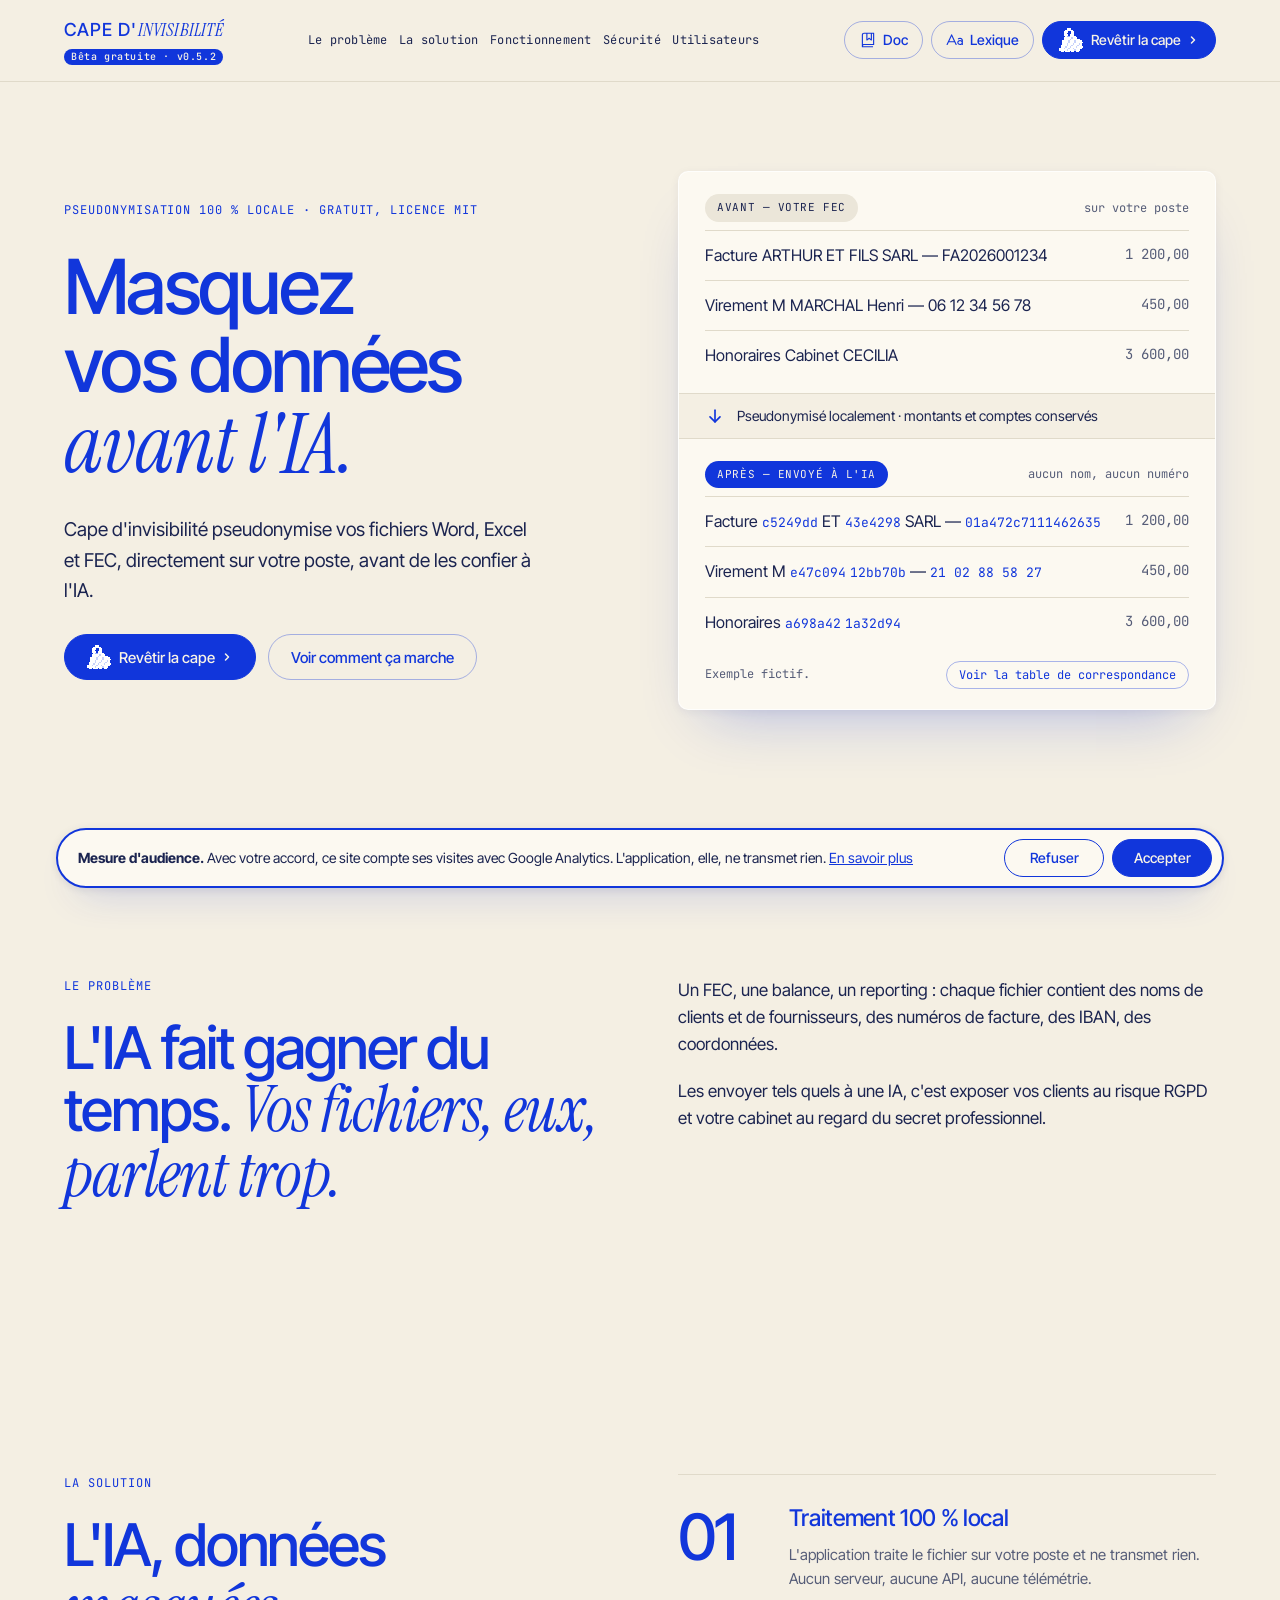
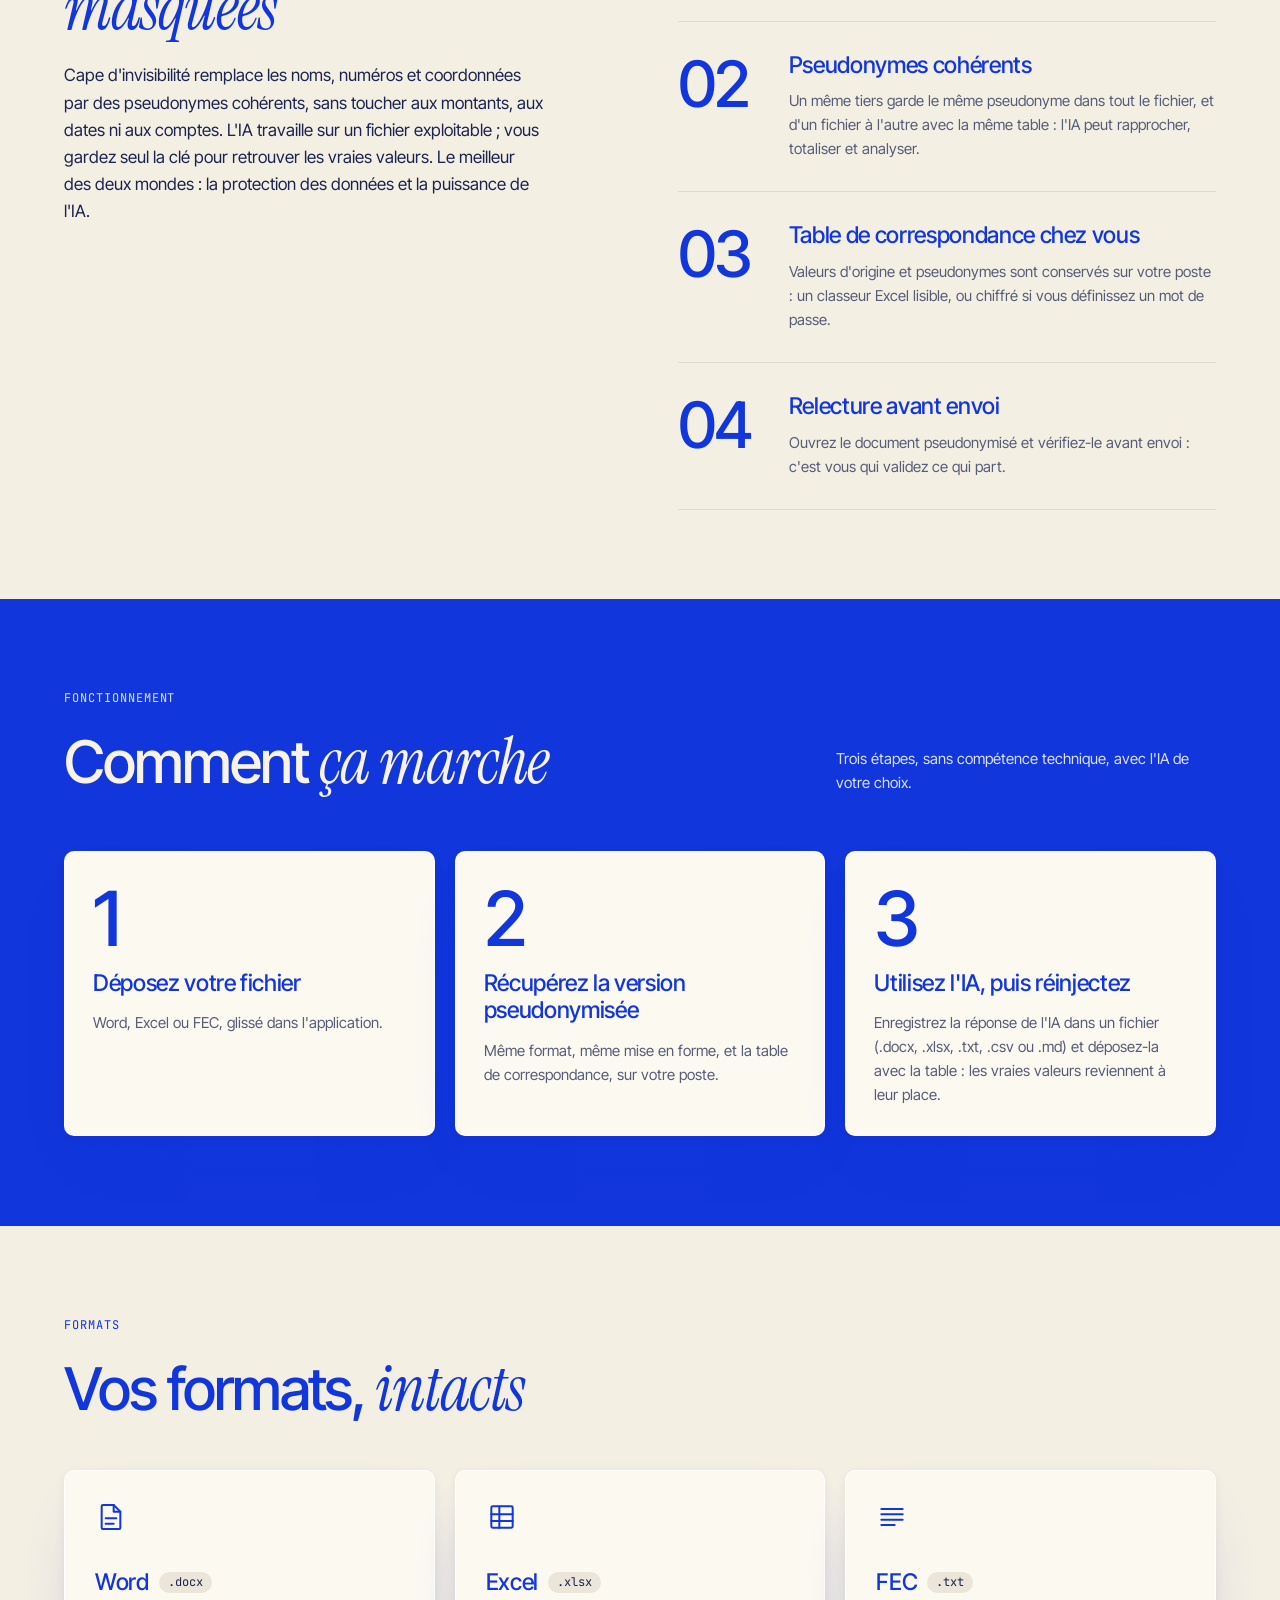
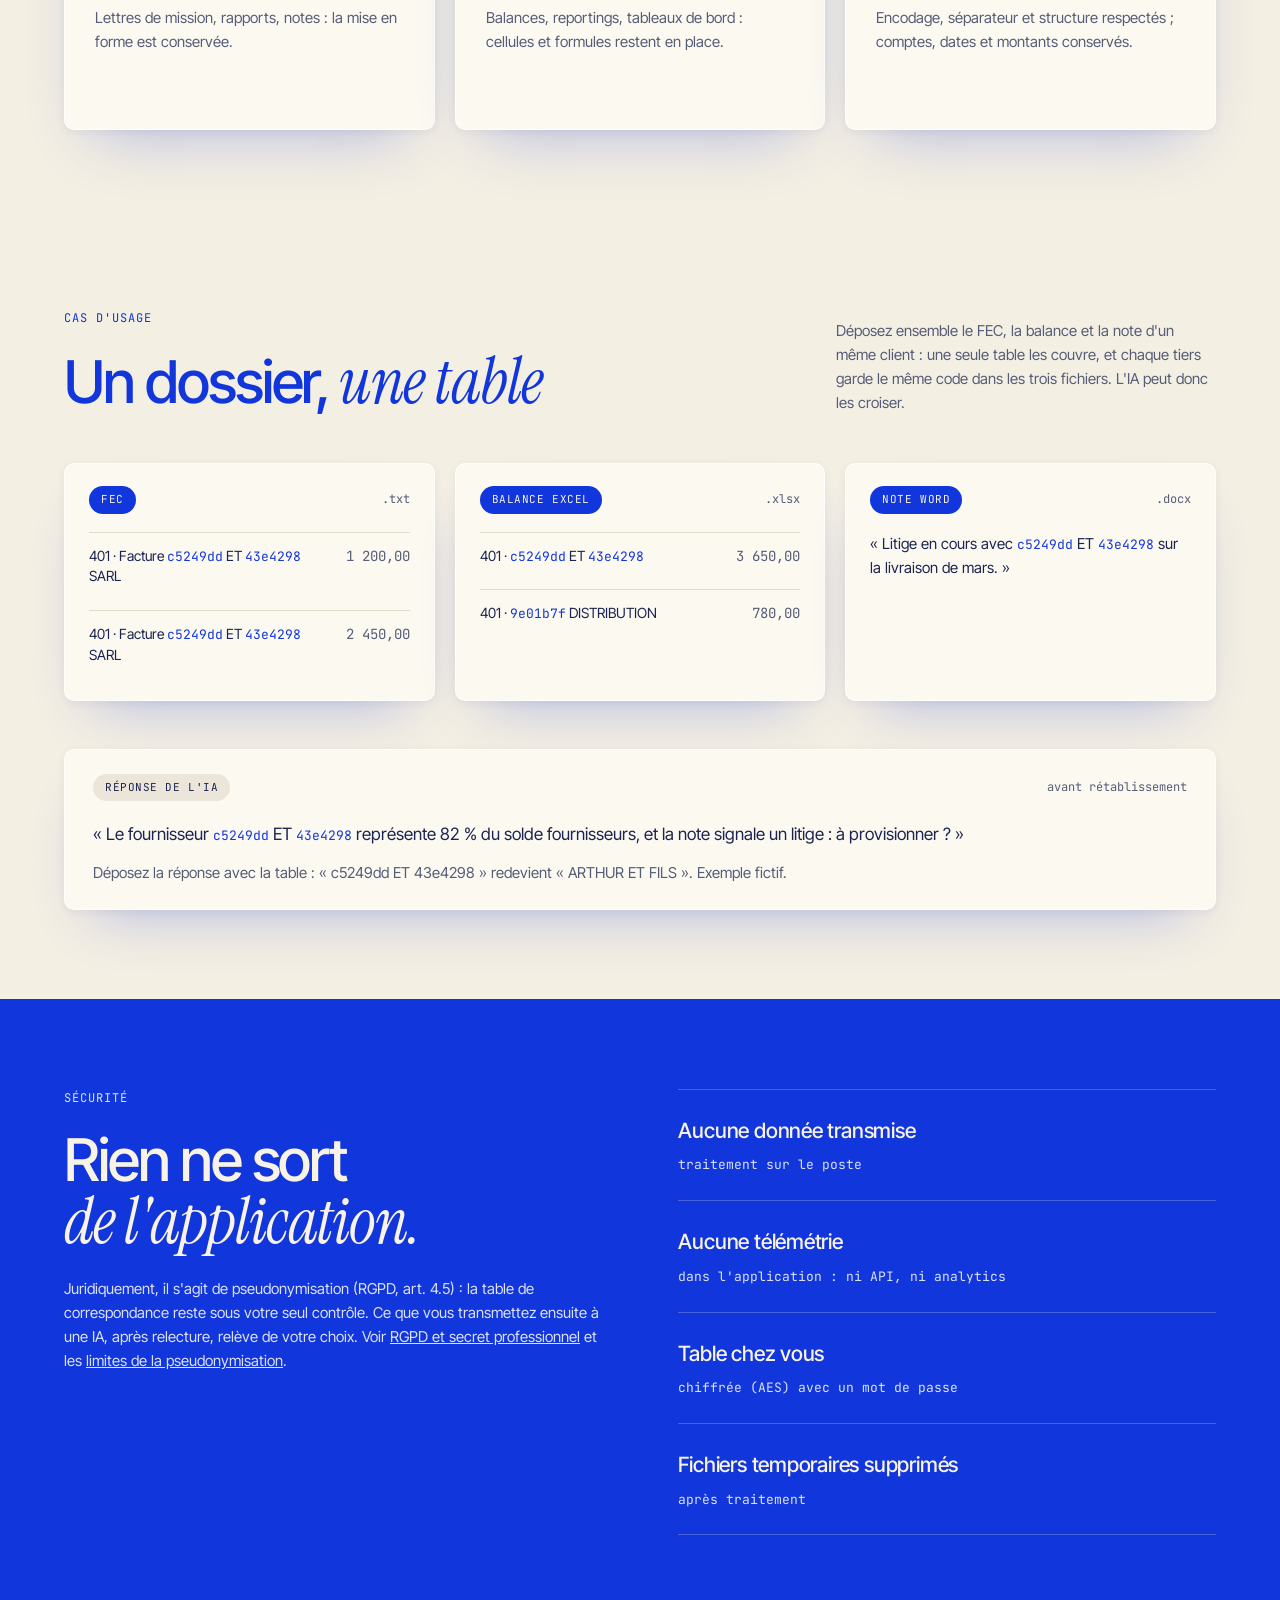
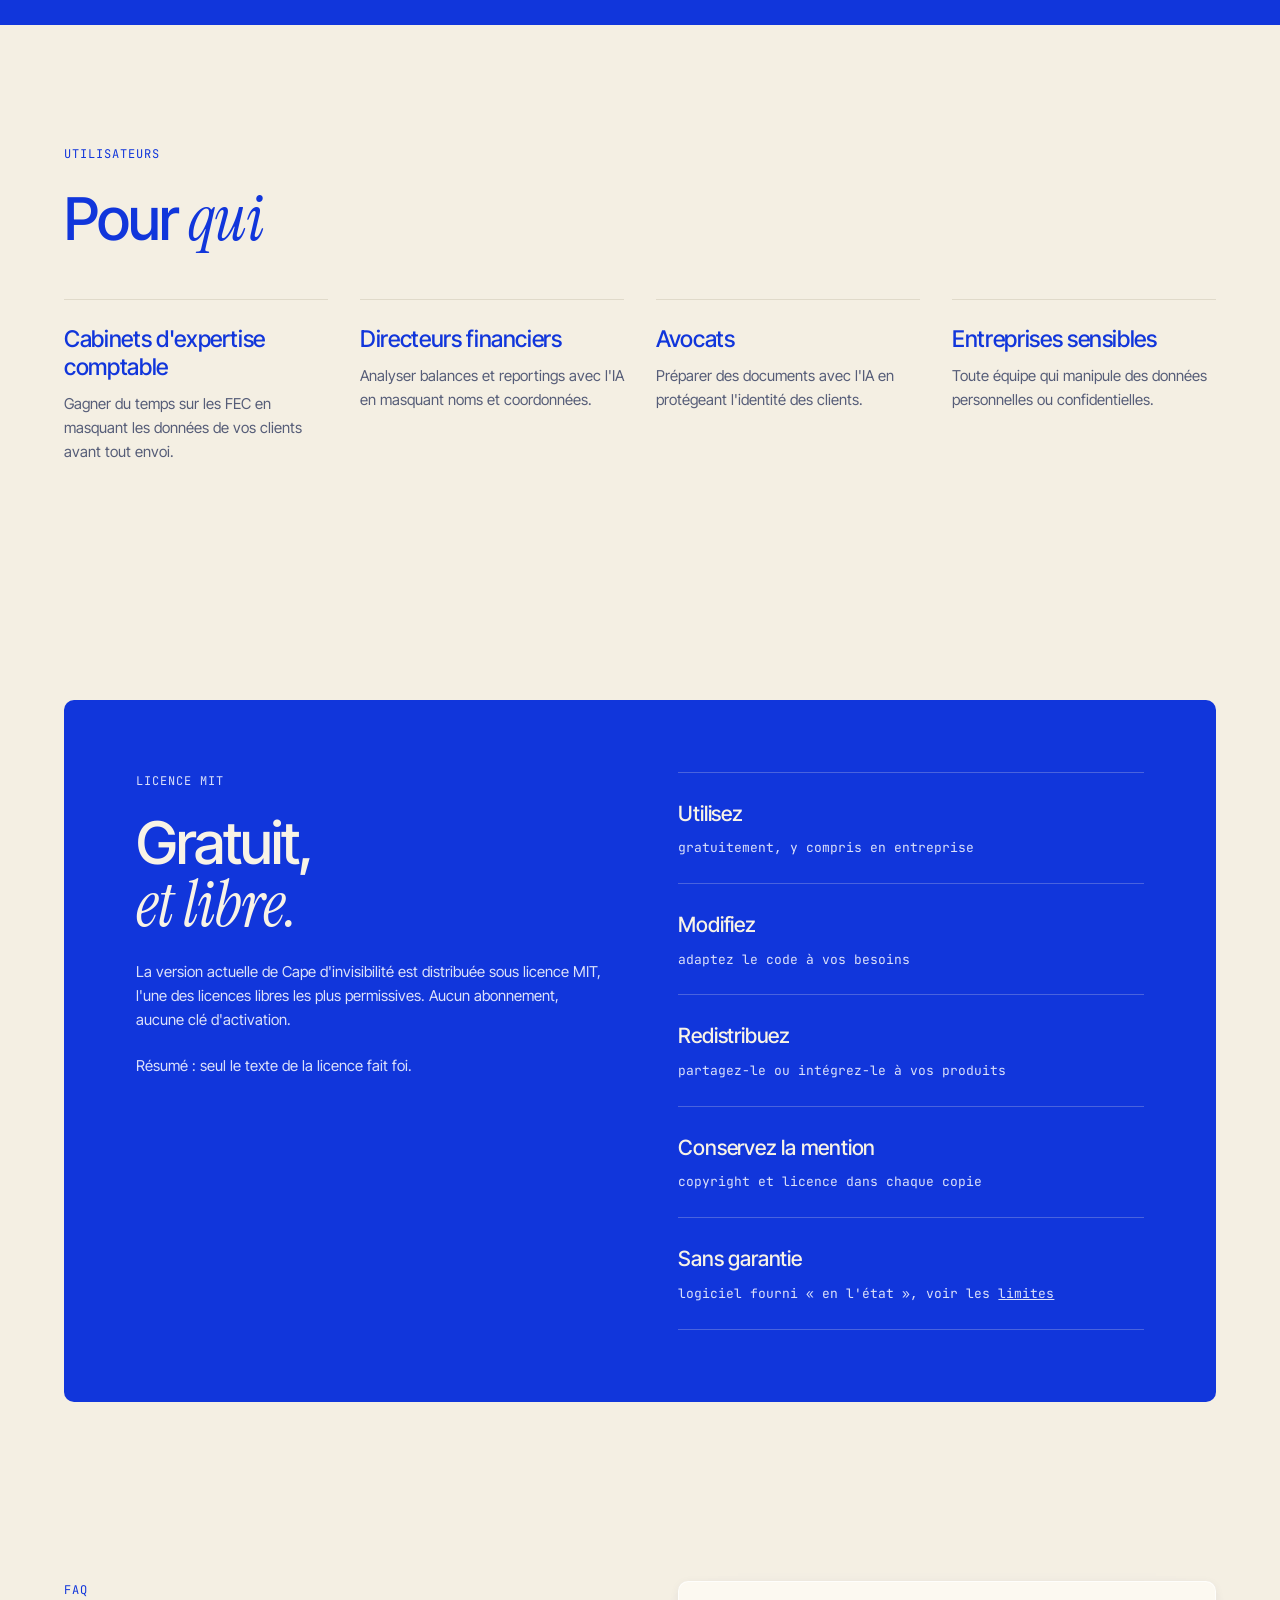
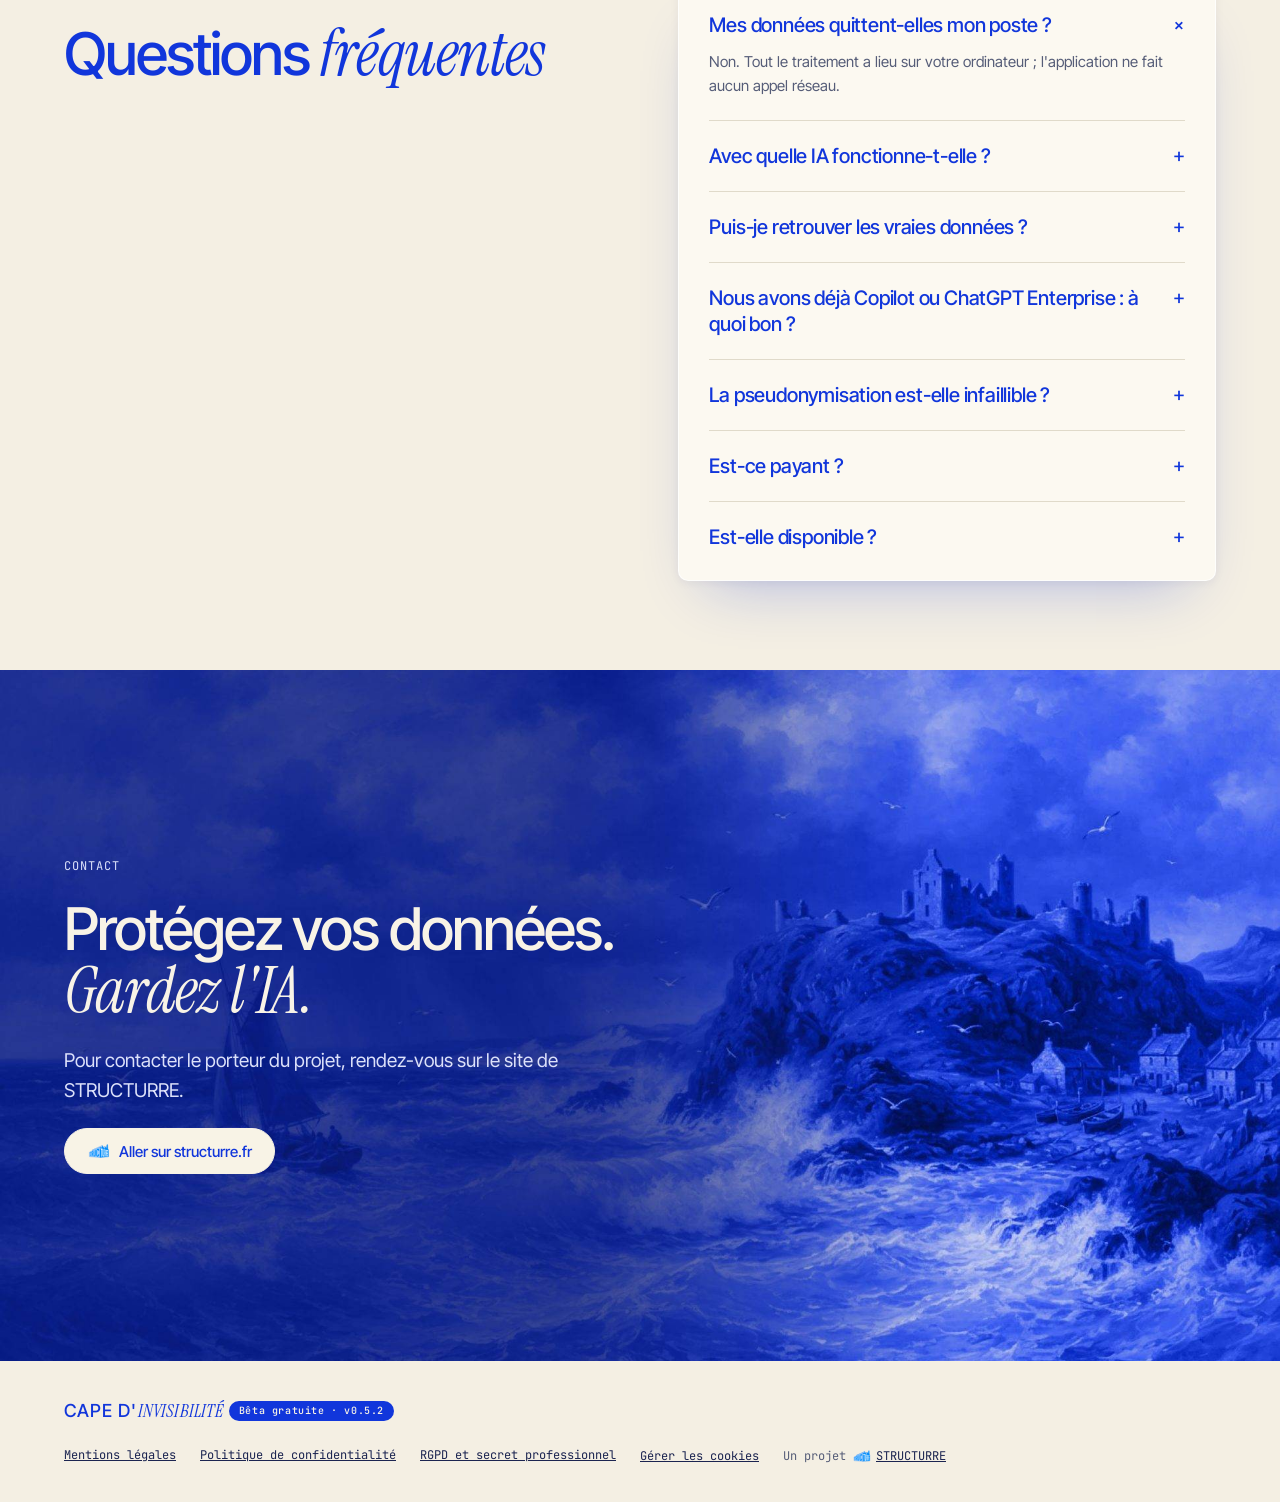
==== index.html @ 43579e01 "En-tête : bouton « Doc » au lieu de « Documentation » Co-Authored-By: Claude Opus 5.5 <noreply@anthr" ====
<!doctype html>
<html lang="fr">
<head>
<meta charset="utf-8">
<meta name="viewport" content="width=device-width, initial-scale=1">
<title>Cape d'invisibilité — Masquez vos données avant de les confier à l'IA</title>
<meta name="description" content="Cape d'invisibilité pseudonymise vos fichiers Word, Excel et FEC, directement sur votre poste, avant de les confier à l'IA.">
<meta property="og:type" content="website">
<meta property="og:site_name" content="Cape d'invisibilité">
<meta property="og:locale" content="fr_FR">
<meta property="og:title" content="Cape d'invisibilité — Masquez vos données avant de les confier à l'IA">
<meta property="og:description" content="Cape d'invisibilité pseudonymise vos fichiers Word, Excel et FEC, directement sur votre poste, avant de les confier à l'IA.">
<meta property="og:url" content="https://www.capedinvisibilite.fr/">
<meta property="og:image" content="https://www.capedinvisibilite.fr/assets/og-image.jpg">
<meta property="og:image:type" content="image/jpeg">
<meta property="og:image:width" content="1200">
<meta property="og:image:height" content="630">
<meta property="og:image:alt" content="Protégez vos données. Gardez l'IA. Cape d'invisibilité, sur une mer agitée devant un château en ruine.">
<meta name="twitter:card" content="summary_large_image">
<meta name="twitter:title" content="Cape d'invisibilité — Masquez vos données avant de les confier à l'IA">
<meta name="twitter:description" content="Cape d'invisibilité pseudonymise vos fichiers Word, Excel et FEC, directement sur votre poste, avant de les confier à l'IA.">
<meta name="twitter:image" content="https://www.capedinvisibilite.fr/assets/og-image.jpg">
<meta name="twitter:image:alt" content="Protégez vos données. Gardez l'IA. Cape d'invisibilité, sur une mer agitée devant un château en ruine.">
<link rel="icon" href="favicon.ico" sizes="any">
<link rel="icon" type="image/png" sizes="32x32" href="assets/favicon-32.png">
<link rel="apple-touch-icon" href="assets/apple-touch-icon.png">
<link rel="preconnect" href="https://fonts.googleapis.com">
<link rel="preconnect" href="https://fonts.gstatic.com" crossorigin>
<link rel="stylesheet" href="https://fonts.googleapis.com/css2?family=Inter+Tight:wght@400;500;600&amp;family=Instrument+Serif:ital@1&amp;family=JetBrains+Mono:wght@400;500&amp;display=swap">
<style>
:root {
  --cream: #F4EFE3;
  --paper: #FCF9F1;
  --blue: #1136DB;
  --ink: #1B2450;
  --muted: #565D78;
  --line: #E0DACA;
  --chip: #EBE6D9;
  --on-blue: #F8F3E6;
  --on-blue-muted: #DCE1FA;
  --line-blue: rgba(248, 243, 230, .24);
  --sans: 'Inter Tight', system-ui, sans-serif;
  --serif: 'Instrument Serif', Georgia, serif;
  --mono: 'JetBrains Mono', ui-monospace, Menlo, Consolas, monospace;
  --section: clamp(72px, 10vw, 128px);
}

* { box-sizing: border-box; }
html { scroll-behavior: smooth; scroll-padding-top: 88px; }
@media (prefers-reduced-motion: reduce) { html { scroll-behavior: auto; } }

body {
  margin: 0;
  background: var(--cream);
  color: var(--ink);
  font-family: var(--sans);
  font-size: 17px;
  line-height: 1.6;
  -webkit-font-smoothing: antialiased;
}

a { color: var(--blue); }
a:focus-visible, button:focus-visible, input:focus-visible, textarea:focus-visible, summary:focus-visible {
  outline: 2px solid currentColor;
  outline-offset: 3px;
}

h1, h2, h3, p, ol, ul, figure { margin: 0; }
ol, ul { list-style: none; padding: 0; }

h1, h2 {
  color: var(--blue);
  font-weight: 500;
  letter-spacing: -.035em;
  line-height: 1.02;
}
h1 { font-size: clamp(46px, 6vw, 76px); }
h2 { font-size: clamp(38px, 4.6vw, 60px); }
h1 em, h2 em {
  font-family: var(--serif);
  font-size: 1.08em;
  font-style: italic;
  font-weight: 400;
  letter-spacing: -.015em;
}
h3 { font-size: 23px; font-weight: 500; letter-spacing: -.015em; line-height: 1.2; }

.wrap { max-width: 1200px; margin: 0 auto; padding: 0 24px; }
.section { display: flex; flex-direction: column; justify-content: center; padding-block: clamp(56px, 7vw, 96px); }
/* Grand écran : environ 1,5 section visible à la fois */
@media (min-width: 768px) { .section { min-height: 65svh; } }
.section > .wrap { width: 100%; }
.split {
  display: grid;
  grid-template-columns: repeat(auto-fit, minmax(min(100%, 420px), 1fr));
  gap: clamp(40px, 6vw, 88px);
}

.eyebrow, .label, .mono {
  font-family: var(--mono);
  font-size: 12px;
  font-weight: 400;
  letter-spacing: .08em;
  text-transform: uppercase;
}
.eyebrow { color: var(--blue); }
.section-title { display: flex; flex-direction: column; gap: 22px; }
.lead { color: var(--ink); }
.small { font-size: 15px; color: var(--muted); }

.btn {
  display: inline-flex;
  align-items: center;
  min-height: 46px;
  padding: 0 22px;
  border: 1px solid var(--blue);
  border-radius: 9999px;
  background: var(--blue);
  color: var(--on-blue);
  font: 500 15px/1 var(--sans);
  text-decoration: none;
  cursor: pointer;
}
.btn:hover { background: #0D2BB5; border-color: #0D2BB5; }
.btn-icon { flex: none; margin-right: 8px; image-rendering: pixelated; }
.chevron { flex: none; margin-left: 6px; }
.btn.ghost { background: transparent; color: var(--blue); border-color: rgba(17, 54, 219, .35); }
.btn.ghost:hover { background: rgba(17, 54, 219, .08); border-color: var(--blue); }

.header-cta { min-height: 38px; padding: 0 16px; font-size: 14px; }

/* En-tête */
.site-header {
  position: sticky;
  top: 0;
  z-index: 100;
  border-bottom: 1px solid var(--line);
  background: var(--cream);
}
.site-header .wrap {
  display: flex;
  flex-wrap: nowrap;
  align-items: center;
  justify-content: space-between;
  gap: 14px 10px;
  padding-block: 16px;
}
.logo {
  color: var(--blue);
  font-size: 18px;
  font-weight: 500;
  letter-spacing: .06em;
  text-decoration: none;
}
.logo span { font-family: var(--serif); font-style: italic; font-weight: 400; letter-spacing: .01em; }
.beta {
  display: inline-block;
  margin-left: 6px;
  padding: 5px 10px 5px;
  border-radius: 9999px;
  background: var(--blue);
  color: var(--on-blue);
  font: 500 10px/1 var(--mono);
  letter-spacing: .06em;
  vertical-align: 3px;
}
/* Bureau : logo, menu et bouton sur une ligne ; si la place manque, le menu défile */
.site-header .logo, .header-cta { flex: none; white-space: nowrap; }
.site-nav { display: flex; flex: 0 1 auto; flex-wrap: nowrap; gap: 6px clamp(10px, .9vw, 16px); min-width: 0; overflow-x: auto; scrollbar-width: none; }
.site-nav::-webkit-scrollbar { display: none; }
.site-nav a { flex: none; white-space: nowrap; }
.site-nav a {
  padding: 6px 0;
  color: var(--ink);
  font-family: var(--mono);
  font-size: 12px;
  letter-spacing: .02em;
  text-decoration: none;
}
.site-nav a:hover { color: var(--blue); }
/* Petit mobile : logo et trois boutons sur une seule ligne */
@media (max-width: 420px) {
  .site-header .header-actions { gap: 4px; }
  .header-actions .header-doc { padding: 0 8px; }
  .header-actions .header-cta { padding: 0 12px; }
  .header-actions .header-cta .btn-icon, .header-actions .header-cta .chevron { display: none; }
}
/* Badge « Bêta gratuite » sous le logo, pour laisser la place au menu */
.site-header .beta { display: table; margin: 4px 0 0; padding: 3px 7px; }
/* Bouton Documentation, à côté de « Revêtir la cape » */
.header-actions { display: flex; flex: none; align-items: center; gap: 8px; }
.header-doc { min-height: 38px; padding: 0 14px; font-size: 14px; white-space: nowrap; }
/* Écran moyen : icône seule, pour que le menu tienne sur la ligne */
@media (max-width: 1240px) {
  .header-doc { padding: 0 10px; }
  .header-doc .btn-icon { margin-right: 0; }
  .header-doc .header-doc-texte { position: absolute; width: 1px; height: 1px; overflow: hidden; clip-path: inset(50%); white-space: nowrap; }
}
.header-doc .btn-icon { margin-right: 6px; image-rendering: auto; }
.header-doc[aria-current="page"] { background: rgba(17, 54, 219, .1); border-color: var(--blue); }

@media (max-width: 760px) {
  html { scroll-padding-top: 104px; }
  .site-header .wrap { flex-wrap: wrap; padding-block: 10px; gap: 4px; }
  .logo { font-size: 15px; }
  .beta { margin-left: 3px; padding: 2px 4px; font-size: 9px; vertical-align: 2px; }
  .site-header .beta { display: table; margin: 3px 0 0; letter-spacing: 0; }
  .site-nav { order: 3; flex-wrap: nowrap; width: 100%; overflow-x: auto; scrollbar-width: none; }
  .header-cta { min-height: 36px; padding: 0 10px; font-size: 13px; }
  .header-cta .btn-icon { width: 16px; height: 16px; margin-right: 4px; }
  .header-doc { min-height: 36px; padding: 0 10px; }
  .header-doc .btn-icon { margin-right: 0; width: 16px; height: 16px; }
  .header-doc .header-doc-texte { position: absolute; width: 1px; height: 1px; overflow: hidden; clip-path: inset(50%); white-space: nowrap; }
  .site-nav::-webkit-scrollbar { display: none; }
  .site-nav a { flex: none; }
}

/* Accroche */
.hero { align-items: center; }
.hero-text { display: flex; flex-direction: column; align-items: flex-start; gap: 28px; }
.hero-text .lead { max-width: 480px; font-size: 19px; }
.actions { display: flex; flex-wrap: wrap; gap: 12px; }

/* Panneaux */
.panel {
  border: 1px solid rgba(255, 255, 255, .8);
  border-radius: 10px;
  background: var(--paper);
  box-shadow: 0 30px 60px -30px rgba(17, 54, 219, .32), 0 2px 10px rgba(27, 36, 80, .06);
}
.compare { min-width: 0; overflow: hidden; }
.compare-block { padding: 22px 26px 12px; }
.compare-head {
  display: flex;
  flex-wrap: wrap;
  align-items: center;
  justify-content: space-between;
  gap: 8px 16px;
  margin-bottom: 8px;
}
.pill {
  display: inline-flex;
  padding: 5px 12px;
  border-radius: 9999px;
  background: var(--chip);
  color: var(--ink);
  font-family: var(--mono);
  font-size: 11px;
  letter-spacing: .05em;
  text-transform: uppercase;
}
.pill.on { background: var(--blue); color: var(--on-blue); }
.note { color: var(--muted); font-family: var(--mono); font-size: 12px; }
.row {
  display: flex;
  justify-content: space-between;
  gap: 16px;
  padding: 13px 0;
  border-top: 1px solid var(--line);
  font-size: 16px;
  line-height: 1.45;
}
.row > span:first-child { min-width: 0; overflow-wrap: anywhere; }
.amount { flex: none; color: var(--muted); font-family: var(--mono); font-size: 14px; }
/* Codes envoyés à l'IA : même format que dans la table de correspondance */
.hl { color: var(--blue); font-family: var(--mono); font-size: 13px; }
.compare-step {
  display: flex;
  align-items: center;
  gap: 12px;
  padding: 12px 26px;
  border-block: 1px solid var(--line);
  background: var(--cream);
  color: var(--ink);
  font-size: 14px;
  line-height: 1.4;
}
.compare-step svg { flex: none; color: var(--blue); }
.compare figcaption { display: flex; flex-wrap: wrap; align-items: center; justify-content: space-between; gap: 8px 16px; padding: 2px 26px 20px; color: var(--muted); font-family: var(--mono); font-size: 12px; }

/* Table de correspondance de l'exemple : au survol, au focus clavier ou au toucher du bouton */
.compare { position: relative; }
.peek-btn {
  padding: 6px 12px;
  border: 1px solid rgba(17, 54, 219, .35);
  border-radius: 9999px;
  background: transparent;
  color: var(--blue);
  font: 400 12px/1.2 var(--mono);
  cursor: pointer;
}
.peek-btn:hover, .peek-btn[aria-expanded="true"] { border-color: var(--blue); background: rgba(17, 54, 219, .08); }
.peek-panel {
  position: absolute;
  inset: 0 0 56px 0;
  z-index: 2;
  overflow: auto;
  padding: 20px 24px 16px;
  border: 2px solid var(--blue);
  border-radius: 10px;
  background: var(--paper);
  opacity: 0;
  visibility: hidden;
  transform: translateY(8px);
  transition: opacity .2s ease, transform .2s ease, visibility .2s;
}
.compare[data-table="ouverte"] .peek-panel {
  opacity: 1;
  visibility: visible;
  transform: none;
}
.peek-table { width: 100%; margin: 4px 0 12px; border-collapse: collapse; font-family: var(--mono); font-size: 13px; }
.peek-table th, .peek-table td { padding: 7px 0; border-top: 1px solid var(--line); text-align: left; }
.peek-table th { padding-top: 4px; border-top: 0; color: var(--muted); font-size: 11px; font-weight: 400; letter-spacing: .05em; text-transform: uppercase; }
.peek-table td { color: var(--ink); }
.peek-table th + th, .peek-table td + td { text-align: right; }
.peek-table td + td { color: var(--blue); }
.peek-panel > .note { line-height: 1.5; }
@media (prefers-reduced-motion: reduce) { .peek-panel { transition: none; transform: none; } }

/* Le problème */
.problem-text { display: flex; flex-direction: column; gap: 20px; }
.problem-title { display: flex; flex-direction: column; gap: 22px; }

/* La solution */
.solution-side { display: flex; flex-direction: column; gap: 36px; }
.solution-intro { display: flex; flex-direction: column; gap: 22px; max-width: 480px; }
.steps li {
  display: grid;
  grid-template-columns: clamp(72px, 8vw, 104px) minmax(0, 1fr);
  gap: 8px;
  padding: 30px 0;
  border-bottom: 1px solid var(--line);
}
.steps li:first-child { border-top: 1px solid var(--line); }
.steps .num { color: var(--blue); font-size: clamp(44px, 5vw, 64px); font-weight: 500; letter-spacing: -.05em; line-height: 1; }
.steps div { display: flex; flex-direction: column; gap: 10px; }
.steps h3 { color: var(--blue); }

/* Sections bleues */
.blue { background: var(--blue); color: var(--on-blue); }
.blue a { color: inherit; }
.blue h2 { color: var(--on-blue); }
.blue .small { color: var(--on-blue-muted); }
.blue .panel .small { color: var(--muted); }
.blue .eyebrow { color: var(--on-blue-muted); }

/* Comment ça marche */
.how { display: flex; flex-direction: column; gap: 56px; }
.how-head { display: flex; flex-wrap: wrap; justify-content: space-between; align-items: flex-end; gap: 24px; }
.how-head p { max-width: 380px; }
.cards { display: grid; grid-template-columns: repeat(auto-fit, minmax(min(100%, 290px), 1fr)); gap: 20px; }
.how-card { display: flex; flex-direction: column; gap: 14px; padding: 28px; color: var(--ink); }
.how-card .big { color: var(--blue); font-size: 76px; font-weight: 500; letter-spacing: -.05em; line-height: 1; }
.how-card h3 { color: var(--blue); }

/* Formats */
.stack { display: flex; flex-direction: column; gap: 48px; }
.format { display: flex; flex-direction: column; gap: 36px; min-height: 260px; padding: 30px; }
.format svg { color: var(--blue); }
.format div { display: flex; flex-direction: column; gap: 10px; }
.format h3 { display: flex; align-items: center; gap: 10px; color: var(--blue); }
.ext { padding: 3px 9px; border-radius: 9999px; background: var(--chip); color: var(--ink); font-family: var(--mono); font-size: 12px; font-weight: 400; letter-spacing: 0; }

/* Sécurité */
.security-intro { display: flex; flex-direction: column; gap: 22px; }
.checks li {
  display: flex;
  flex-direction: column;
  align-items: flex-start;
  gap: 8px;
  padding: 24px 0;
  border-bottom: 1px solid var(--line-blue);
}
.checks li:first-child { border-top: 1px solid var(--line-blue); }
.checks .title { font-size: 21px; font-weight: 500; letter-spacing: -.01em; }
.checks .detail { color: var(--on-blue-muted); font-family: var(--mono); font-size: 13px; }

/* Pour qui */
.audience { display: grid; grid-template-columns: repeat(auto-fit, minmax(min(100%, 250px), 1fr)); column-gap: 32px; }
.audience div { display: flex; flex-direction: column; gap: 10px; padding: 26px 0; border-top: 1px solid var(--line); }
.audience h3 { color: var(--blue); }

/* Licence */
.license { padding: clamp(28px, 6vw, 72px); border-radius: 10px; }

/* FAQ */
.faq-list { padding: 8px 30px; }
.faq-list details { padding: 22px 0; border-bottom: 1px solid var(--line); }
.faq-list details:last-child { border-bottom: 0; }
summary {
  display: flex;
  justify-content: space-between;
  gap: 16px;
  color: var(--blue);
  font-size: 20px;
  font-weight: 500;
  letter-spacing: -.01em;
  line-height: 1.3;
  list-style: none;
  cursor: pointer;
}
summary::-webkit-details-marker { display: none; }
summary span { flex: none; font-family: var(--mono); font-weight: 400; transition: transform .15s; }
details[open] summary span { transform: rotate(45deg); }
.faq-list p { margin-top: 12px; }

/* Contact */
.contact-text { display: flex; flex-direction: column; align-items: flex-start; gap: 22px; }
.contact-text p:not(.eyebrow) { max-width: 520px; color: var(--on-blue-muted); font-size: 19px; }
.btn.light { background: var(--on-blue); border-color: var(--on-blue); color: var(--blue); }
.btn.light:hover { background: #FFFFFF; border-color: #FFFFFF; }

#contact {
  display: flex;
  align-items: center;
  min-height: clamp(560px, 54vw, 860px);
  background: var(--blue) url("assets/fond-contact.jpg") center / cover no-repeat;
}
#contact .wrap { width: 100%; }
#contact h2 { max-width: 620px; }
@media (max-width: 760px) {
  #contact {
    background-image: linear-gradient(rgba(10, 26, 120, .45), rgba(10, 26, 120, .45)), url("assets/fond-contact.jpg");
    background-position: 30% center;
  }
}

/* Un dossier, une table */
.use-card { display: flex; flex-direction: column; gap: 10px; padding: 22px 24px; color: var(--ink); }
.use-card .row { font-size: 14px; }
.use-text { color: var(--ink); }
.use-answer { display: flex; flex-direction: column; gap: 12px; padding: 24px 28px; color: var(--ink); }

/* Pied de page */
.site-footer .wrap { display: flex; flex-wrap: wrap; justify-content: space-between; align-items: center; gap: 20px 24px; padding-block: 36px; }
.legal { display: flex; flex-wrap: wrap; gap: 8px 24px; font-family: var(--mono); font-size: 12px; color: var(--muted); }
.legal a { color: var(--ink); }
.legal .projet { display: inline-flex; align-items: center; gap: 6px; }
.legal .projet a { display: inline-flex; align-items: center; gap: 4px; }
</style>
<link rel="stylesheet" href="assets/consentement.css">
<script src="assets/consentement.js" defer></script>
</head>
<body>

<!-- En-tête -->
<header class="site-header">
<div class="wrap">
<a class="logo" href="#accueil">CAPE D'<span>INVISIBILITÉ</span><sup class="beta">Bêta gratuite · v0.5.2</sup></a>
<nav class="site-nav" aria-label="Navigation principale">
<a href="#probleme">Le problème</a>
<a href="#solution">La solution</a>
<a href="#fonctionnement">Fonctionnement</a>
<a href="#securite">Sécurité</a>
<a href="#utilisateurs">Utilisateurs</a>
</nav>
<div class="header-actions">
<a class="btn ghost header-doc" href="documentation.html" title="Documentation"><svg class="btn-icon" width="18" height="18" viewBox="0 0 32 32" fill="currentColor" aria-hidden="true"><path d="M26 3H9C7.93913 3 6.92172 3.42143 6.17157 4.17157C5.42143 4.92172 5 5.93913 5 7V28C5 28.2652 5.10536 28.5196 5.29289 28.7071C5.48043 28.8946 5.73478 29 6 29H24C24.2652 29 24.5196 28.8946 24.7071 28.7071C24.8946 28.5196 25 28.2652 25 28C25 27.7348 24.8946 27.4804 24.7071 27.2929C24.5196 27.1054 24.2652 27 24 27H7C7 26.4696 7.21071 25.9609 7.58579 25.5858C7.96086 25.2107 8.46957 25 9 25H26C26.2652 25 26.5196 24.8946 26.7071 24.7071C26.8946 24.5196 27 24.2652 27 24V4C27 3.73478 26.8946 3.48043 26.7071 3.29289C26.5196 3.10536 26.2652 3 26 3ZM15 5H21V14L18.5987 12.2C18.4257 12.0702 18.2151 12 17.9988 12C17.7824 12 17.5718 12.0702 17.3988 12.2L15 14V5ZM25 23H9C8.29768 22.999 7.60763 23.1841 7 23.5362V7C7 6.46957 7.21071 5.96086 7.58579 5.58579C7.96086 5.21071 8.46957 5 9 5H13V16C13 16.1857 13.0517 16.3678 13.1493 16.5257C13.247 16.6837 13.3867 16.8114 13.5528 16.8944C13.7189 16.9775 13.9048 17.0126 14.0898 16.996C14.2748 16.9793 14.4514 16.9114 14.6 16.8L18 14.25L21.4013 16.8C21.574 16.9296 21.7841 16.9997 22 17C22.2652 17 22.5196 16.8946 22.7071 16.7071C22.8946 16.5196 23 16.2652 23 16V5H25V23Z"></path></svg><span class="header-doc-texte">Doc</span></a>
<a class="btn ghost header-doc" href="lexique.html" title="Lexique"><svg class="btn-icon" width="18" height="18" viewBox="0 0 32 32" fill="currentColor" aria-hidden="true"><path d="M10.9051 6.57373C10.8243 6.40194 10.6963 6.25668 10.5361 6.15493C10.3758 6.05318 10.1899 5.99915 10.0001 5.99915C9.81026 5.99915 9.62435 6.05318 9.46409 6.15493C9.30383 6.25668 9.17585 6.40194 9.09509 6.57373L1.09509 23.5737C1.0392 23.6926 1.00726 23.8213 1.0011 23.9525C0.994942 24.0837 1.01468 24.2148 1.0592 24.3383C1.1491 24.5879 1.33444 24.7915 1.57447 24.9044C1.81449 25.0172 2.08952 25.0302 2.33906 24.9403C2.5886 24.8504 2.79221 24.665 2.90509 24.425L4.98759 20H15.0126L17.0951 24.425C17.151 24.5438 17.2297 24.6505 17.3269 24.7389C17.424 24.8273 17.5376 24.8957 17.6611 24.9403C17.7847 24.9848 17.9158 25.0045 18.047 24.9983C18.1782 24.9922 18.3069 24.9603 18.4257 24.9044C18.5446 24.8485 18.6512 24.7697 18.7396 24.6726C18.8281 24.5755 18.8965 24.4619 18.941 24.3383C18.9855 24.2148 19.0052 24.0837 18.9991 23.9525C18.9929 23.8213 18.961 23.6926 18.9051 23.5737L10.9051 6.57373ZM5.92884 18L10.0001 9.34873L14.0713 18H5.92884ZM25.0001 12C23.4051 12 22.1588 12.4337 21.2963 13.29C21.1158 13.4782 21.0159 13.7296 21.018 13.9904C21.0202 14.2513 21.1241 14.5009 21.3078 14.6862C21.4914 14.8715 21.7402 14.9776 22.001 14.9821C22.2618 14.9865 22.514 14.8889 22.7038 14.71C23.1788 14.2387 23.9538 14 25.0001 14C26.6538 14 28.0001 15.125 28.0001 16.5V16.9025C27.1127 16.3088 26.0678 15.9944 25.0001 16C22.2426 16 20.0001 18.0187 20.0001 20.5C20.0001 22.9812 22.2426 25 25.0001 25C26.0682 25.0047 27.1132 24.689 28.0001 24.0937C28.0125 24.359 28.1298 24.6084 28.3261 24.7871C28.5225 24.9659 28.7817 25.0593 29.047 25.0469C29.3122 25.0344 29.5616 24.9171 29.7403 24.7208C29.9191 24.5245 30.0125 24.2652 30.0001 24V16.5C30.0001 14.0187 27.7576 12 25.0001 12ZM25.0001 23C23.3463 23 22.0001 21.875 22.0001 20.5C22.0001 19.125 23.3463 18 25.0001 18C26.6538 18 28.0001 19.125 28.0001 20.5C28.0001 21.875 26.6538 23 25.0001 23Z"></path></svg><span class="header-doc-texte">Lexique</span></a>
<a class="btn header-cta" href="installation.html"><img class="btn-icon" src="assets/cape.png" alt="" width="24" height="24">Revêtir la cape<svg class="chevron" width="12" height="12" viewBox="0 0 24 24" fill="none" stroke="currentColor" stroke-width="3" stroke-linecap="round" stroke-linejoin="round" aria-hidden="true"><path d="M9 6l6 6-6 6"></path></svg></a>
</div>
</div>
</header>

<!-- Accroche -->
<section id="accueil" class="section">
<div class="wrap split hero">
<div class="hero-text">
<p class="eyebrow">Pseudonymisation 100 % locale · Gratuit, licence MIT</p>
<h1>Masquez<br>vos données<br><em>avant l'IA.</em></h1>
<p class="lead">Cape d'invisibilité pseudonymise vos fichiers Word, Excel et FEC, directement sur votre poste, avant de les confier à l'IA.</p>
<div class="actions">
<a class="btn" href="installation.html"><img class="btn-icon" src="assets/cape.png" alt="" width="24" height="24">Revêtir la cape<svg class="chevron" width="12" height="12" viewBox="0 0 24 24" fill="none" stroke="currentColor" stroke-width="3" stroke-linecap="round" stroke-linejoin="round" aria-hidden="true"><path d="M9 6l6 6-6 6"></path></svg></a>
<a class="btn ghost" href="#fonctionnement">Voir comment ça marche</a>
</div>
</div>
<figure class="panel compare">
<div class="compare-block">
<div class="compare-head">
<span class="pill">Avant — votre FEC</span>
<span class="note">sur votre poste</span>
</div>
<div class="row"><span>Facture ARTHUR ET FILS SARL — FA2026001234</span><span class="amount">1 200,00</span></div>
<div class="row"><span>Virement M MARCHAL Henri — 06 12 34 56 78</span><span class="amount">450,00</span></div>
<div class="row"><span>Honoraires Cabinet CECILIA</span><span class="amount">3 600,00</span></div>
</div>
<div class="compare-step">
<svg width="20" height="20" viewBox="0 0 24 24" fill="none" stroke="currentColor" stroke-width="2" stroke-linecap="round" stroke-linejoin="round" aria-hidden="true"><path d="M12 5v14"></path><path d="M6 13l6 6 6-6"></path></svg>
<span>Pseudonymisé localement · montants et comptes conservés</span>
</div>
<div class="compare-block">
<div class="compare-head">
<span class="pill on">Après — envoyé à l'IA</span>
<span class="note">aucun nom, aucun numéro</span>
</div>
<div class="row"><span>Facture <span class="hl">c5249dd</span> ET <span class="hl">43e4298</span> SARL — <span class="hl">01a472c7111462635</span></span><span class="amount">1 200,00</span></div>
<div class="row"><span>Virement M <span class="hl">e47c094</span> <span class="hl">12bb70b</span> — <span class="hl">21 02 88 58 27</span></span><span class="amount">450,00</span></div>
<div class="row"><span>Honoraires <span class="hl">a698a42</span> <span class="hl">1a32d94</span></span><span class="amount">3 600,00</span></div>
</div>
<div class="peek-panel" id="table-exemple" role="region" aria-label="Table de correspondance de l'exemple">
<div class="compare-head">
<span class="pill on">Table de correspondance</span>
<span class="note">reste sur votre poste</span>
</div>
<table class="peek-table">
<thead><tr><th scope="col">Valeur d'origine</th><th scope="col">Code envoyé à l'IA</th></tr></thead>
<tbody>
<tr><td>ARTHUR</td><td>c5249dd</td></tr>
<tr><td>FILS</td><td>43e4298</td></tr>
<tr><td>FA</td><td>01a472c</td></tr>
<tr><td>2026001234</td><td>7111462635</td></tr>
<tr><td>MARCHAL</td><td>e47c094</td></tr>
<tr><td>Henri</td><td>12bb70b</td></tr>
<tr><td>06 12 34 56 78</td><td>21 02 88 58 27</td></tr>
<tr><td>Cabinet</td><td>a698a42</td></tr>
<tr><td>CECILIA</td><td>1a32d94</td></tr>
</tbody>
</table>
<p class="note">Les noms deviennent des codes, les numéros des chiffres fictifs de même forme. Les mots courants (Facture, ET, SARL, M) restent.</p>
</div>
<figcaption><span>Exemple fictif.</span><button class="peek-btn" type="button" aria-expanded="false" aria-controls="table-exemple">Voir la table de correspondance</button></figcaption>
</figure>
</div>
</section>

<!-- Le problème -->
<section id="probleme" class="section">
<div class="wrap split">
<div class="problem-title">
<p class="eyebrow">Le problème</p>
<h2>L'IA fait gagner du temps. <em>Vos fichiers, eux, parlent trop.</em></h2>
</div>
<div class="problem-text">
<p>Un FEC, une balance, un reporting : chaque fichier contient des noms de clients et de fournisseurs, des numéros de facture, des IBAN, des coordonnées.</p>
<p>Les envoyer tels quels à une IA, c'est exposer vos clients au risque RGPD et votre cabinet au regard du secret professionnel.</p>
</div>
</div>
</section>

<!-- La solution -->
<section id="solution" class="section">
<div class="wrap split">
<div class="solution-side">
<div class="solution-intro">
<p class="eyebrow">La solution</p>
<h2>L'IA, données<br><em>masquées</em></h2>
<p>Cape d'invisibilité remplace les noms, numéros et coordonnées par des pseudonymes cohérents, sans toucher aux montants, aux dates ni aux comptes. L'IA travaille sur un fichier exploitable ; vous gardez seul la clé pour retrouver les vraies valeurs. Le meilleur des deux mondes : la protection des données et la puissance de l'IA.</p>
</div>
</div>
<ol class="steps">
<li><span class="num">01</span><div><h3>Traitement 100 % local</h3><p class="small">L'application traite le fichier sur votre poste et ne transmet rien. Aucun serveur, aucune API, aucune télémétrie.</p></div></li>
<li><span class="num">02</span><div><h3>Pseudonymes cohérents</h3><p class="small">Un même tiers garde le même pseudonyme dans tout le fichier, et d'un fichier à l'autre avec la même table : l'IA peut rapprocher, totaliser et analyser.</p></div></li>
<li><span class="num">03</span><div><h3>Table de correspondance chez vous</h3><p class="small">Valeurs d'origine et pseudonymes sont conservés sur votre poste : un classeur Excel lisible, ou chiffré si vous définissez un mot de passe.</p></div></li>
<li><span class="num">04</span><div><h3>Relecture avant envoi</h3><p class="small">Ouvrez le document pseudonymisé et vérifiez-le avant envoi : c'est vous qui validez ce qui part.</p></div></li>
</ol>
</div>
</section>

<!-- Comment ça marche -->
<section id="fonctionnement" class="section blue">
<div class="wrap how">
<div class="how-head">
<div class="section-title">
<p class="eyebrow">Fonctionnement</p>
<h2>Comment <em>ça marche</em></h2>
</div>
<p class="small">Trois étapes, sans compétence technique, avec l'IA de votre choix.</p>
</div>
<div class="cards">
<div class="panel how-card">
<span class="big">1</span>
<h3>Déposez votre fichier</h3>
<p class="small">Word, Excel ou FEC, glissé dans l'application.</p>
</div>
<div class="panel how-card">
<span class="big">2</span>
<h3>Récupérez la version pseudonymisée</h3>
<p class="small">Même format, même mise en forme, et la table de correspondance, sur votre poste.</p>
</div>
<div class="panel how-card">
<span class="big">3</span>
<h3>Utilisez l'IA, puis réinjectez</h3>
<p class="small">Enregistrez la réponse de l'IA dans un fichier (.docx, .xlsx, .txt, .csv ou .md) et déposez-la avec la table : les vraies valeurs reviennent à leur place.</p>
</div>
</div>
</div>
</section>

<!-- Formats -->
<section class="section">
<div class="wrap stack">
<div class="section-title">
<p class="eyebrow">Formats</p>
<h2>Vos formats, <em>intacts</em></h2>
</div>
<div class="cards">
<div class="panel format">
<svg width="32" height="32" viewBox="0 0 24 24" fill="none" stroke="currentColor" stroke-width="1.5" stroke-linecap="round" stroke-linejoin="round" aria-hidden="true"><path d="M14 3H6a1 1 0 0 0-1 1v16a1 1 0 0 0 1 1h12a1 1 0 0 0 1-1V8z"></path><path d="M14 3v5h5"></path><path d="M8 13h8"></path><path d="M8 17h6"></path></svg>
<div><h3>Word <span class="ext">.docx</span></h3><p class="small">Lettres de mission, rapports, notes : la mise en forme est conservée.</p></div>
</div>
<div class="panel format">
<svg width="32" height="32" viewBox="0 0 24 24" fill="none" stroke="currentColor" stroke-width="1.5" stroke-linecap="round" stroke-linejoin="round" aria-hidden="true"><rect x="4" y="4" width="16" height="16" rx="1"></rect><path d="M4 10h16"></path><path d="M4 15h16"></path><path d="M10 4v16"></path></svg>
<div><h3>Excel <span class="ext">.xlsx</span></h3><p class="small">Balances, reportings, tableaux de bord : cellules et formules restent en place.</p></div>
</div>
<div class="panel format">
<svg width="32" height="32" viewBox="0 0 24 24" fill="none" stroke="currentColor" stroke-width="1.5" stroke-linecap="round" stroke-linejoin="round" aria-hidden="true"><path d="M4 6h16"></path><path d="M4 10h16"></path><path d="M4 14h16"></path><path d="M4 18h10"></path></svg>
<div><h3>FEC <span class="ext">.txt</span></h3><p class="small">Encodage, séparateur et structure respectés ; comptes, dates et montants conservés.</p></div>
</div>
</div>
</div>
</section>

<!-- Un dossier, une table -->
<section id="dossier" class="section">
<div class="wrap stack">
<div class="how-head">
<div class="section-title">
<p class="eyebrow">Cas d'usage</p>
<h2>Un dossier, <em>une table</em></h2>
</div>
<p class="small">Déposez ensemble le FEC, la balance et la note d'un même client : une seule table les couvre, et chaque tiers garde le même code dans les trois fichiers. L'IA peut donc les croiser.</p>
</div>
<div class="cards">
<div class="panel use-card">
<div class="compare-head"><span class="pill on">FEC</span><span class="note">.txt</span></div>
<div class="row"><span>401 · Facture <span class="hl">c5249dd</span> ET <span class="hl">43e4298</span> SARL</span><span class="amount">1 200,00</span></div>
<div class="row"><span>401 · Facture <span class="hl">c5249dd</span> ET <span class="hl">43e4298</span> SARL</span><span class="amount">2 450,00</span></div>
</div>
<div class="panel use-card">
<div class="compare-head"><span class="pill on">Balance Excel</span><span class="note">.xlsx</span></div>
<div class="row"><span>401 · <span class="hl">c5249dd</span> ET <span class="hl">43e4298</span></span><span class="amount">3 650,00</span></div>
<div class="row"><span>401 · <span class="hl">9e01b7f</span> DISTRIBUTION</span><span class="amount">780,00</span></div>
</div>
<div class="panel use-card">
<div class="compare-head"><span class="pill on">Note Word</span><span class="note">.docx</span></div>
<p class="small use-text">« Litige en cours avec <span class="hl">c5249dd</span> ET <span class="hl">43e4298</span> sur la livraison de mars. »</p>
</div>
</div>
<div class="panel use-answer">
<div class="compare-head"><span class="pill">Réponse de l'IA</span><span class="note">avant rétablissement</span></div>
<p>« Le fournisseur <span class="hl">c5249dd</span> ET <span class="hl">43e4298</span> représente 82 % du solde fournisseurs, et la note signale un litige : à provisionner ? »</p>
<p class="small">Déposez la réponse avec la table : « c5249dd ET 43e4298 » redevient « ARTHUR ET FILS ». Exemple fictif.</p>
</div>
</div>
</section>

<!-- Sécurité -->
<section id="securite" class="section blue">
<div class="wrap split">
<div class="security-intro">
<p class="eyebrow">Sécurité</p>
<h2>Rien ne sort<br><em>de l'application.</em></h2>
<p class="small">Juridiquement, il s'agit de pseudonymisation (RGPD, art. 4.5) : la table de correspondance reste sous votre seul contrôle. Ce que vous transmettez ensuite à une IA, après relecture, relève de votre choix. Voir <a href="rgpd-secret-professionnel.html">RGPD et secret professionnel</a> et les <a href="mentions-legales.html#limites">limites de la pseudonymisation</a>.</p>
</div>
<ul class="checks">
<li><span class="title">Aucune donnée transmise</span><span class="detail">traitement sur le poste</span></li>
<li><span class="title">Aucune télémétrie</span><span class="detail">dans l'application : ni API, ni analytics</span></li>
<li><span class="title">Table chez vous</span><span class="detail">chiffrée (AES) avec un mot de passe</span></li>
<li><span class="title">Fichiers temporaires supprimés</span><span class="detail">après traitement</span></li>
</ul>
</div>
</section>

<!-- Pour qui -->
<section id="utilisateurs" class="section">
<div class="wrap stack">
<div class="section-title">
<p class="eyebrow">Utilisateurs</p>
<h2>Pour <em>qui</em></h2>
</div>
<div class="audience">
<div><h3>Cabinets d'expertise comptable</h3><p class="small">Gagner du temps sur les FEC en masquant les données de vos clients avant tout envoi.</p></div>
<div><h3>Directeurs financiers</h3><p class="small">Analyser balances et reportings avec l'IA en masquant noms et coordonnées.</p></div>
<div><h3>Avocats</h3><p class="small">Préparer des documents avec l'IA en protégeant l'identité des clients.</p></div>
<div><h3>Entreprises sensibles</h3><p class="small">Toute équipe qui manipule des données personnelles ou confidentielles.</p></div>
</div>
</div>
</section>

<!-- Licence -->
<section id="licence" class="section">
<div class="wrap">
<div class="license blue split">
<div class="security-intro">
<p class="eyebrow">Licence MIT</p>
<h2>Gratuit,<br><em>et libre.</em></h2>
<p class="small">La version actuelle de Cape d'invisibilité est distribuée sous licence MIT, l'une des licences libres les plus permissives. Aucun abonnement, aucune clé d'activation.</p>
<p class="small">Résumé : seul le texte de la licence fait foi.</p>
</div>
<ul class="checks">
<li><span class="title">Utilisez</span><span class="detail">gratuitement, y compris en entreprise</span></li>
<li><span class="title">Modifiez</span><span class="detail">adaptez le code à vos besoins</span></li>
<li><span class="title">Redistribuez</span><span class="detail">partagez-le ou intégrez-le à vos produits</span></li>
<li><span class="title">Conservez la mention</span><span class="detail">copyright et licence dans chaque copie</span></li>
<li><span class="title">Sans garantie</span><span class="detail">logiciel fourni « en l'état », voir les <a href="mentions-legales.html#limites">limites</a></span></li>
</ul>
</div>
</div>
</section>

<!-- FAQ -->
<section id="faq" class="section">
<div class="wrap split">
<div class="section-title">
<p class="eyebrow">FAQ</p>
<h2>Questions <em>fréquentes</em></h2>
</div>
<div class="panel faq-list">
<details open>
<summary>Mes données quittent-elles mon poste ?<span aria-hidden="true">+</span></summary>
<p class="small">Non. Tout le traitement a lieu sur votre ordinateur ; l'application ne fait aucun appel réseau.</p>
</details>
<details>
<summary>Avec quelle IA fonctionne-t-elle ?<span aria-hidden="true">+</span></summary>
<p class="small">Toutes : le fichier pseudonymisé s'utilise avec l'assistant de votre choix.</p>
</details>
<details>
<summary>Puis-je retrouver les vraies données ?<span aria-hidden="true">+</span></summary>
<p class="small">Oui, grâce à la table de correspondance, qui reste sur votre poste et rétablit les valeurs d'origine dans la réponse de l'IA, une fois celle-ci enregistrée dans un fichier.</p>
</details>
<details>
<summary>Nous avons déjà Copilot ou ChatGPT Enterprise : à quoi bon ?<span aria-hidden="true">+</span></summary>
<p class="small">Le contrat de votre IA encadre ce que le prestataire fait de vos données ; il ne réduit pas ce que vous lui confiez. La pseudonymisation complète ce contrat : les noms et les coordonnées détectés sont remplacés par des codes avant l'envoi (minimisation des données), et vous révélez moins d'informations couvertes par le secret professionnel. Elle ne remplace ni le contrat ni votre relecture. <a href="rgpd-secret-professionnel.html#copilot">En savoir plus</a>.</p>
</details>
<details>
<summary>La pseudonymisation est-elle infaillible ?<span aria-hidden="true">+</span></summary>
<p class="small">Non. Elle repère les noms, numéros et coordonnées de façon automatique : un élément inhabituel peut lui échapper. Relisez toujours le fichier pseudonymisé avant de l'envoyer ; vous restez responsable des données que vous transmettez. Voir les <a href="mentions-legales.html#limites">limites de la pseudonymisation</a>.</p>
</details>
<details>
<summary>Est-ce payant ?<span aria-hidden="true">+</span></summary>
<p class="small">Non : la version actuelle est gratuite, sous licence MIT.</p>
</details>
<details>
<summary>Est-elle disponible ?<span aria-hidden="true">+</span></summary>
<p class="small">Oui : la version bêta gratuite 0.5.2 est téléchargeable dès maintenant pour PC et Mac. <a href="installation.html">Suivez le guide d'installation</a>.</p>
</details>
</div>
</div>
</section>

<!-- Contact -->
<section id="contact" class="section blue">
<div class="wrap contact-text">
<p class="eyebrow">Contact</p>
<h2>Protégez vos données. <em>Gardez l'IA.</em></h2>
<p>Pour contacter le porteur du projet, rendez-vous sur le site de STRUCTURRE.</p>
<a class="btn light" href="https://structurre.fr" target="_blank" rel="noopener"><img class="btn-icon" src="assets/structurre.svg" alt="" width="24" height="24">Aller sur structurre.fr</a>
</div>
</section>

<!-- Pied de page -->
<footer class="site-footer">
<div class="wrap">
<span class="logo">CAPE D'<span>INVISIBILITÉ</span><sup class="beta">Bêta gratuite · v0.5.2</sup></span>
<nav class="legal" aria-label="Liens légaux">
<a href="mentions-legales.html">Mentions légales</a>
<a href="mentions-legales.html#donnees">Politique de confidentialité</a>
<a href="rgpd-secret-professionnel.html">RGPD et secret professionnel</a>
<button type="button" class="lien-cookies" data-gerer-cookies>Gérer les cookies</button>
<span class="projet">Un projet <a href="https://structurre.fr" target="_blank" rel="noopener"><img src="assets/structurre.svg" alt="" width="20" height="20">STRUCTURRE</a></span>
</nav>
</div>
</footer>

<script>
// Table de correspondance de l'exemple : visible au survol du bouton (ou de la table), au focus
// clavier, ou après un toucher / clic qui la fixe ; Échap ou un clic ailleurs la ferme.
(() => {
  const exemple = document.querySelector(".compare");
  const bouton = exemple && exemple.querySelector(".peek-btn");
  const table = exemple && exemple.querySelector(".peek-panel");
  if (!bouton || !table) return;
  let fixee = false, survol = false, focus = false;
  const majour = () => {
    const ouverte = fixee || survol || focus;
    exemple.toggleAttribute("data-table", ouverte);
    if (ouverte) exemple.setAttribute("data-table", "ouverte");
    bouton.setAttribute("aria-expanded", String(ouverte));
  };
  for (const el of [bouton, table]) {
    el.addEventListener("mouseenter", () => { survol = true; majour(); });
    el.addEventListener("mouseleave", () => { survol = false; majour(); });
  }
  bouton.addEventListener("focus", () => { focus = bouton.matches(":focus-visible"); majour(); });
  bouton.addEventListener("blur", () => { focus = false; majour(); });
  bouton.addEventListener("click", () => { fixee = !fixee; majour(); });
  document.addEventListener("keydown", (e) => { if (e.key === "Escape") { fixee = survol = focus = false; majour(); } });
  document.addEventListener("click", (e) => { if (!exemple.contains(e.target)) { fixee = survol = false; majour(); } });
})();
</script>
</body>
</html>
---- assets/consentement.css ----
/* Bandeau de consentement à la mesure d'audience (voir consentement.js).
   Petit écran : bande en haut de page, dans le flux, qui pousse le contenu au lieu de le recouvrir.
   Classe « flottant », posée par consentement.js seulement s'il ne recouvre aucun contenu visible :
   bandeau compact d'une ligne, en bas de l'écran. */
.consentement {
  display: flex;
  flex-wrap: wrap;
  align-items: center;
  justify-content: space-between;
  gap: 10px 20px;
  padding: 12px 16px;
  border-bottom: 2px solid #1136DB;
  background: #FCF9F1;
  color: #1B2450;
  font: 400 14px/1.45 'Inter Tight', system-ui, sans-serif;
}
.consentement[hidden] { display: none; }
.consentement p { flex: 1 1 320px; margin: 0; }
.consentement a { color: #1136DB; }
.consentement-choix { display: flex; flex: none; gap: 8px; }
.consentement-choix button {
  min-width: 100px;
  min-height: 38px;
  padding: 0 18px;
  border: 1px solid #1136DB;
  border-radius: 9999px;
  background: transparent;
  color: #1136DB;
  font: 500 14px/1 'Inter Tight', system-ui, sans-serif;
  cursor: pointer;
}
.consentement-choix button[data-choix="accord"] { background: #1136DB; color: #F8F3E6; }
.consentement-choix button:hover { border-color: #0D2BB5; }
.consentement-choix button[data-choix="accord"]:hover { background: #0D2BB5; }
@media (max-width: 560px) {
  .consentement-choix { width: 100%; }
  .consentement-choix button { flex: 1; }
}
.consentement.flottant {
  position: fixed;
  z-index: 100;
  right: 16px;
  bottom: 12px;
  left: 16px;
  flex-wrap: nowrap;
  max-width: 1168px;
  margin: 0 auto;
  padding: 9px 10px 9px 20px;
  border: 2px solid #1136DB;
  border-radius: 9999px;
  box-shadow: 0 20px 40px -24px rgba(17, 54, 219, .45), 0 2px 10px rgba(27, 36, 80, .1);
}
.consentement.flottant p { flex: 1 1 auto; }
.lien-cookies {
  padding: 0;
  border: 0;
  background: none;
  color: inherit;
  font: inherit;
  text-decoration: underline;
  cursor: pointer;
}
.legal .lien-cookies { color: #1B2450; }
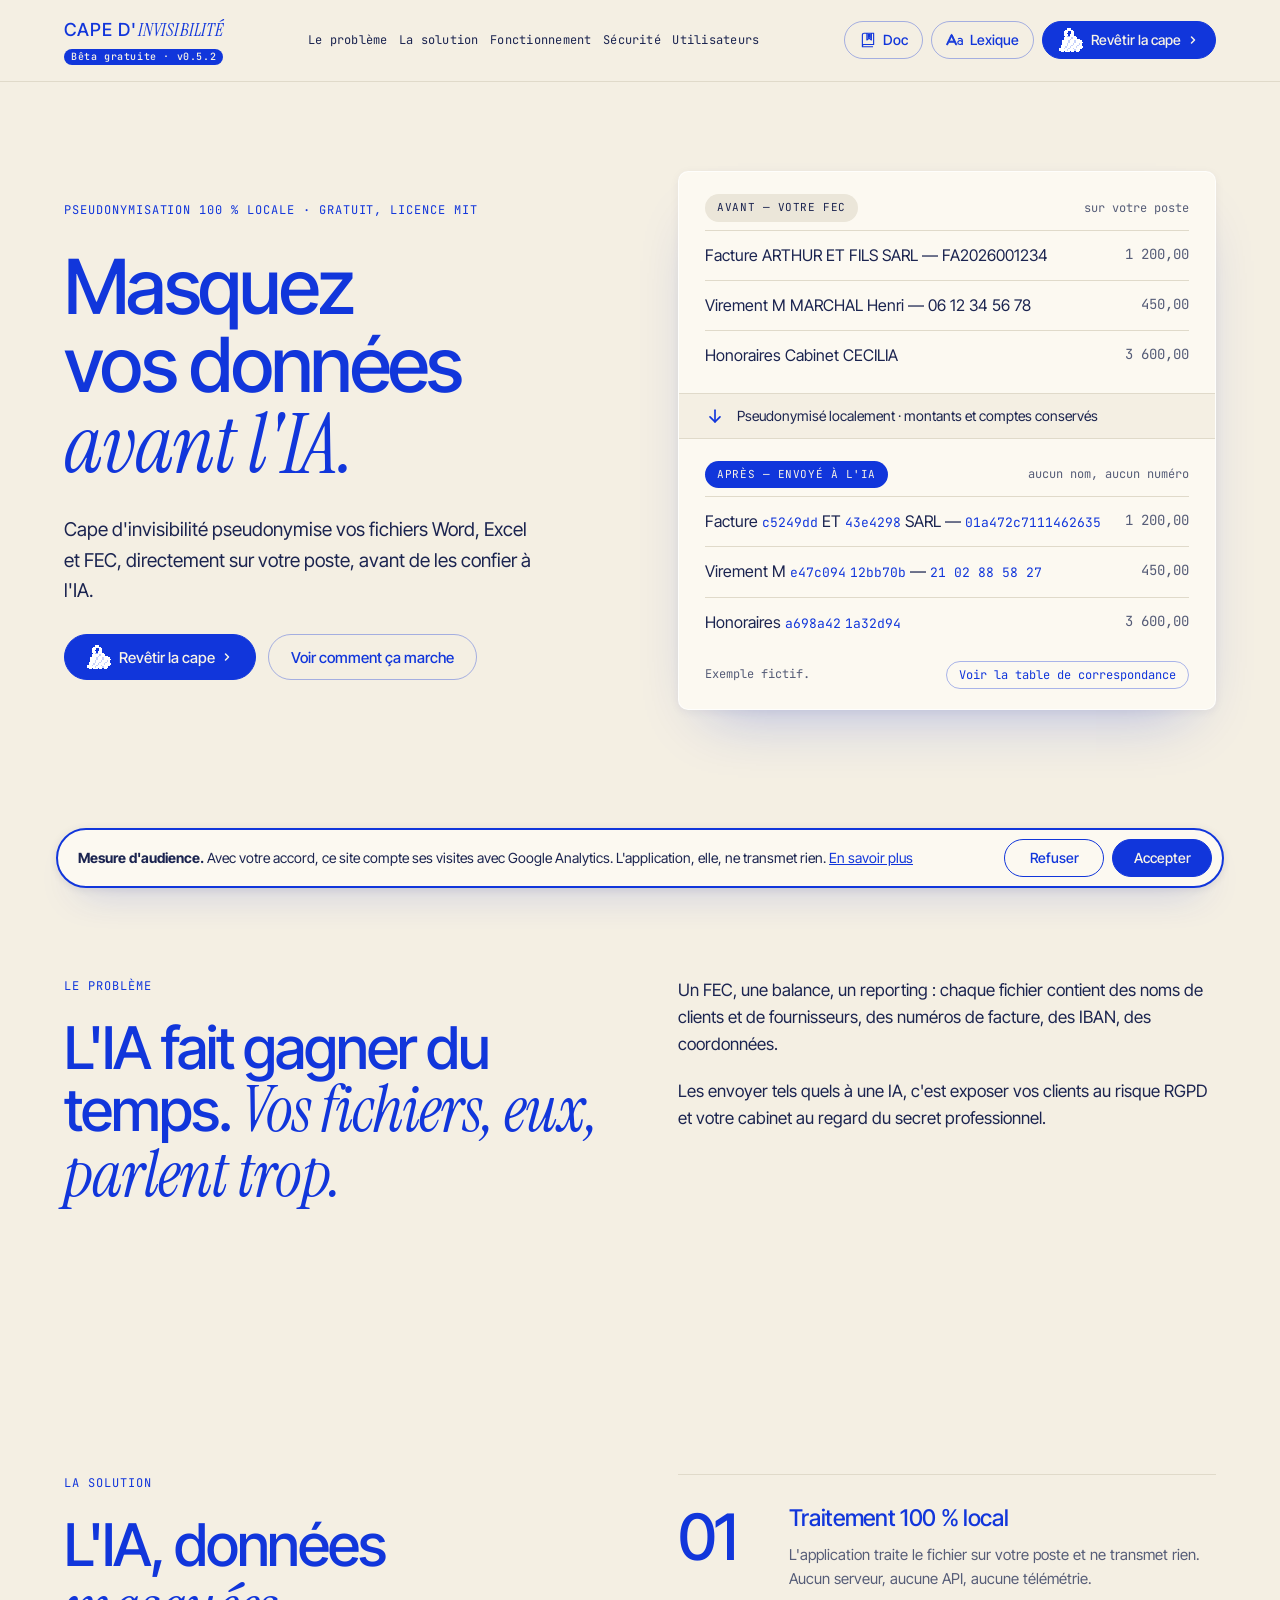
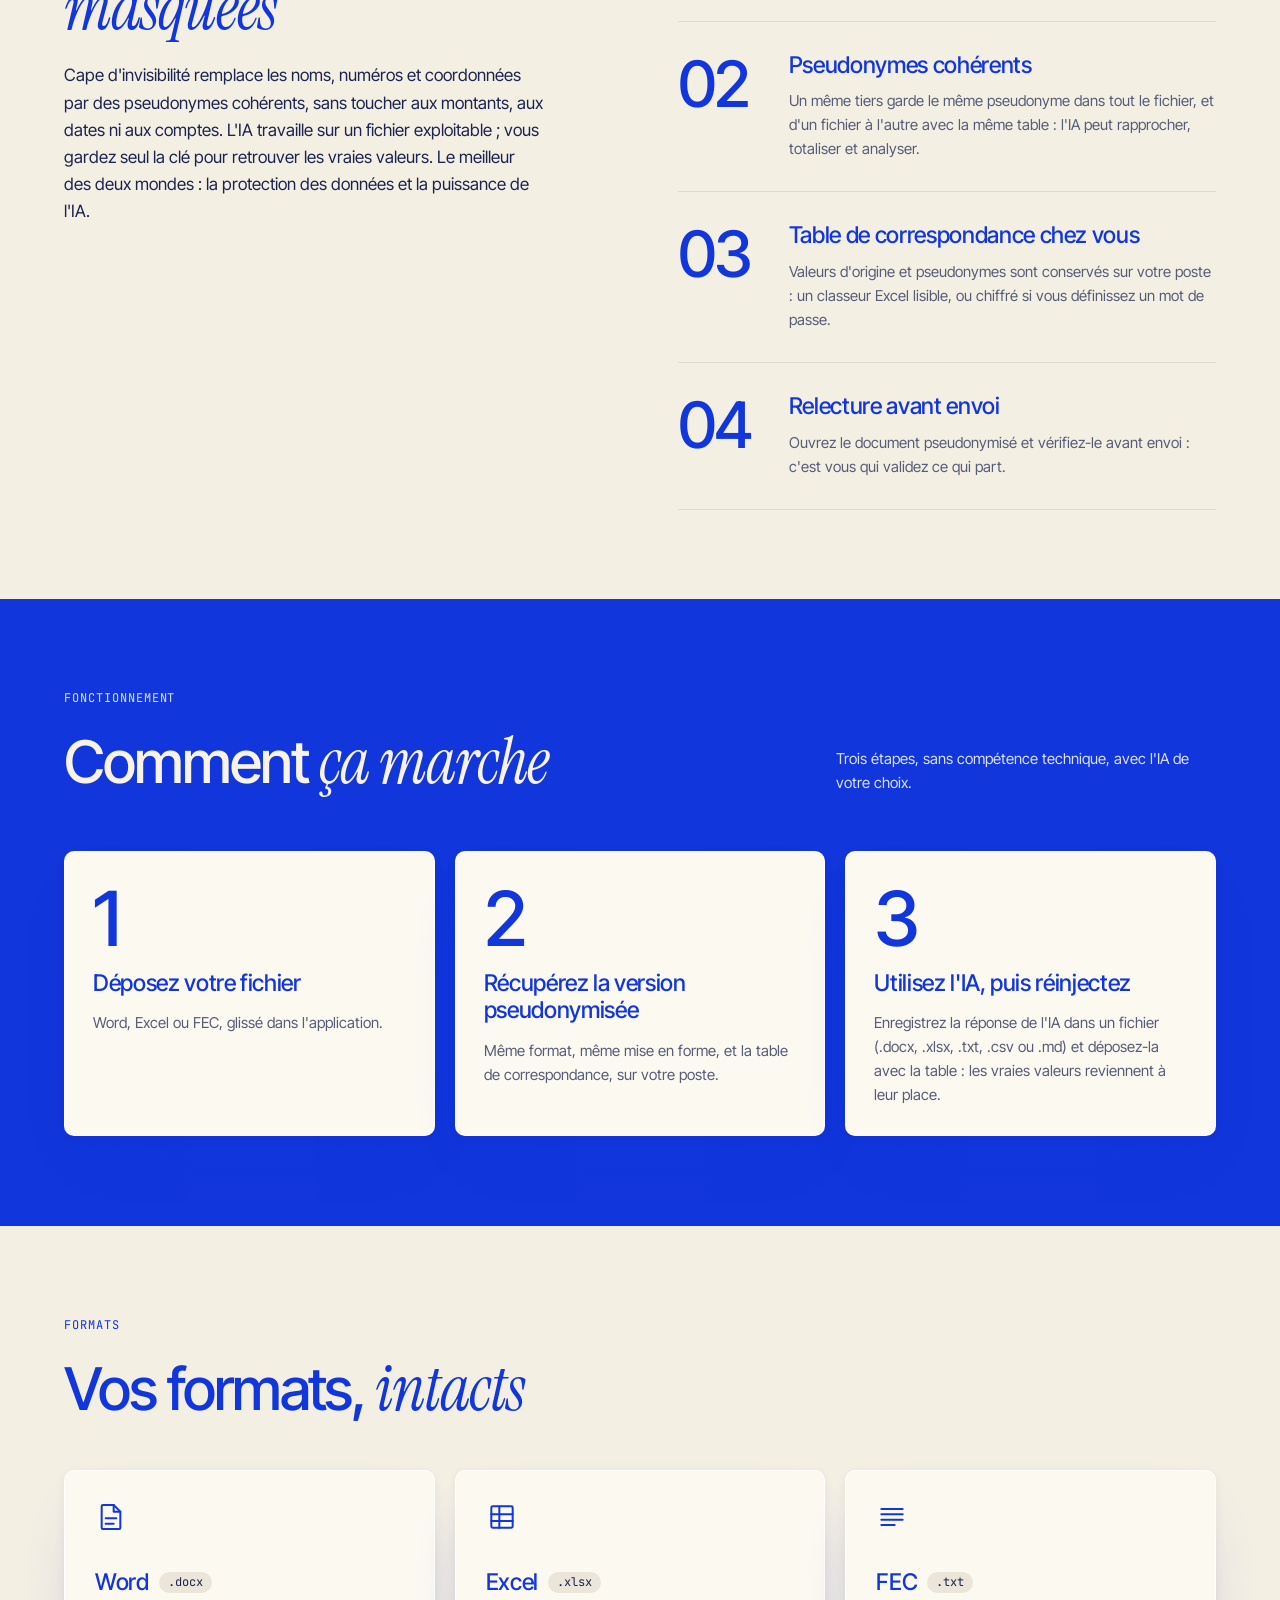
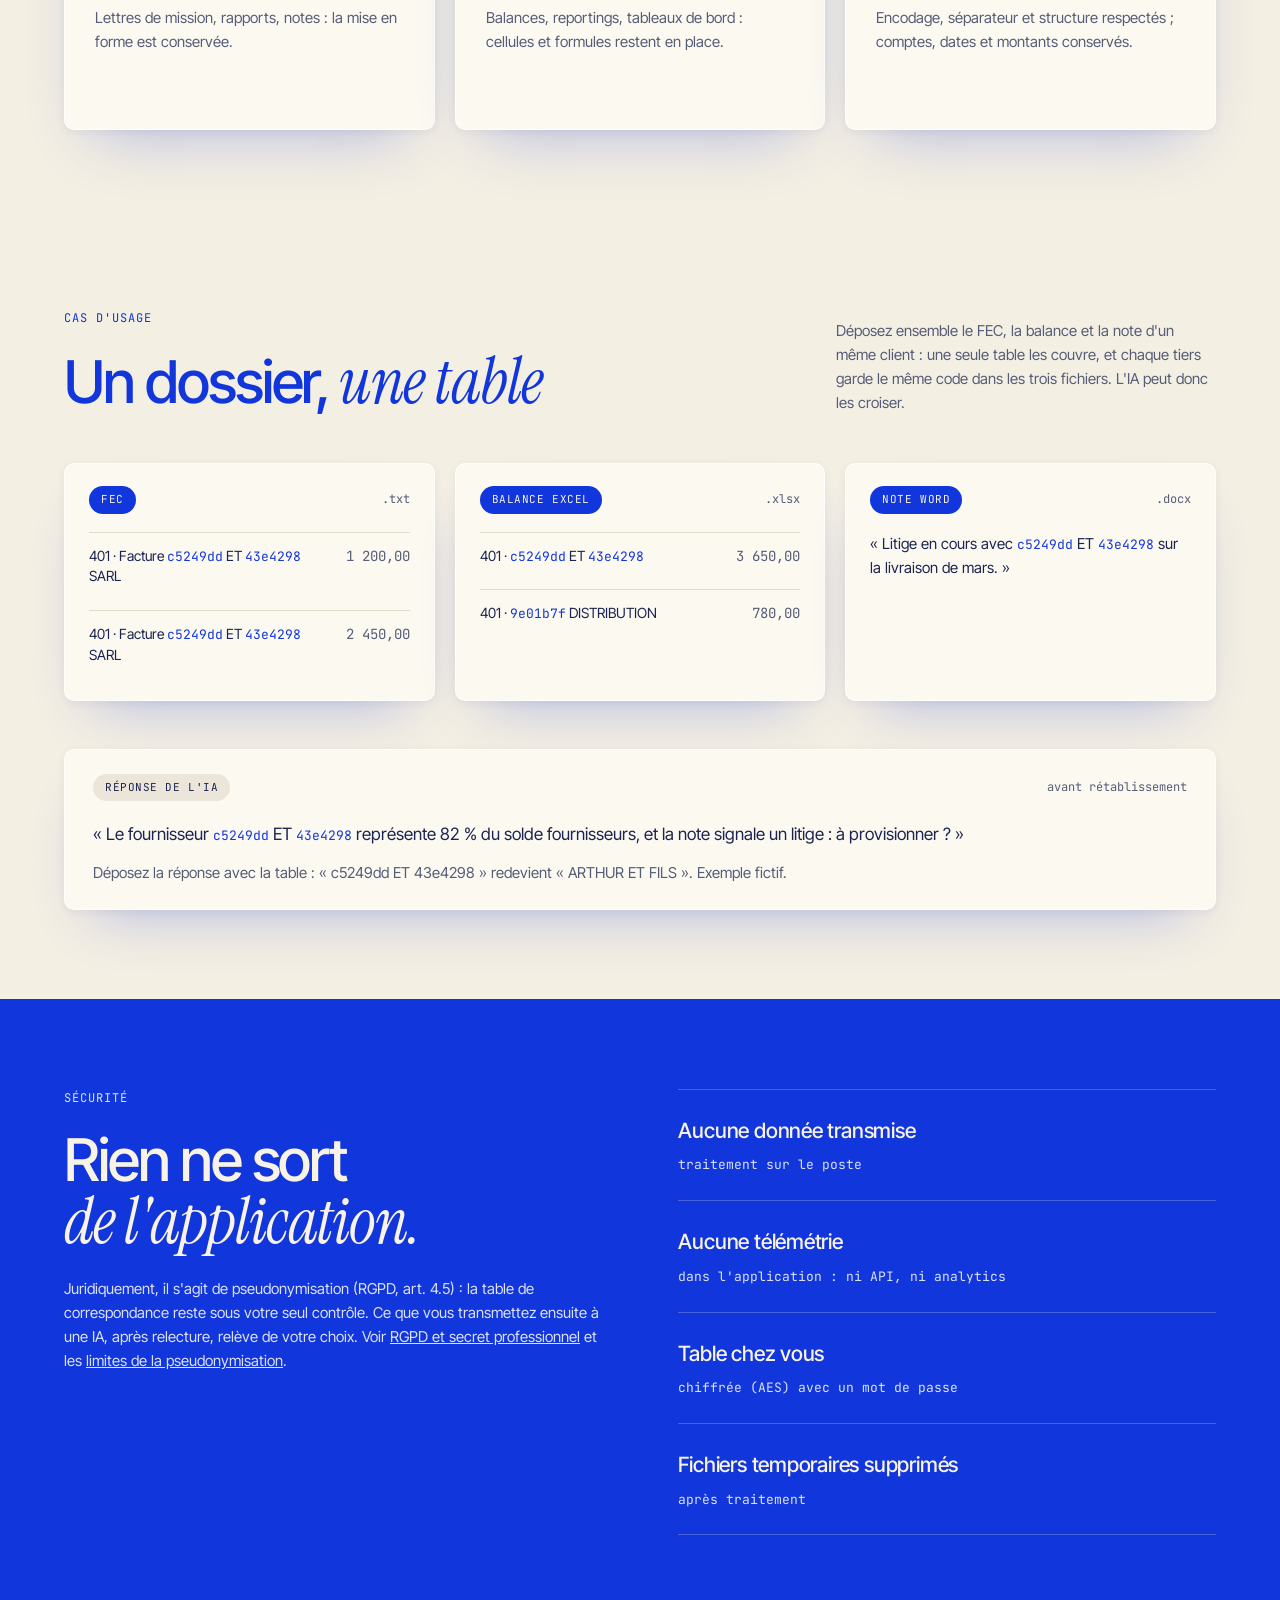
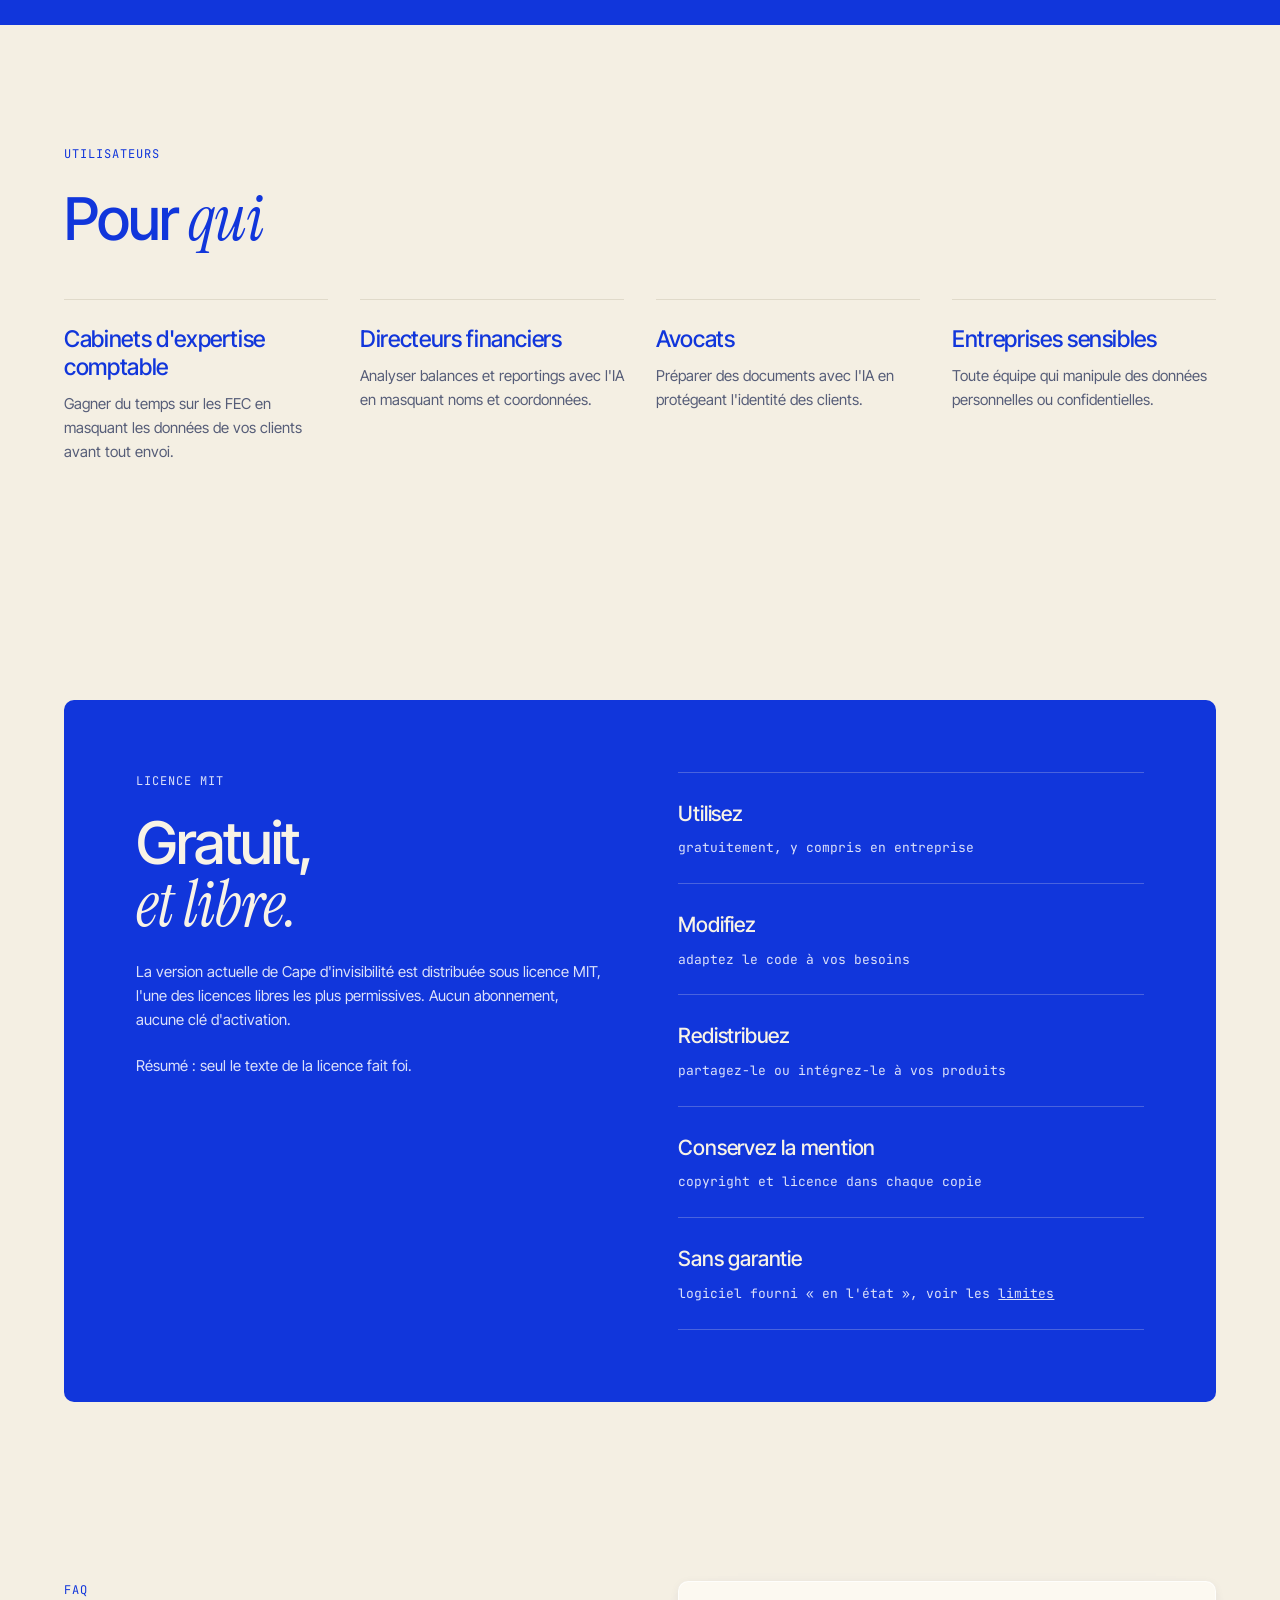
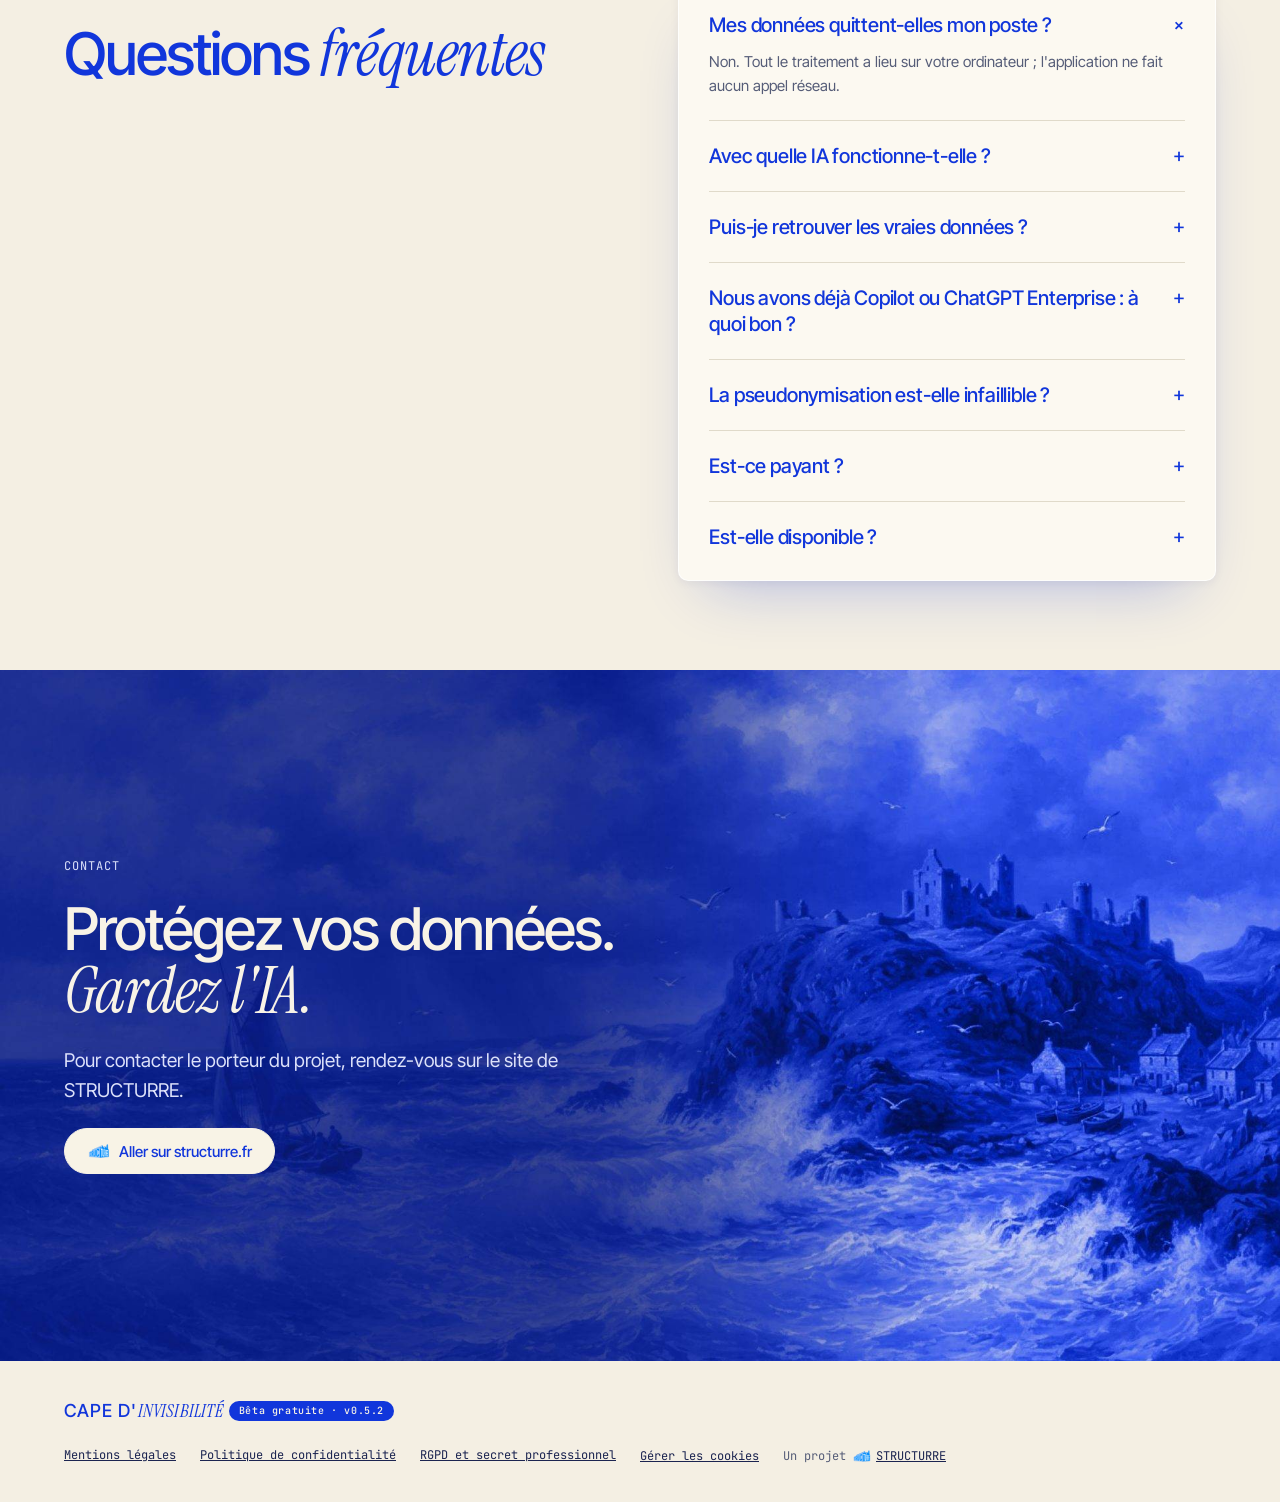
==== commit 718ef12f: "En-tête : marque-page plein pour Doc, grand A en gras pour Lexique Co-Authored-By: Claude Opus 5.5 <" ====
--- a/index.html
+++ b/index.html
@@ -456,8 +456,8 @@
 <a href="#utilisateurs">Utilisateurs</a>
 </nav>
 <div class="header-actions">
-<a class="btn ghost header-doc" href="documentation.html" title="Documentation"><svg class="btn-icon" width="18" height="18" viewBox="0 0 32 32" fill="currentColor" aria-hidden="true"><path d="M26 3H9C7.93913 3 6.92172 3.42143 6.17157 4.17157C5.42143 4.92172 5 5.93913 5 7V28C5 28.2652 5.10536 28.5196 5.29289 28.7071C5.48043 28.8946 5.73478 29 6 29H24C24.2652 29 24.5196 28.8946 24.7071 28.7071C24.8946 28.5196 25 28.2652 25 28C25 27.7348 24.8946 27.4804 24.7071 27.2929C24.5196 27.1054 24.2652 27 24 27H7C7 26.4696 7.21071 25.9609 7.58579 25.5858C7.96086 25.2107 8.46957 25 9 25H26C26.2652 25 26.5196 24.8946 26.7071 24.7071C26.8946 24.5196 27 24.2652 27 24V4C27 3.73478 26.8946 3.48043 26.7071 3.29289C26.5196 3.10536 26.2652 3 26 3ZM15 5H21V14L18.5987 12.2C18.4257 12.0702 18.2151 12 17.9988 12C17.7824 12 17.5718 12.0702 17.3988 12.2L15 14V5ZM25 23H9C8.29768 22.999 7.60763 23.1841 7 23.5362V7C7 6.46957 7.21071 5.96086 7.58579 5.58579C7.96086 5.21071 8.46957 5 9 5H13V16C13 16.1857 13.0517 16.3678 13.1493 16.5257C13.247 16.6837 13.3867 16.8114 13.5528 16.8944C13.7189 16.9775 13.9048 17.0126 14.0898 16.996C14.2748 16.9793 14.4514 16.9114 14.6 16.8L18 14.25L21.4013 16.8C21.574 16.9296 21.7841 16.9997 22 17C22.2652 17 22.5196 16.8946 22.7071 16.7071C22.8946 16.5196 23 16.2652 23 16V5H25V23Z"></path></svg><span class="header-doc-texte">Doc</span></a>
-<a class="btn ghost header-doc" href="lexique.html" title="Lexique"><svg class="btn-icon" width="18" height="18" viewBox="0 0 32 32" fill="currentColor" aria-hidden="true"><path d="M10.9051 6.57373C10.8243 6.40194 10.6963 6.25668 10.5361 6.15493C10.3758 6.05318 10.1899 5.99915 10.0001 5.99915C9.81026 5.99915 9.62435 6.05318 9.46409 6.15493C9.30383 6.25668 9.17585 6.40194 9.09509 6.57373L1.09509 23.5737C1.0392 23.6926 1.00726 23.8213 1.0011 23.9525C0.994942 24.0837 1.01468 24.2148 1.0592 24.3383C1.1491 24.5879 1.33444 24.7915 1.57447 24.9044C1.81449 25.0172 2.08952 25.0302 2.33906 24.9403C2.5886 24.8504 2.79221 24.665 2.90509 24.425L4.98759 20H15.0126L17.0951 24.425C17.151 24.5438 17.2297 24.6505 17.3269 24.7389C17.424 24.8273 17.5376 24.8957 17.6611 24.9403C17.7847 24.9848 17.9158 25.0045 18.047 24.9983C18.1782 24.9922 18.3069 24.9603 18.4257 24.9044C18.5446 24.8485 18.6512 24.7697 18.7396 24.6726C18.8281 24.5755 18.8965 24.4619 18.941 24.3383C18.9855 24.2148 19.0052 24.0837 18.9991 23.9525C18.9929 23.8213 18.961 23.6926 18.9051 23.5737L10.9051 6.57373ZM5.92884 18L10.0001 9.34873L14.0713 18H5.92884ZM25.0001 12C23.4051 12 22.1588 12.4337 21.2963 13.29C21.1158 13.4782 21.0159 13.7296 21.018 13.9904C21.0202 14.2513 21.1241 14.5009 21.3078 14.6862C21.4914 14.8715 21.7402 14.9776 22.001 14.9821C22.2618 14.9865 22.514 14.8889 22.7038 14.71C23.1788 14.2387 23.9538 14 25.0001 14C26.6538 14 28.0001 15.125 28.0001 16.5V16.9025C27.1127 16.3088 26.0678 15.9944 25.0001 16C22.2426 16 20.0001 18.0187 20.0001 20.5C20.0001 22.9812 22.2426 25 25.0001 25C26.0682 25.0047 27.1132 24.689 28.0001 24.0937C28.0125 24.359 28.1298 24.6084 28.3261 24.7871C28.5225 24.9659 28.7817 25.0593 29.047 25.0469C29.3122 25.0344 29.5616 24.9171 29.7403 24.7208C29.9191 24.5245 30.0125 24.2652 30.0001 24V16.5C30.0001 14.0187 27.7576 12 25.0001 12ZM25.0001 23C23.3463 23 22.0001 21.875 22.0001 20.5C22.0001 19.125 23.3463 18 25.0001 18C26.6538 18 28.0001 19.125 28.0001 20.5C28.0001 21.875 26.6538 23 25.0001 23Z"></path></svg><span class="header-doc-texte">Lexique</span></a>
+<a class="btn ghost header-doc" href="documentation.html" title="Documentation"><svg class="btn-icon" width="18" height="18" viewBox="0 0 32 32" fill="currentColor" aria-hidden="true"><path d="M26 3H9C7.93913 3 6.92172 3.42143 6.17157 4.17157C5.42143 4.92172 5 5.93913 5 7V28C5 28.2652 5.10536 28.5196 5.29289 28.7071C5.48043 28.8946 5.73478 29 6 29H24C24.2652 29 24.5196 28.8946 24.7071 28.7071C24.8946 28.5196 25 28.2652 25 28C25 27.7348 24.8946 27.4804 24.7071 27.2929C24.5196 27.1054 24.2652 27 24 27H7C7 26.4696 7.21071 25.9609 7.58579 25.5858C7.96086 25.2107 8.46957 25 9 25H26C26.2652 25 26.5196 24.8946 26.7071 24.7071C26.8946 24.5196 27 24.2652 27 24V4C27 3.73478 26.8946 3.48043 26.7071 3.29289C26.5196 3.10536 26.2652 3 26 3ZM15 5H21V14L18.5987 12.2C18.4257 12.0702 18.2151 12 17.9988 12C17.7824 12 17.5718 12.0702 17.3988 12.2L15 14V5ZM25 23H9C8.29768 22.999 7.60763 23.1841 7 23.5362V7C7 6.46957 7.21071 5.96086 7.58579 5.58579C7.96086 5.21071 8.46957 5 9 5H13V16C13 16.1857 13.0517 16.3678 13.1493 16.5257C13.247 16.6837 13.3867 16.8114 13.5528 16.8944C13.7189 16.9775 13.9048 17.0126 14.0898 16.996C14.2748 16.9793 14.4514 16.9114 14.6 16.8L18 14.25L21.4013 16.8C21.574 16.9296 21.7841 16.9997 22 17C22.2652 17 22.5196 16.8946 22.7071 16.7071C22.8946 16.5196 23 16.2652 23 16V5H25V23Z"></path><path d="M15 5H21V14L18 11.75L15 14Z"></path></svg><span class="header-doc-texte">Doc</span></a>
+<a class="btn ghost header-doc" href="lexique.html" title="Lexique"><svg class="btn-icon" width="18" height="18" viewBox="0 0 32 32" fill="currentColor" aria-hidden="true"><path d="M10.9051 6.57373C10.8243 6.40194 10.6963 6.25668 10.5361 6.15493C10.3758 6.05318 10.1899 5.99915 10.0001 5.99915C9.81026 5.99915 9.62435 6.05318 9.46409 6.15493C9.30383 6.25668 9.17585 6.40194 9.09509 6.57373L1.09509 23.5737C1.0392 23.6926 1.00726 23.8213 1.0011 23.9525C0.994942 24.0837 1.01468 24.2148 1.0592 24.3383C1.1491 24.5879 1.33444 24.7915 1.57447 24.9044C1.81449 25.0172 2.08952 25.0302 2.33906 24.9403C2.5886 24.8504 2.79221 24.665 2.90509 24.425L4.98759 20H15.0126L17.0951 24.425C17.151 24.5438 17.2297 24.6505 17.3269 24.7389C17.424 24.8273 17.5376 24.8957 17.6611 24.9403C17.7847 24.9848 17.9158 25.0045 18.047 24.9983C18.1782 24.9922 18.3069 24.9603 18.4257 24.9044C18.5446 24.8485 18.6512 24.7697 18.7396 24.6726C18.8281 24.5755 18.8965 24.4619 18.941 24.3383C18.9855 24.2148 19.0052 24.0837 18.9991 23.9525C18.9929 23.8213 18.961 23.6926 18.9051 23.5737L10.9051 6.57373ZM5.92884 18L10.0001 9.34873L14.0713 18H5.92884Z" stroke="currentColor" stroke-width="1.6" stroke-linejoin="round"></path><path d="M25.0001 12C23.4051 12 22.1588 12.4337 21.2963 13.29C21.1158 13.4782 21.0159 13.7296 21.018 13.9904C21.0202 14.2513 21.1241 14.5009 21.3078 14.6862C21.4914 14.8715 21.7402 14.9776 22.001 14.9821C22.2618 14.9865 22.514 14.8889 22.7038 14.71C23.1788 14.2387 23.9538 14 25.0001 14C26.6538 14 28.0001 15.125 28.0001 16.5V16.9025C27.1127 16.3088 26.0678 15.9944 25.0001 16C22.2426 16 20.0001 18.0187 20.0001 20.5C20.0001 22.9812 22.2426 25 25.0001 25C26.0682 25.0047 27.1132 24.689 28.0001 24.0937C28.0125 24.359 28.1298 24.6084 28.3261 24.7871C28.5225 24.9659 28.7817 25.0593 29.047 25.0469C29.3122 25.0344 29.5616 24.9171 29.7403 24.7208C29.9191 24.5245 30.0125 24.2652 30.0001 24V16.5C30.0001 14.0187 27.7576 12 25.0001 12ZM25.0001 23C23.3463 23 22.0001 21.875 22.0001 20.5C22.0001 19.125 23.3463 18 25.0001 18C26.6538 18 28.0001 19.125 28.0001 20.5C28.0001 21.875 26.6538 23 25.0001 23Z"></path></svg><span class="header-doc-texte">Lexique</span></a>
 <a class="btn header-cta" href="installation.html"><img class="btn-icon" src="assets/cape.png" alt="" width="24" height="24">Revêtir la cape<svg class="chevron" width="12" height="12" viewBox="0 0 24 24" fill="none" stroke="currentColor" stroke-width="3" stroke-linecap="round" stroke-linejoin="round" aria-hidden="true"><path d="M9 6l6 6-6 6"></path></svg></a>
 </div>
 </div>
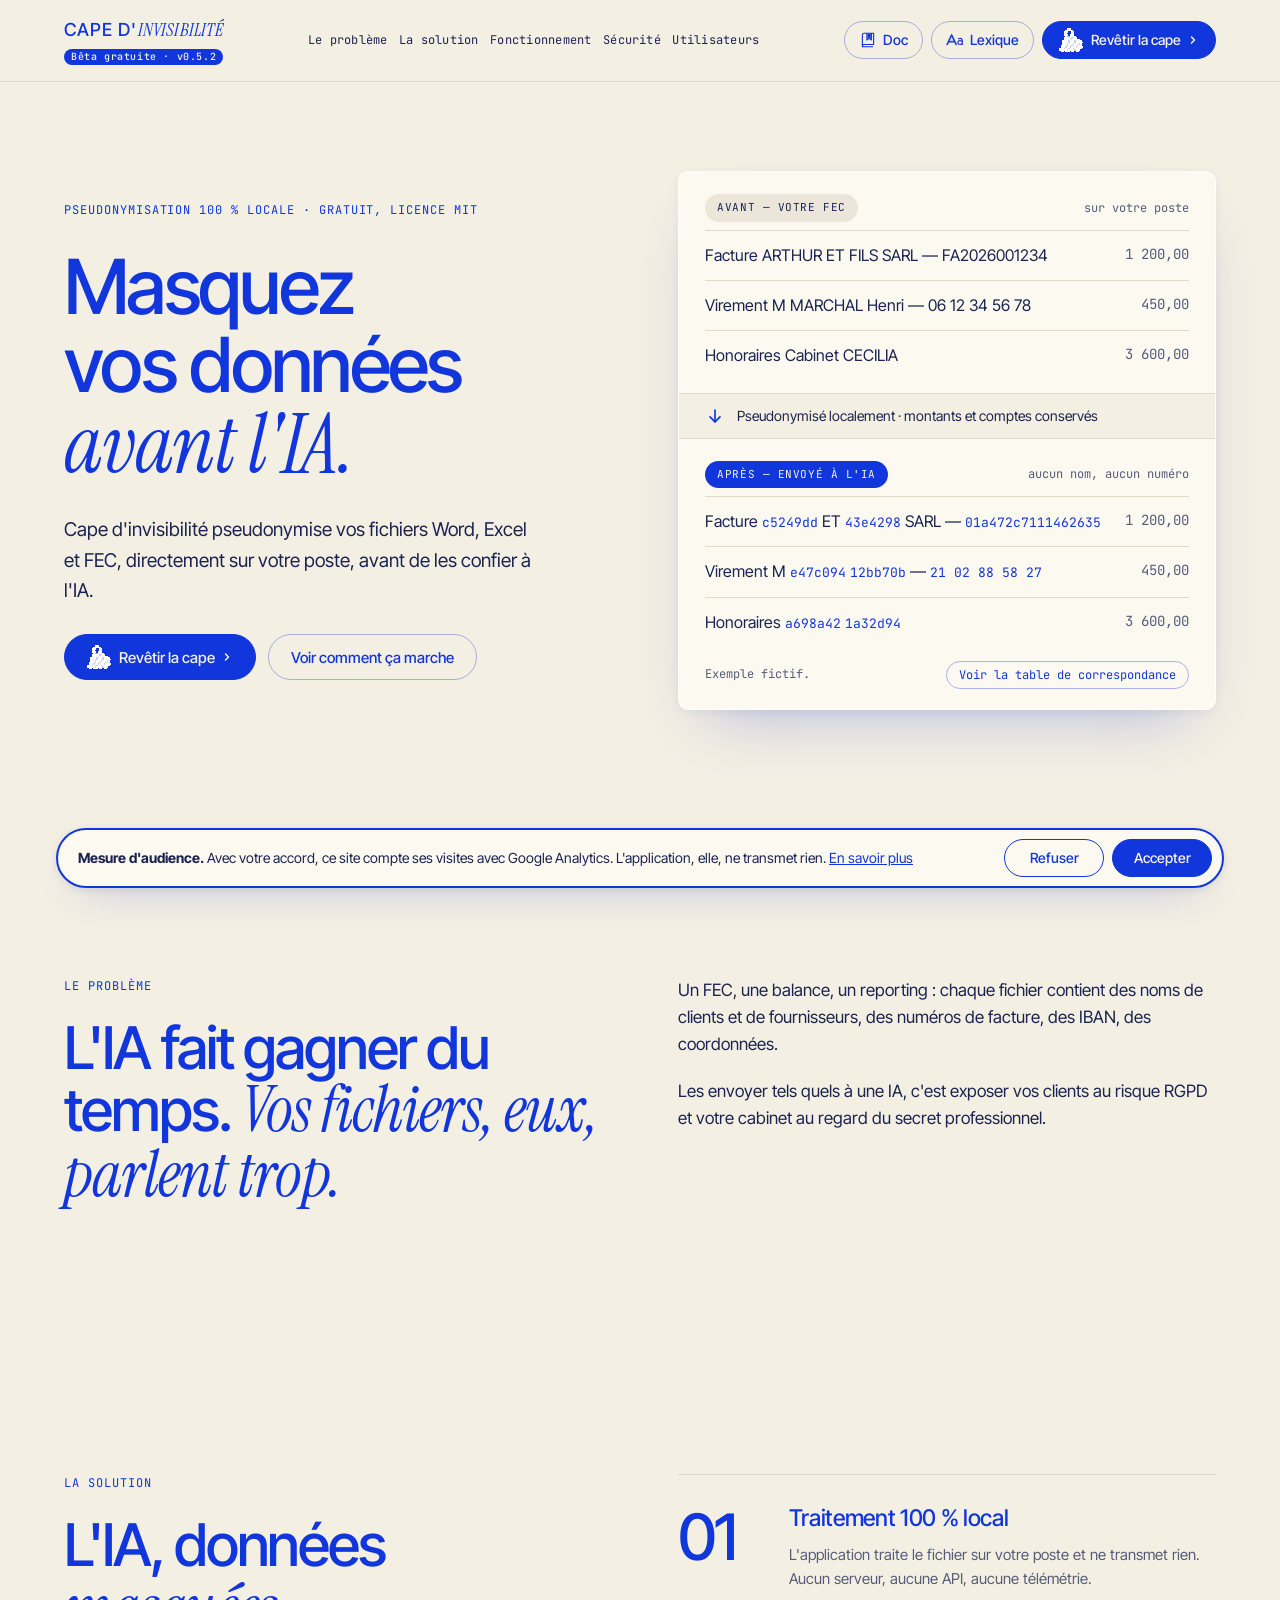
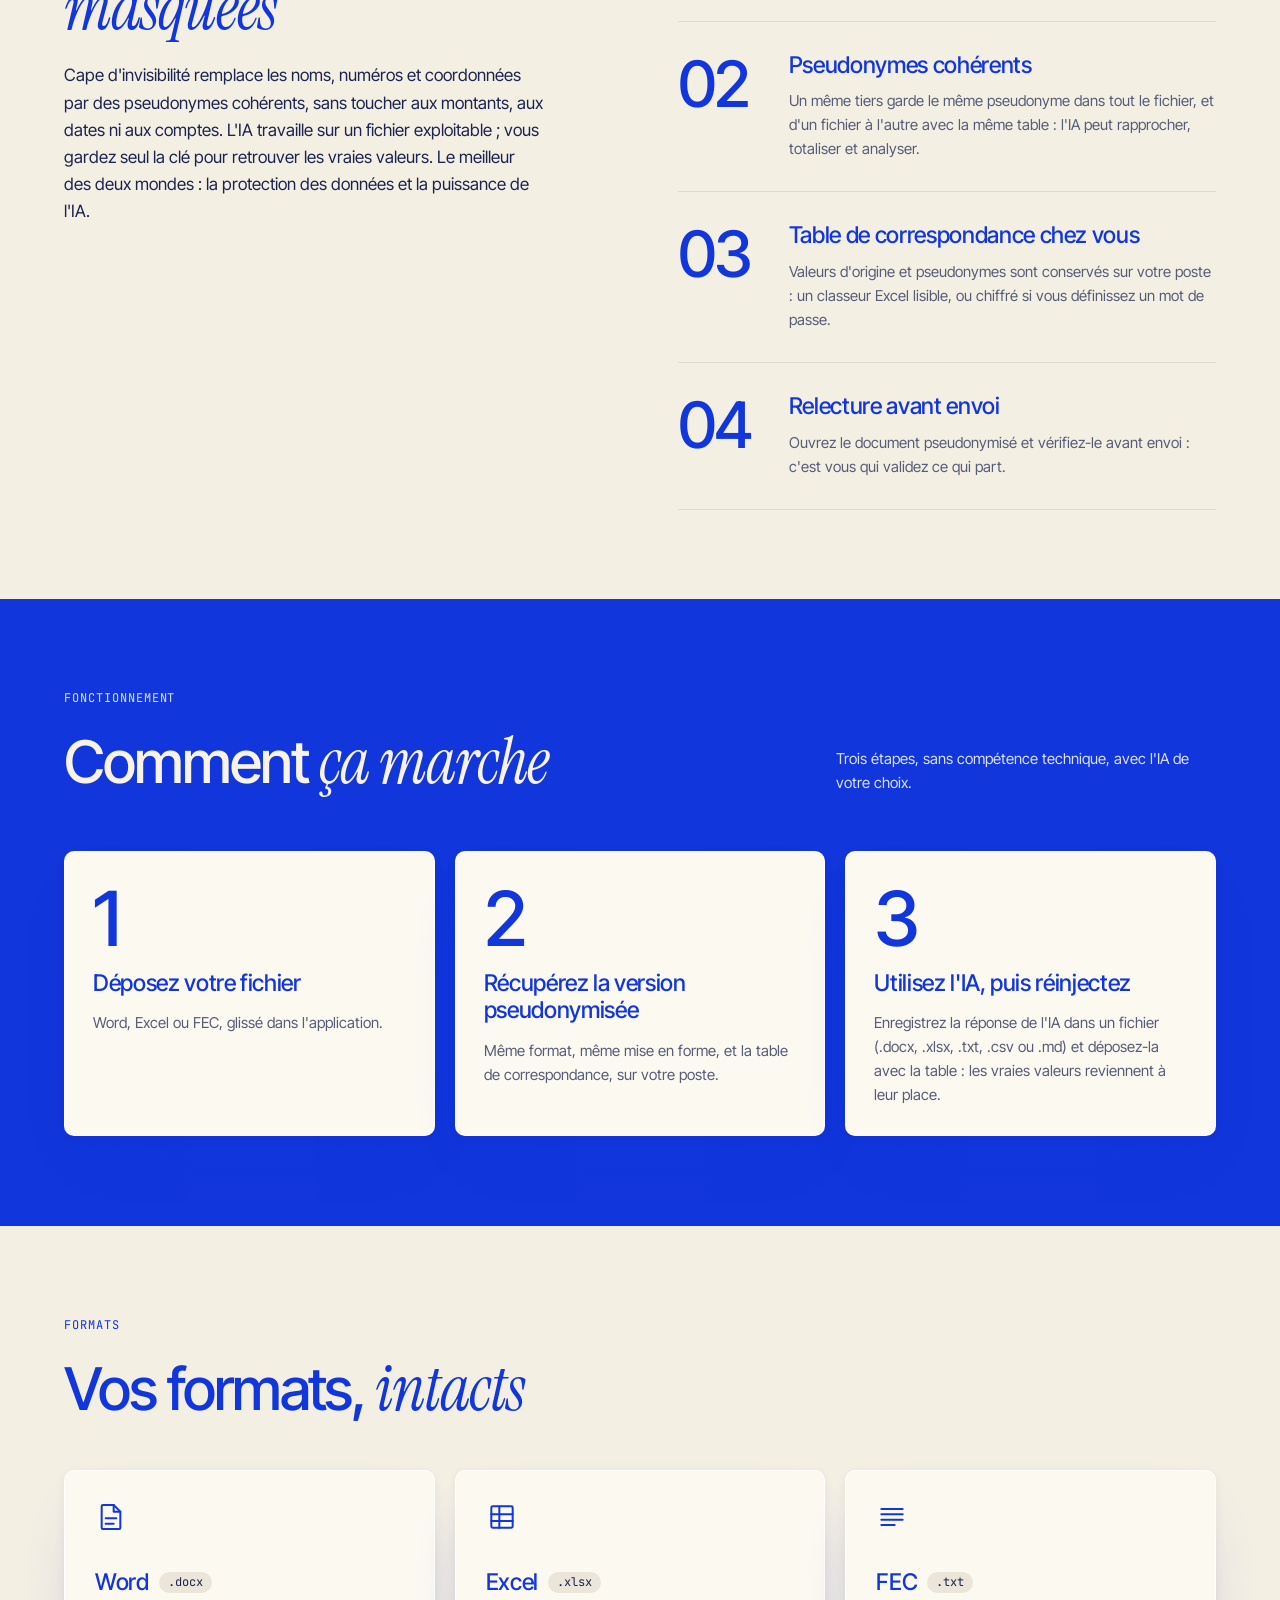
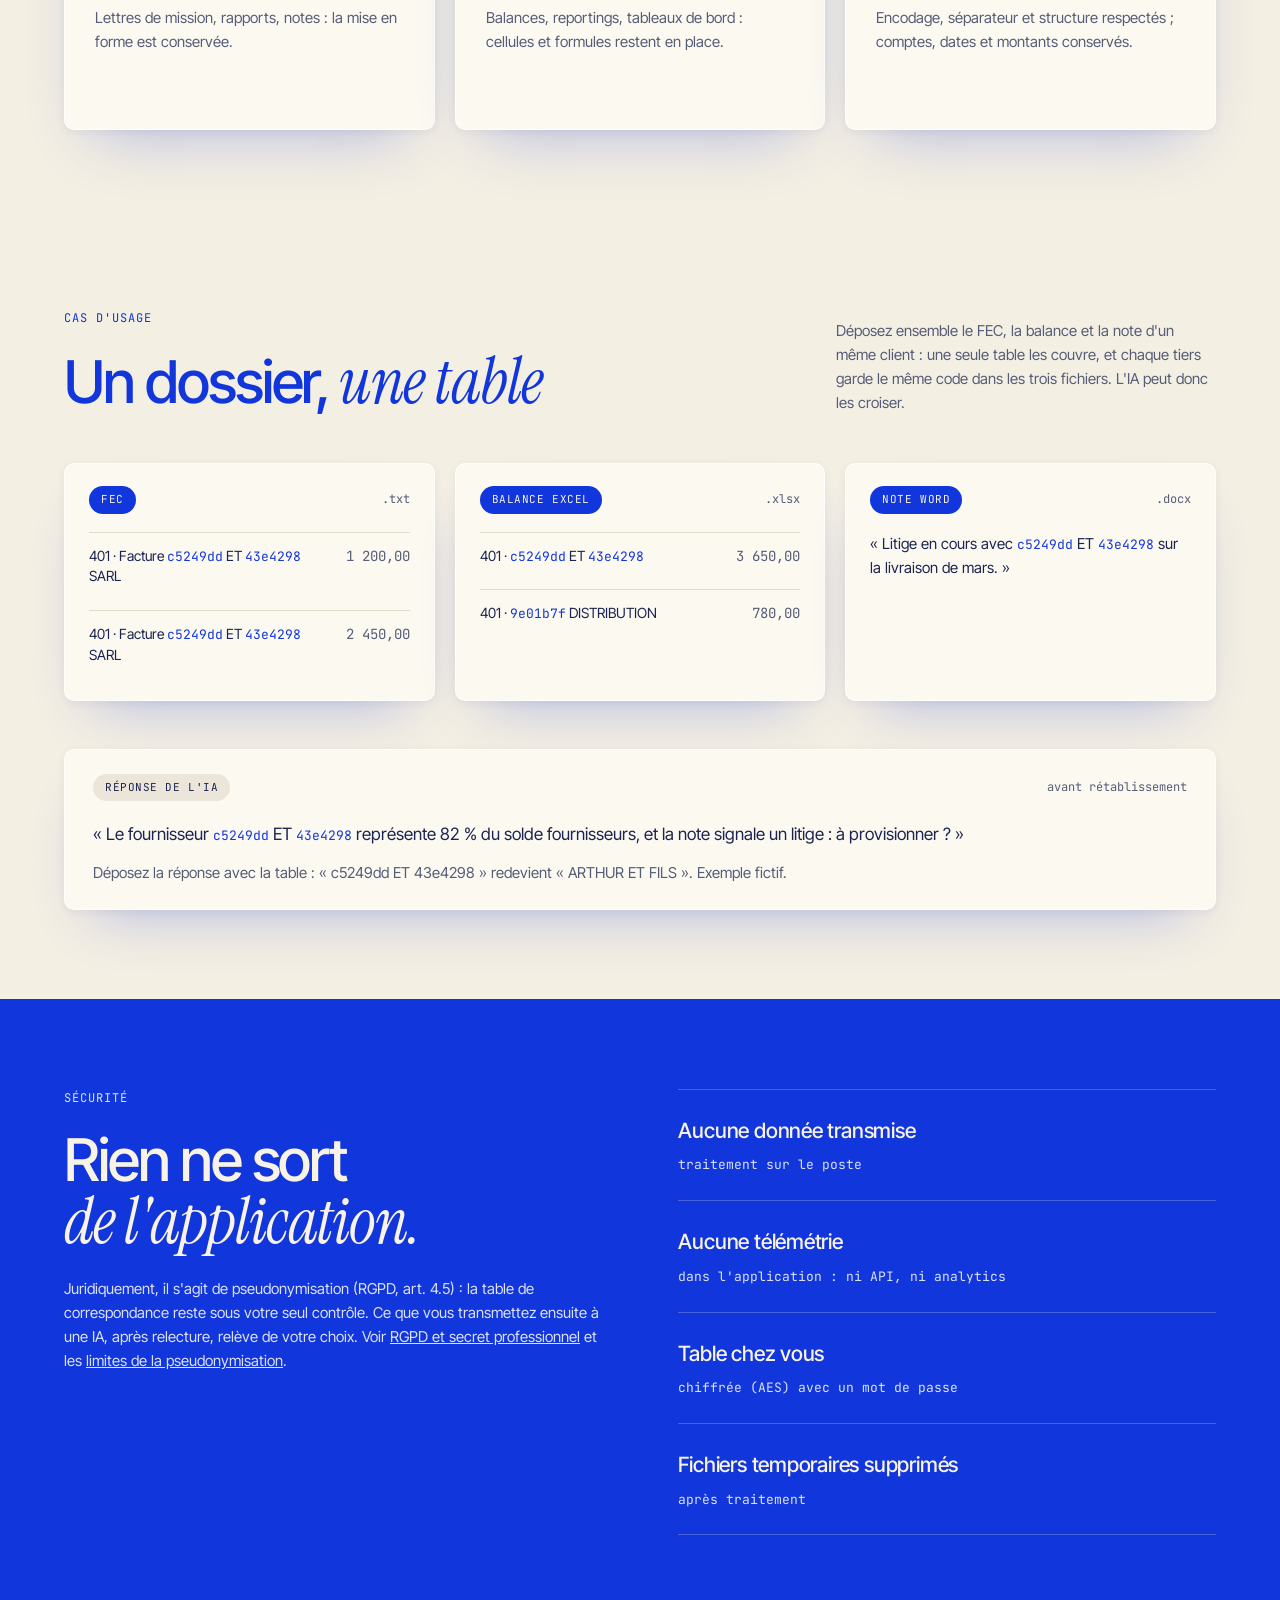
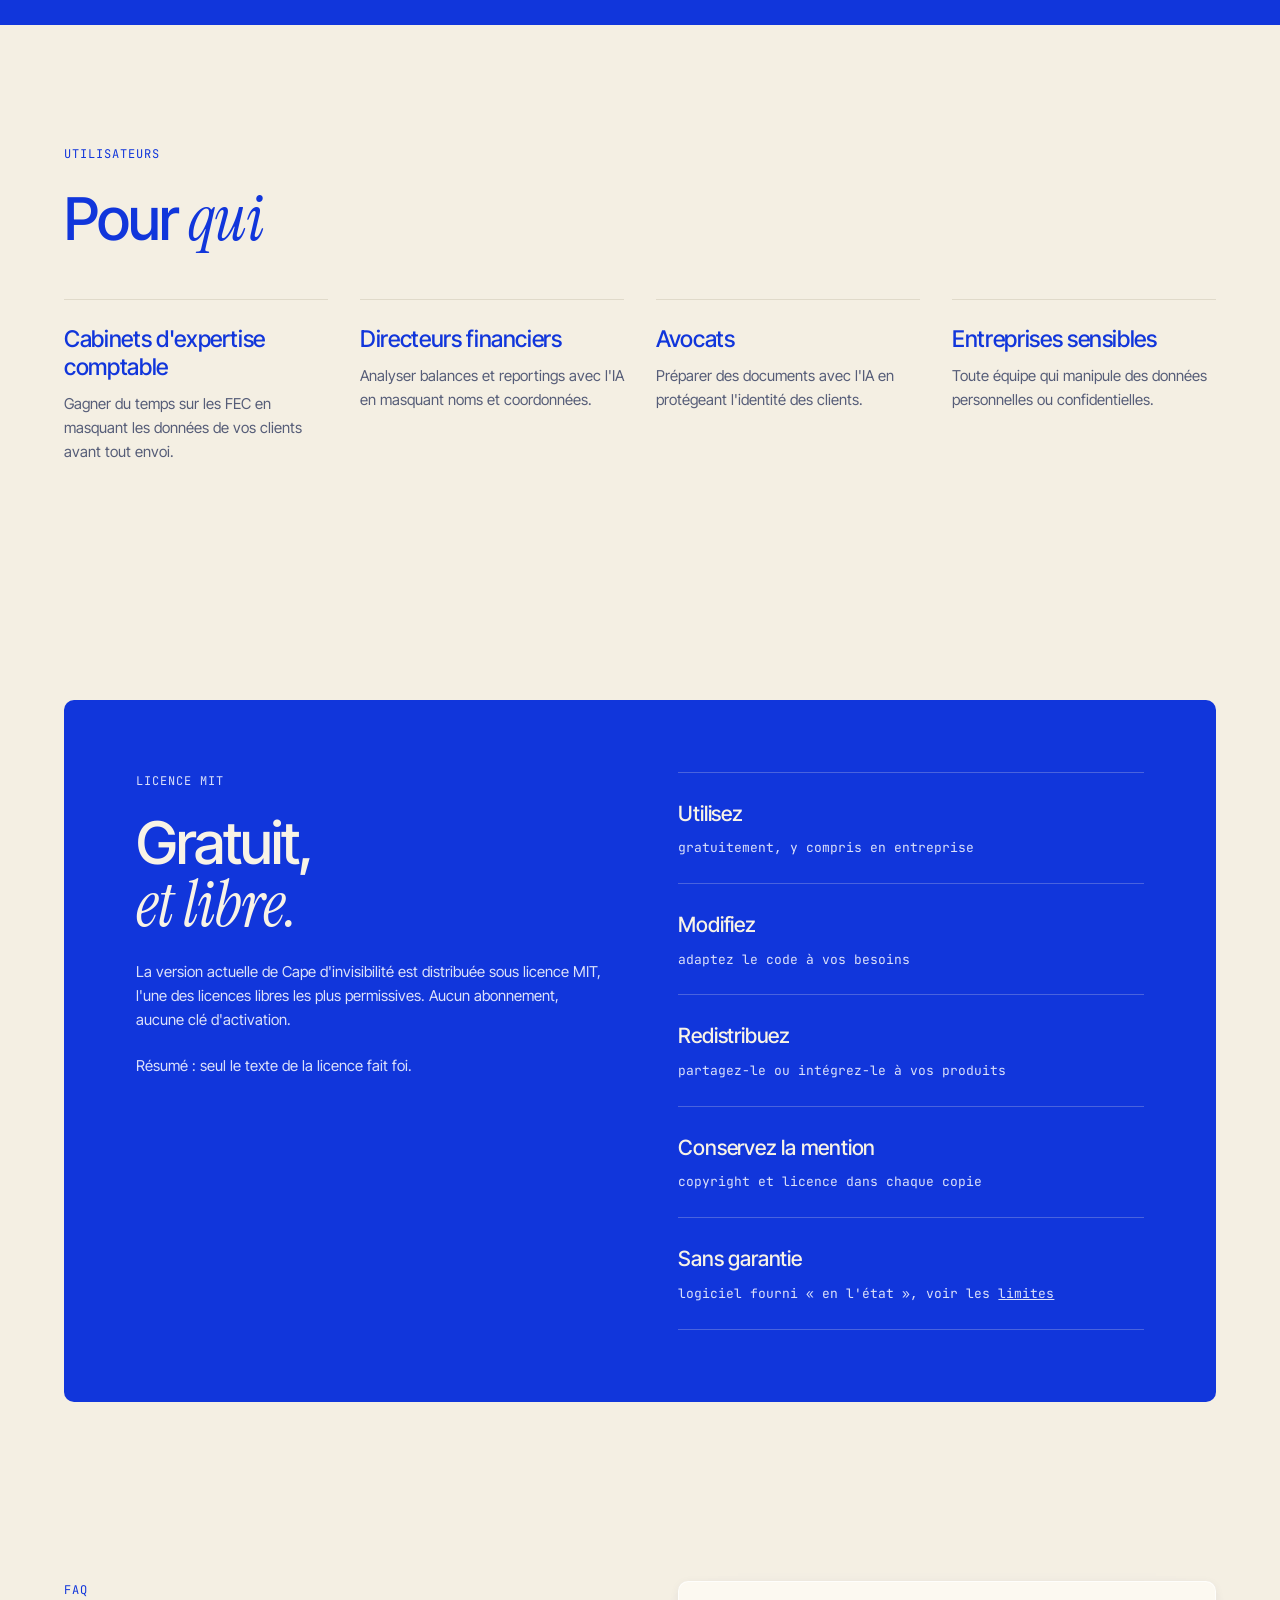
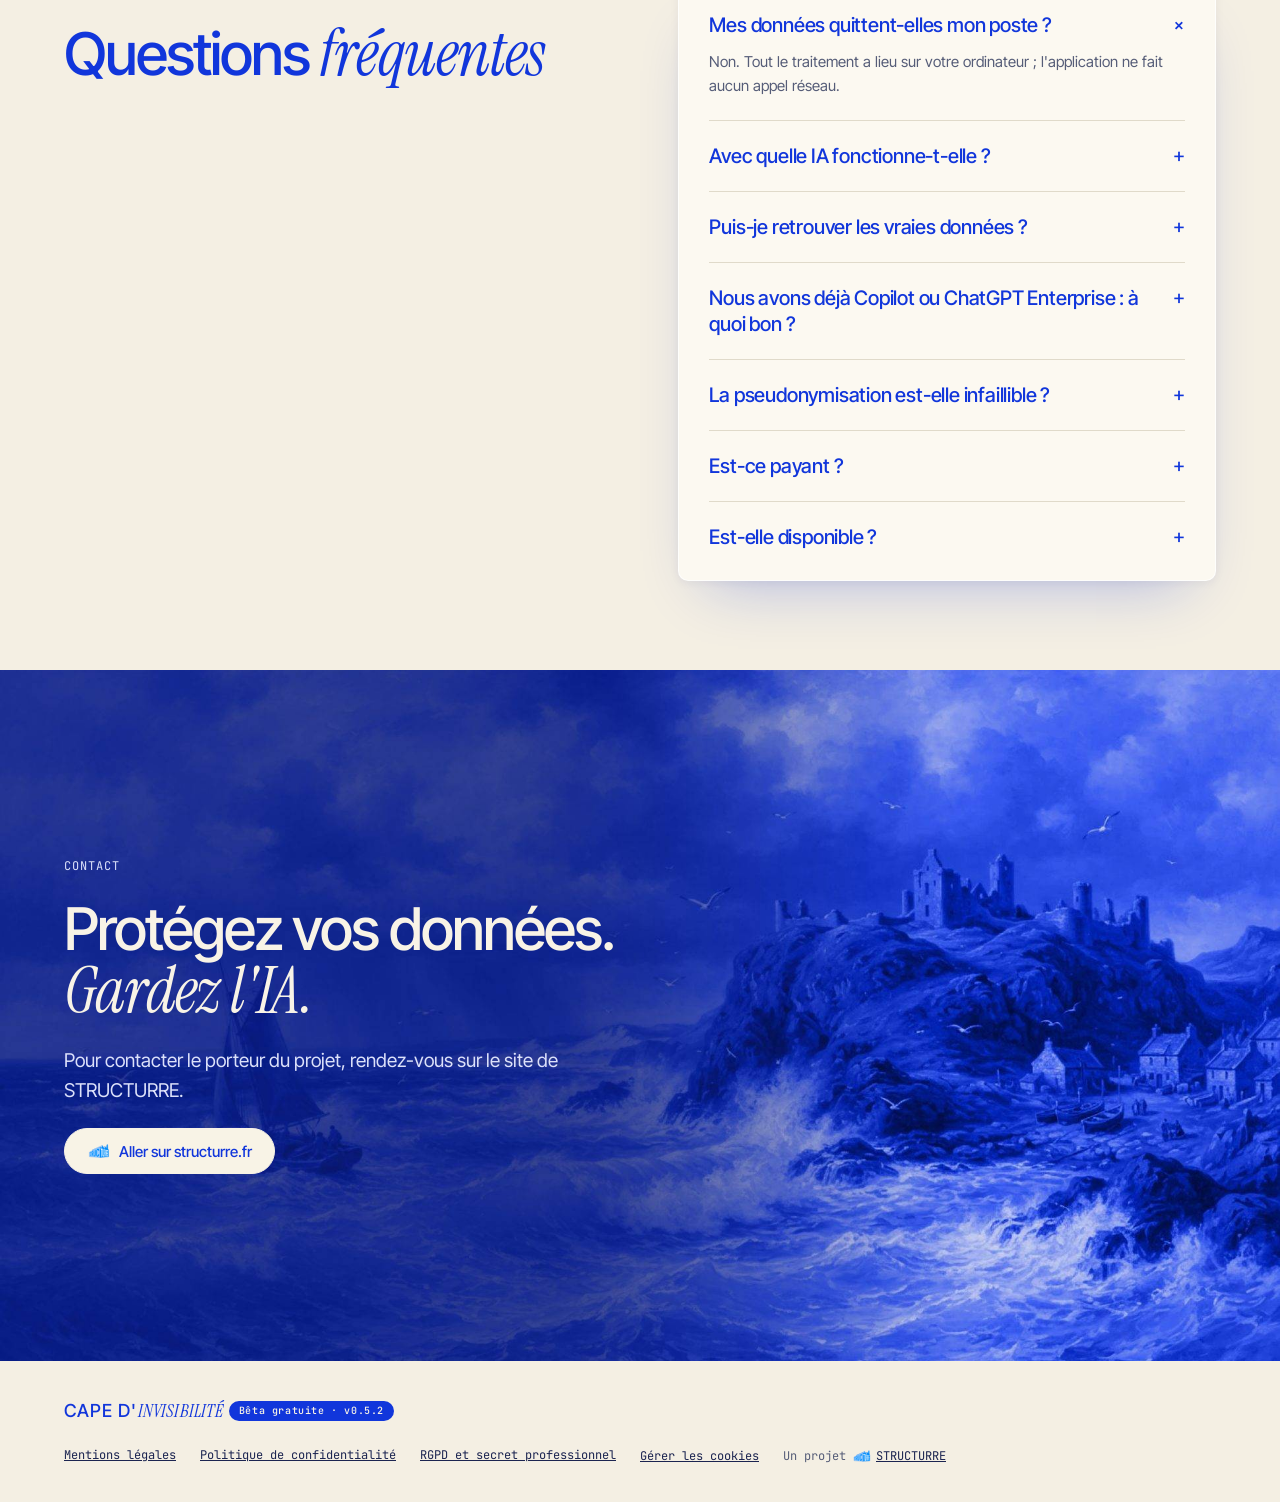
==== commit 6d355f2c: "En-tête : grand A du logo Lexique un peu moins gras Co-Authored-By: Claude Opus 5.5 <noreply@anthrop" ====
--- a/index.html
+++ b/index.html
@@ -457,7 +457,7 @@
 </nav>
 <div class="header-actions">
 <a class="btn ghost header-doc" href="documentation.html" title="Documentation"><svg class="btn-icon" width="18" height="18" viewBox="0 0 32 32" fill="currentColor" aria-hidden="true"><path d="M26 3H9C7.93913 3 6.92172 3.42143 6.17157 4.17157C5.42143 4.92172 5 5.93913 5 7V28C5 28.2652 5.10536 28.5196 5.29289 28.7071C5.48043 28.8946 5.73478 29 6 29H24C24.2652 29 24.5196 28.8946 24.7071 28.7071C24.8946 28.5196 25 28.2652 25 28C25 27.7348 24.8946 27.4804 24.7071 27.2929C24.5196 27.1054 24.2652 27 24 27H7C7 26.4696 7.21071 25.9609 7.58579 25.5858C7.96086 25.2107 8.46957 25 9 25H26C26.2652 25 26.5196 24.8946 26.7071 24.7071C26.8946 24.5196 27 24.2652 27 24V4C27 3.73478 26.8946 3.48043 26.7071 3.29289C26.5196 3.10536 26.2652 3 26 3ZM15 5H21V14L18.5987 12.2C18.4257 12.0702 18.2151 12 17.9988 12C17.7824 12 17.5718 12.0702 17.3988 12.2L15 14V5ZM25 23H9C8.29768 22.999 7.60763 23.1841 7 23.5362V7C7 6.46957 7.21071 5.96086 7.58579 5.58579C7.96086 5.21071 8.46957 5 9 5H13V16C13 16.1857 13.0517 16.3678 13.1493 16.5257C13.247 16.6837 13.3867 16.8114 13.5528 16.8944C13.7189 16.9775 13.9048 17.0126 14.0898 16.996C14.2748 16.9793 14.4514 16.9114 14.6 16.8L18 14.25L21.4013 16.8C21.574 16.9296 21.7841 16.9997 22 17C22.2652 17 22.5196 16.8946 22.7071 16.7071C22.8946 16.5196 23 16.2652 23 16V5H25V23Z"></path><path d="M15 5H21V14L18 11.75L15 14Z"></path></svg><span class="header-doc-texte">Doc</span></a>
-<a class="btn ghost header-doc" href="lexique.html" title="Lexique"><svg class="btn-icon" width="18" height="18" viewBox="0 0 32 32" fill="currentColor" aria-hidden="true"><path d="M10.9051 6.57373C10.8243 6.40194 10.6963 6.25668 10.5361 6.15493C10.3758 6.05318 10.1899 5.99915 10.0001 5.99915C9.81026 5.99915 9.62435 6.05318 9.46409 6.15493C9.30383 6.25668 9.17585 6.40194 9.09509 6.57373L1.09509 23.5737C1.0392 23.6926 1.00726 23.8213 1.0011 23.9525C0.994942 24.0837 1.01468 24.2148 1.0592 24.3383C1.1491 24.5879 1.33444 24.7915 1.57447 24.9044C1.81449 25.0172 2.08952 25.0302 2.33906 24.9403C2.5886 24.8504 2.79221 24.665 2.90509 24.425L4.98759 20H15.0126L17.0951 24.425C17.151 24.5438 17.2297 24.6505 17.3269 24.7389C17.424 24.8273 17.5376 24.8957 17.6611 24.9403C17.7847 24.9848 17.9158 25.0045 18.047 24.9983C18.1782 24.9922 18.3069 24.9603 18.4257 24.9044C18.5446 24.8485 18.6512 24.7697 18.7396 24.6726C18.8281 24.5755 18.8965 24.4619 18.941 24.3383C18.9855 24.2148 19.0052 24.0837 18.9991 23.9525C18.9929 23.8213 18.961 23.6926 18.9051 23.5737L10.9051 6.57373ZM5.92884 18L10.0001 9.34873L14.0713 18H5.92884Z" stroke="currentColor" stroke-width="1.6" stroke-linejoin="round"></path><path d="M25.0001 12C23.4051 12 22.1588 12.4337 21.2963 13.29C21.1158 13.4782 21.0159 13.7296 21.018 13.9904C21.0202 14.2513 21.1241 14.5009 21.3078 14.6862C21.4914 14.8715 21.7402 14.9776 22.001 14.9821C22.2618 14.9865 22.514 14.8889 22.7038 14.71C23.1788 14.2387 23.9538 14 25.0001 14C26.6538 14 28.0001 15.125 28.0001 16.5V16.9025C27.1127 16.3088 26.0678 15.9944 25.0001 16C22.2426 16 20.0001 18.0187 20.0001 20.5C20.0001 22.9812 22.2426 25 25.0001 25C26.0682 25.0047 27.1132 24.689 28.0001 24.0937C28.0125 24.359 28.1298 24.6084 28.3261 24.7871C28.5225 24.9659 28.7817 25.0593 29.047 25.0469C29.3122 25.0344 29.5616 24.9171 29.7403 24.7208C29.9191 24.5245 30.0125 24.2652 30.0001 24V16.5C30.0001 14.0187 27.7576 12 25.0001 12ZM25.0001 23C23.3463 23 22.0001 21.875 22.0001 20.5C22.0001 19.125 23.3463 18 25.0001 18C26.6538 18 28.0001 19.125 28.0001 20.5C28.0001 21.875 26.6538 23 25.0001 23Z"></path></svg><span class="header-doc-texte">Lexique</span></a>
+<a class="btn ghost header-doc" href="lexique.html" title="Lexique"><svg class="btn-icon" width="18" height="18" viewBox="0 0 32 32" fill="currentColor" aria-hidden="true"><path d="M10.9051 6.57373C10.8243 6.40194 10.6963 6.25668 10.5361 6.15493C10.3758 6.05318 10.1899 5.99915 10.0001 5.99915C9.81026 5.99915 9.62435 6.05318 9.46409 6.15493C9.30383 6.25668 9.17585 6.40194 9.09509 6.57373L1.09509 23.5737C1.0392 23.6926 1.00726 23.8213 1.0011 23.9525C0.994942 24.0837 1.01468 24.2148 1.0592 24.3383C1.1491 24.5879 1.33444 24.7915 1.57447 24.9044C1.81449 25.0172 2.08952 25.0302 2.33906 24.9403C2.5886 24.8504 2.79221 24.665 2.90509 24.425L4.98759 20H15.0126L17.0951 24.425C17.151 24.5438 17.2297 24.6505 17.3269 24.7389C17.424 24.8273 17.5376 24.8957 17.6611 24.9403C17.7847 24.9848 17.9158 25.0045 18.047 24.9983C18.1782 24.9922 18.3069 24.9603 18.4257 24.9044C18.5446 24.8485 18.6512 24.7697 18.7396 24.6726C18.8281 24.5755 18.8965 24.4619 18.941 24.3383C18.9855 24.2148 19.0052 24.0837 18.9991 23.9525C18.9929 23.8213 18.961 23.6926 18.9051 23.5737L10.9051 6.57373ZM5.92884 18L10.0001 9.34873L14.0713 18H5.92884Z" stroke="currentColor" stroke-width="0.9" stroke-linejoin="round"></path><path d="M25.0001 12C23.4051 12 22.1588 12.4337 21.2963 13.29C21.1158 13.4782 21.0159 13.7296 21.018 13.9904C21.0202 14.2513 21.1241 14.5009 21.3078 14.6862C21.4914 14.8715 21.7402 14.9776 22.001 14.9821C22.2618 14.9865 22.514 14.8889 22.7038 14.71C23.1788 14.2387 23.9538 14 25.0001 14C26.6538 14 28.0001 15.125 28.0001 16.5V16.9025C27.1127 16.3088 26.0678 15.9944 25.0001 16C22.2426 16 20.0001 18.0187 20.0001 20.5C20.0001 22.9812 22.2426 25 25.0001 25C26.0682 25.0047 27.1132 24.689 28.0001 24.0937C28.0125 24.359 28.1298 24.6084 28.3261 24.7871C28.5225 24.9659 28.7817 25.0593 29.047 25.0469C29.3122 25.0344 29.5616 24.9171 29.7403 24.7208C29.9191 24.5245 30.0125 24.2652 30.0001 24V16.5C30.0001 14.0187 27.7576 12 25.0001 12ZM25.0001 23C23.3463 23 22.0001 21.875 22.0001 20.5C22.0001 19.125 23.3463 18 25.0001 18C26.6538 18 28.0001 19.125 28.0001 20.5C28.0001 21.875 26.6538 23 25.0001 23Z"></path></svg><span class="header-doc-texte">Lexique</span></a>
 <a class="btn header-cta" href="installation.html"><img class="btn-icon" src="assets/cape.png" alt="" width="24" height="24">Revêtir la cape<svg class="chevron" width="12" height="12" viewBox="0 0 24 24" fill="none" stroke="currentColor" stroke-width="3" stroke-linecap="round" stroke-linejoin="round" aria-hidden="true"><path d="M9 6l6 6-6 6"></path></svg></a>
 </div>
 </div>
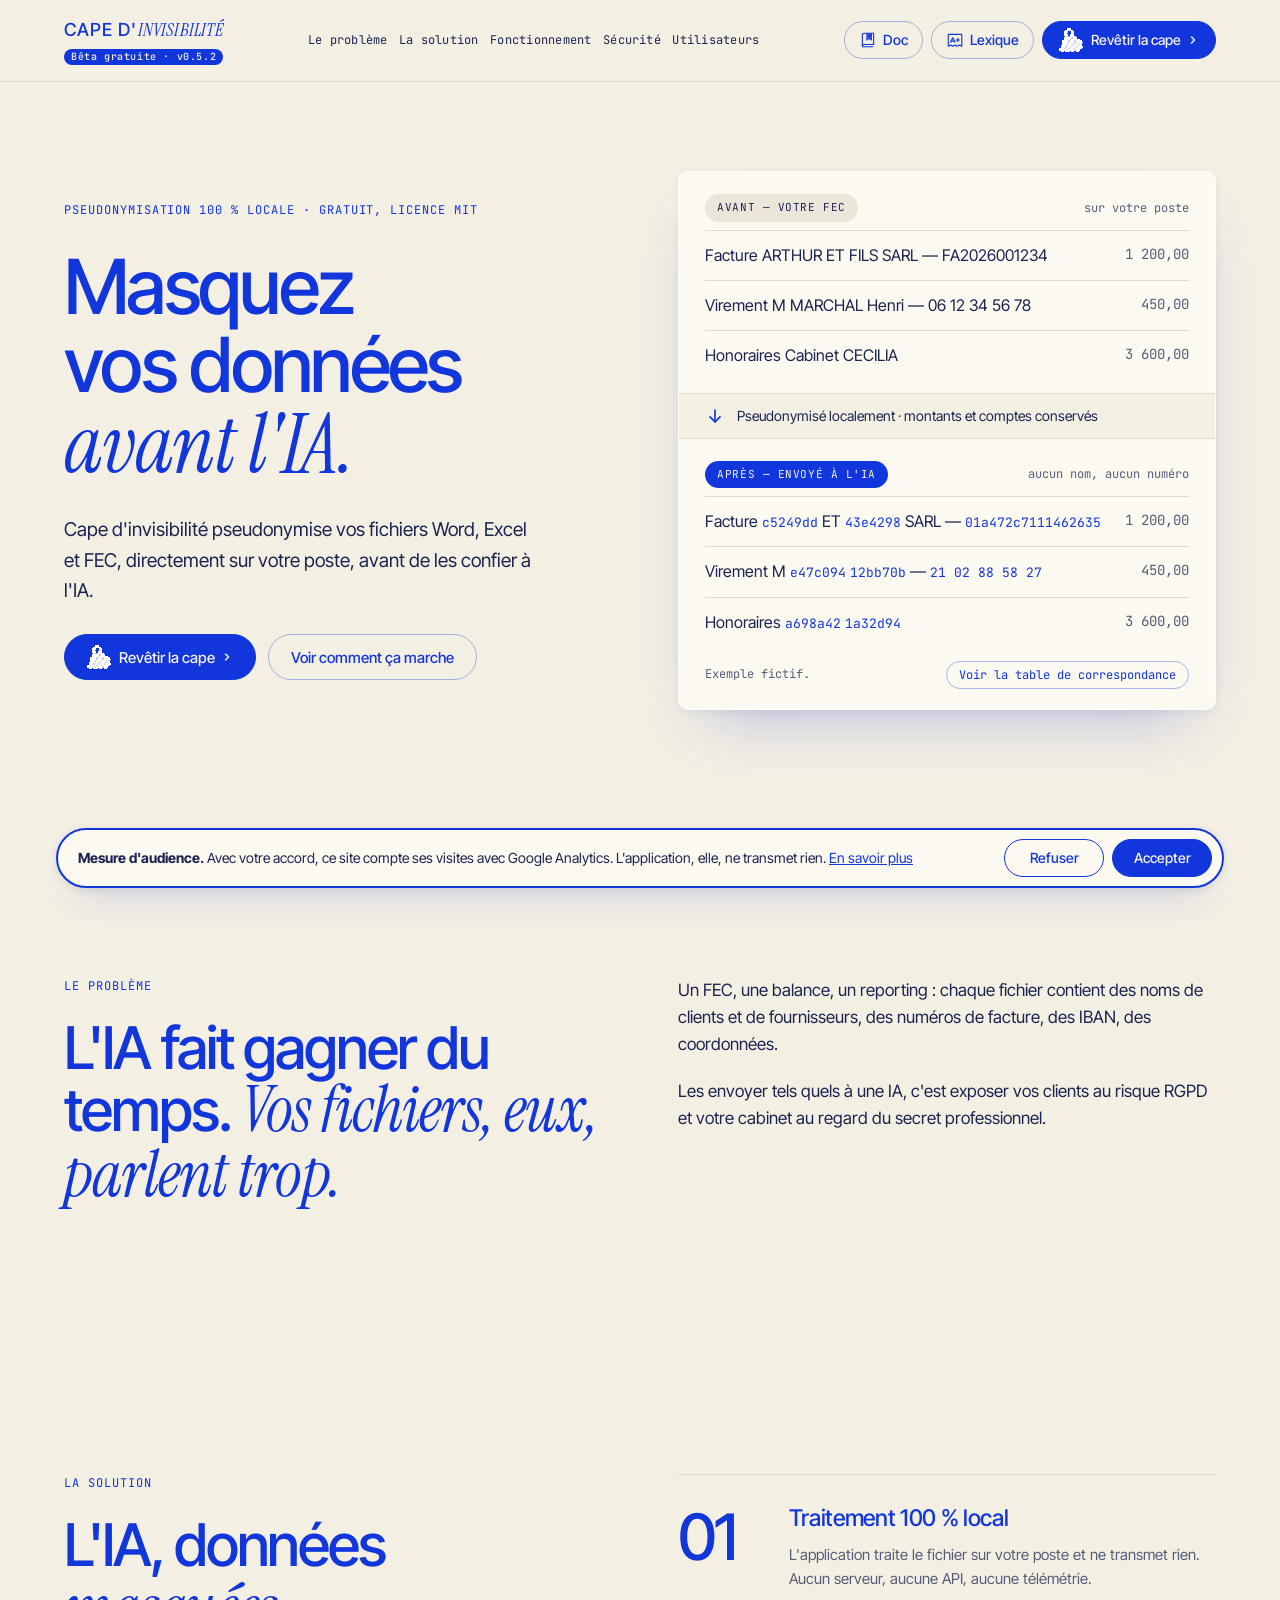
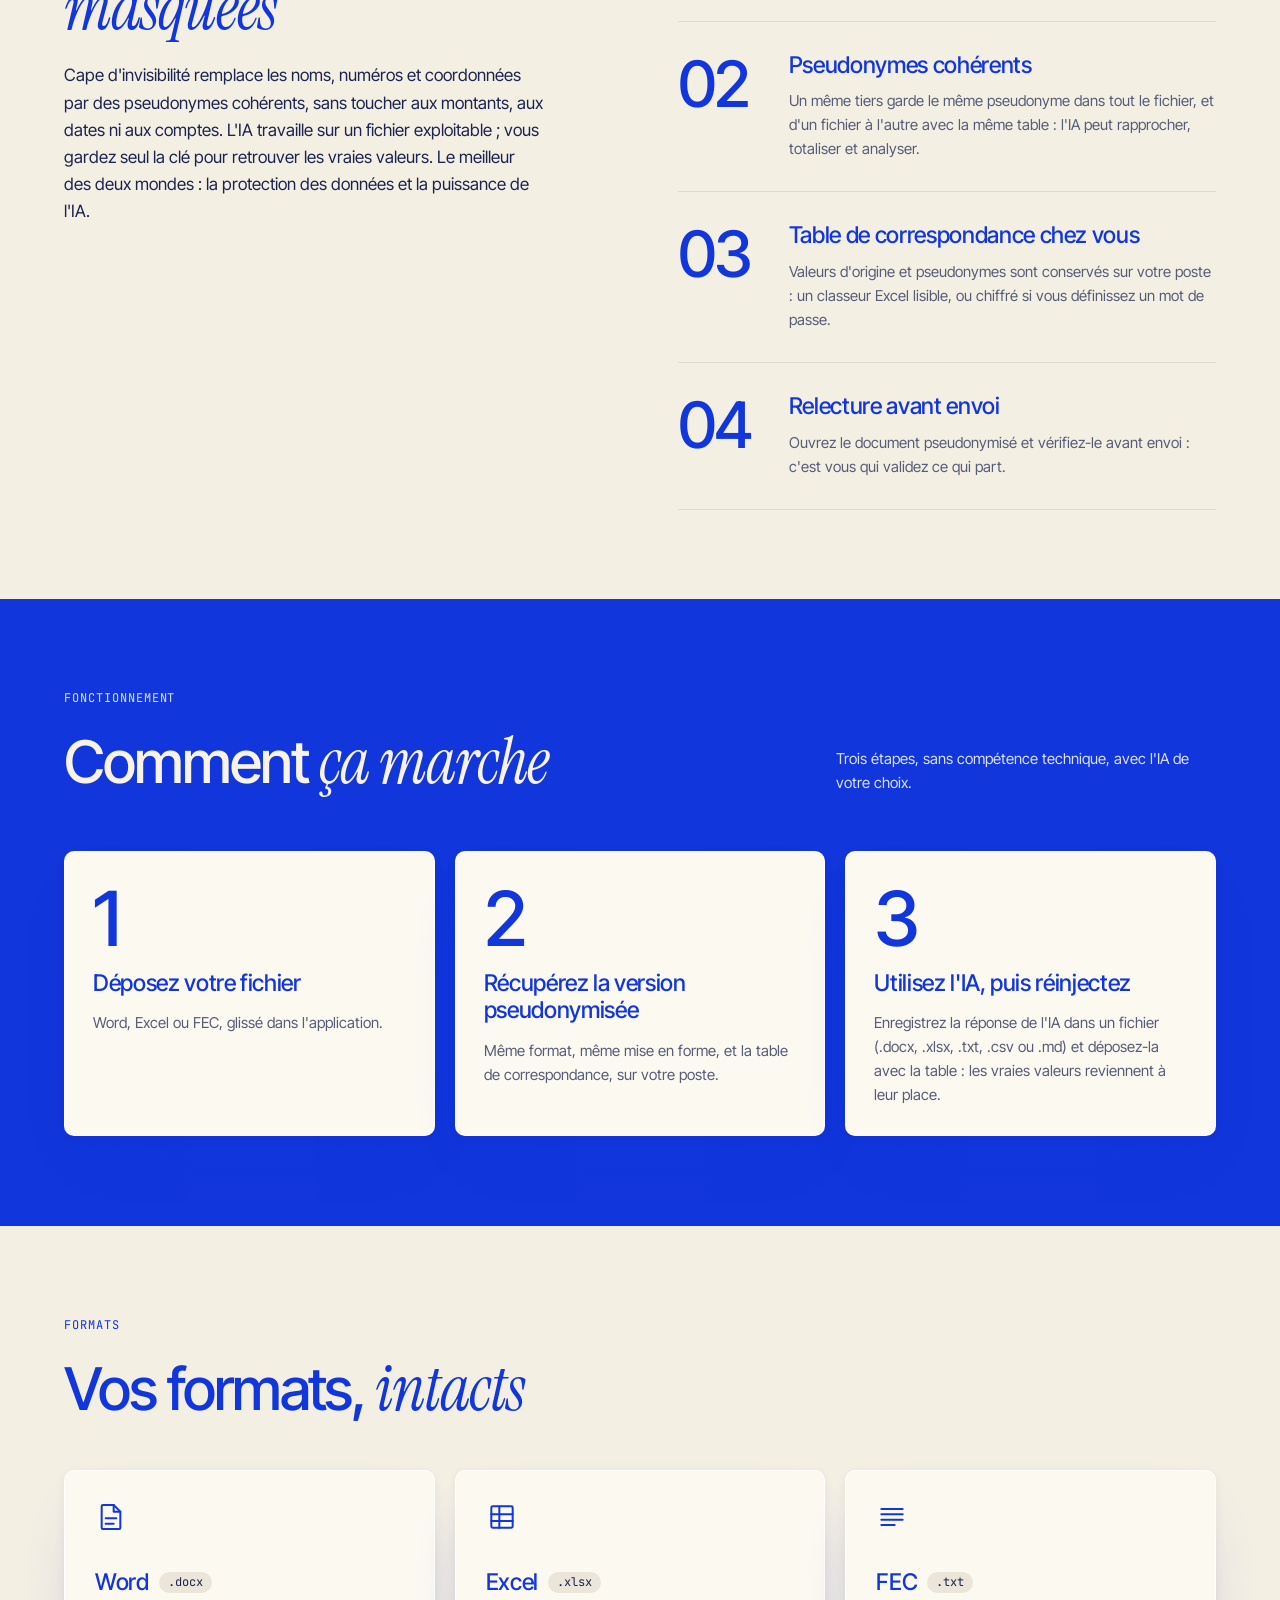
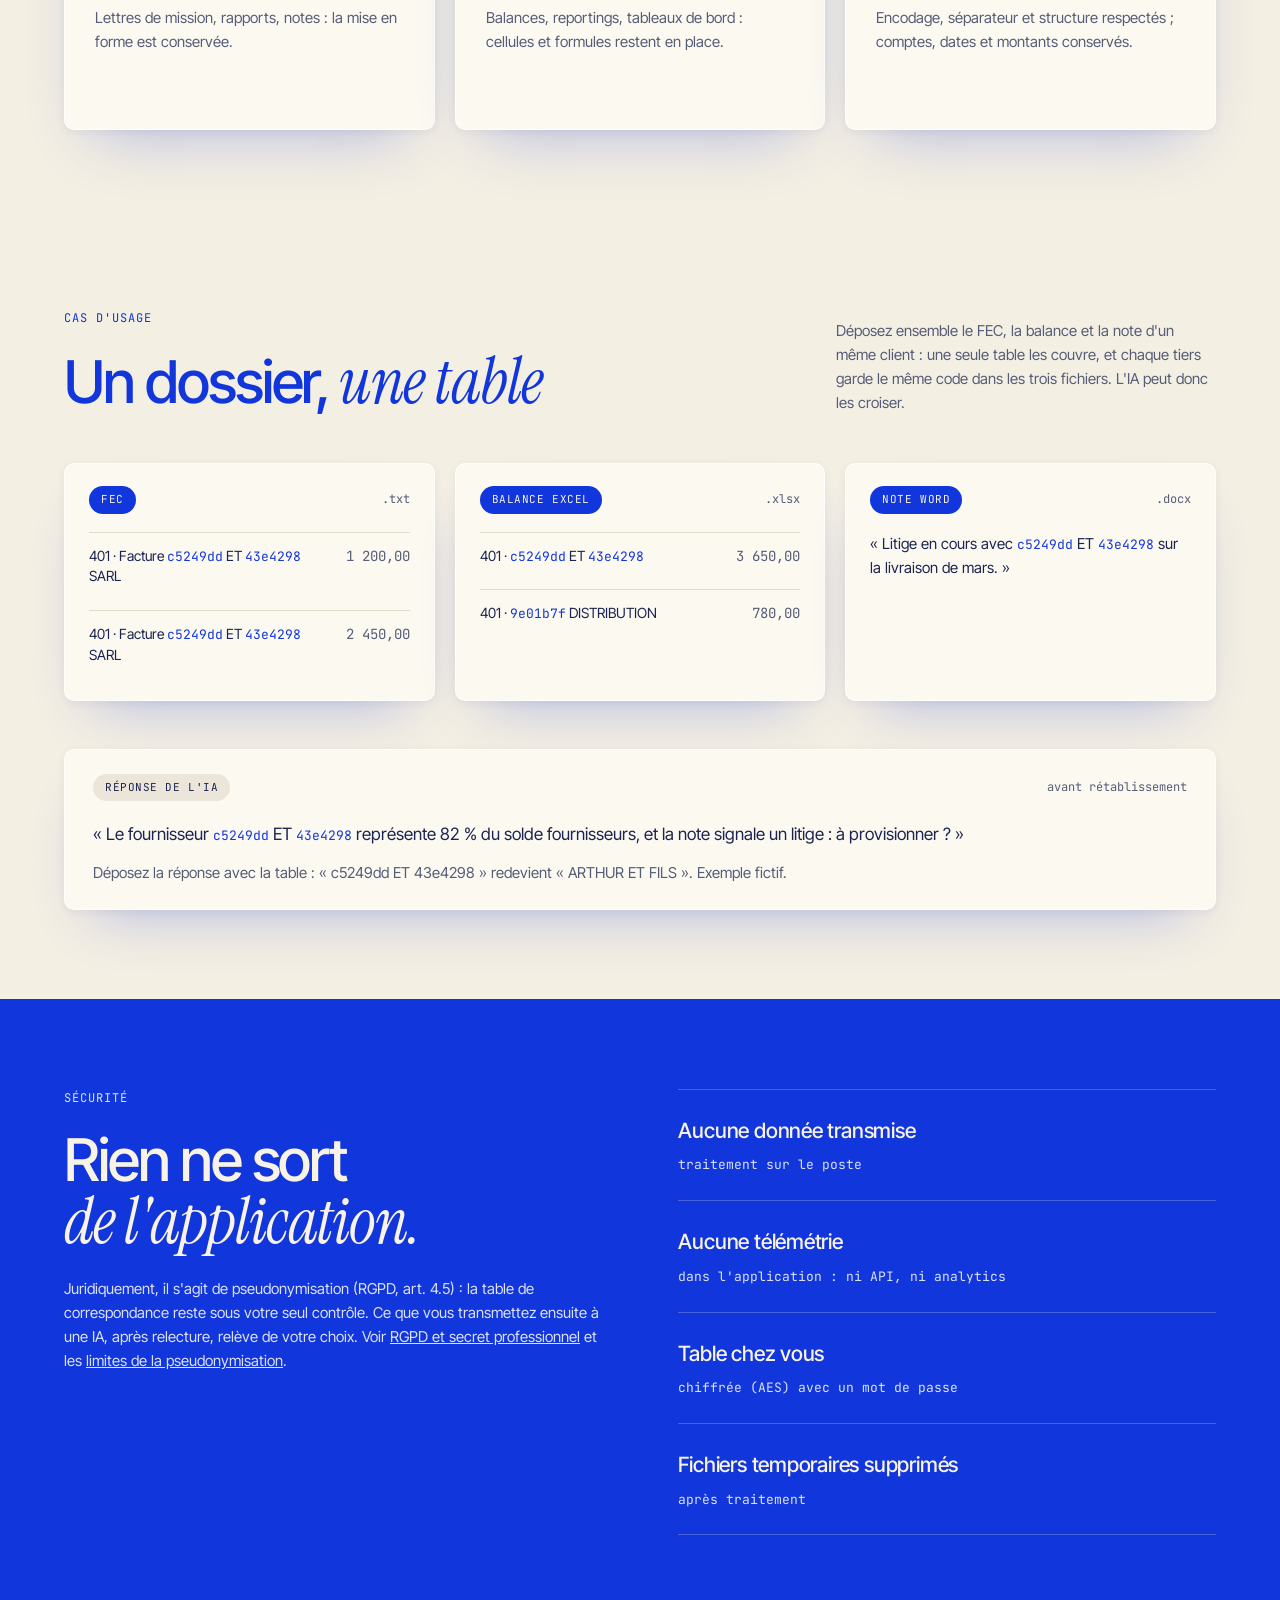
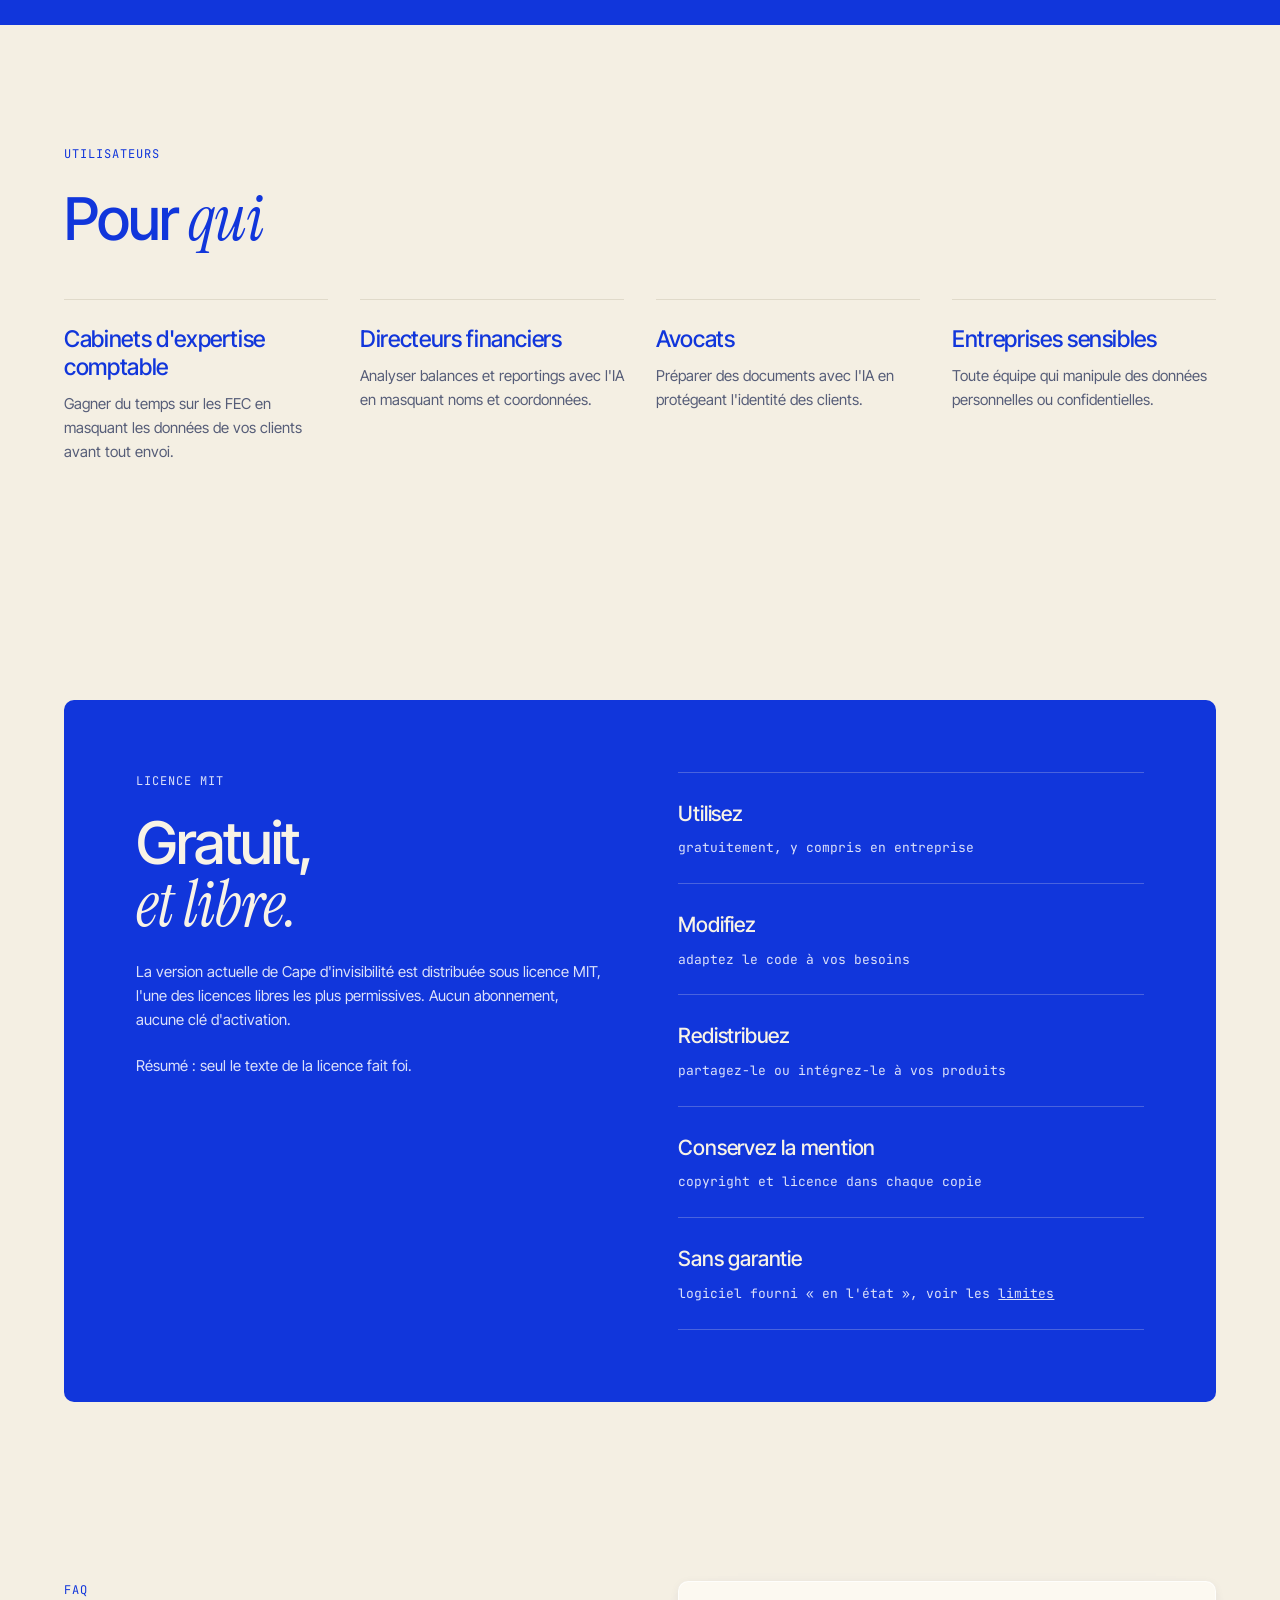
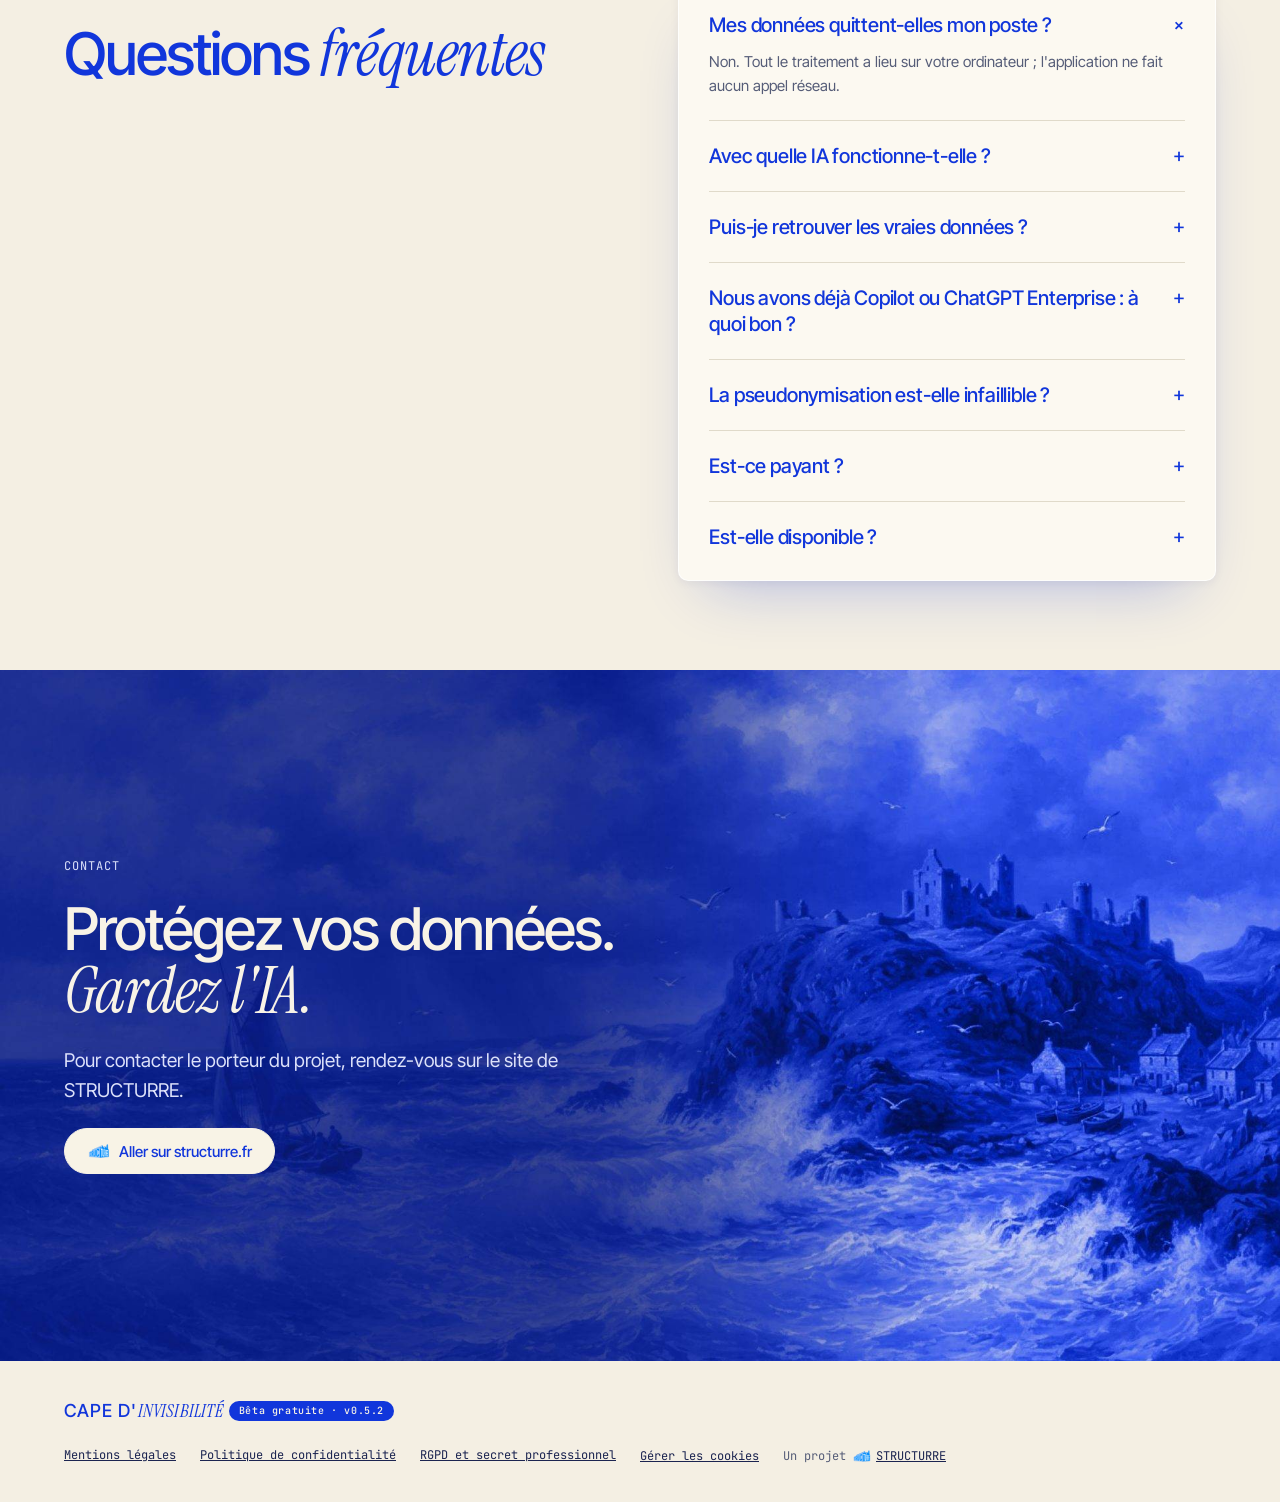
==== commit caf56741: "En-tête : nouveau logo pour Lexique Co-Authored-By: Claude Opus 5.5 <noreply@anthropic.com>" ====
--- a/index.html
+++ b/index.html
@@ -457,7 +457,7 @@
 </nav>
 <div class="header-actions">
 <a class="btn ghost header-doc" href="documentation.html" title="Documentation"><svg class="btn-icon" width="18" height="18" viewBox="0 0 32 32" fill="currentColor" aria-hidden="true"><path d="M26 3H9C7.93913 3 6.92172 3.42143 6.17157 4.17157C5.42143 4.92172 5 5.93913 5 7V28C5 28.2652 5.10536 28.5196 5.29289 28.7071C5.48043 28.8946 5.73478 29 6 29H24C24.2652 29 24.5196 28.8946 24.7071 28.7071C24.8946 28.5196 25 28.2652 25 28C25 27.7348 24.8946 27.4804 24.7071 27.2929C24.5196 27.1054 24.2652 27 24 27H7C7 26.4696 7.21071 25.9609 7.58579 25.5858C7.96086 25.2107 8.46957 25 9 25H26C26.2652 25 26.5196 24.8946 26.7071 24.7071C26.8946 24.5196 27 24.2652 27 24V4C27 3.73478 26.8946 3.48043 26.7071 3.29289C26.5196 3.10536 26.2652 3 26 3ZM15 5H21V14L18.5987 12.2C18.4257 12.0702 18.2151 12 17.9988 12C17.7824 12 17.5718 12.0702 17.3988 12.2L15 14V5ZM25 23H9C8.29768 22.999 7.60763 23.1841 7 23.5362V7C7 6.46957 7.21071 5.96086 7.58579 5.58579C7.96086 5.21071 8.46957 5 9 5H13V16C13 16.1857 13.0517 16.3678 13.1493 16.5257C13.247 16.6837 13.3867 16.8114 13.5528 16.8944C13.7189 16.9775 13.9048 17.0126 14.0898 16.996C14.2748 16.9793 14.4514 16.9114 14.6 16.8L18 14.25L21.4013 16.8C21.574 16.9296 21.7841 16.9997 22 17C22.2652 17 22.5196 16.8946 22.7071 16.7071C22.8946 16.5196 23 16.2652 23 16V5H25V23Z"></path><path d="M15 5H21V14L18 11.75L15 14Z"></path></svg><span class="header-doc-texte">Doc</span></a>
-<a class="btn ghost header-doc" href="lexique.html" title="Lexique"><svg class="btn-icon" width="18" height="18" viewBox="0 0 32 32" fill="currentColor" aria-hidden="true"><path d="M10.9051 6.57373C10.8243 6.40194 10.6963 6.25668 10.5361 6.15493C10.3758 6.05318 10.1899 5.99915 10.0001 5.99915C9.81026 5.99915 9.62435 6.05318 9.46409 6.15493C9.30383 6.25668 9.17585 6.40194 9.09509 6.57373L1.09509 23.5737C1.0392 23.6926 1.00726 23.8213 1.0011 23.9525C0.994942 24.0837 1.01468 24.2148 1.0592 24.3383C1.1491 24.5879 1.33444 24.7915 1.57447 24.9044C1.81449 25.0172 2.08952 25.0302 2.33906 24.9403C2.5886 24.8504 2.79221 24.665 2.90509 24.425L4.98759 20H15.0126L17.0951 24.425C17.151 24.5438 17.2297 24.6505 17.3269 24.7389C17.424 24.8273 17.5376 24.8957 17.6611 24.9403C17.7847 24.9848 17.9158 25.0045 18.047 24.9983C18.1782 24.9922 18.3069 24.9603 18.4257 24.9044C18.5446 24.8485 18.6512 24.7697 18.7396 24.6726C18.8281 24.5755 18.8965 24.4619 18.941 24.3383C18.9855 24.2148 19.0052 24.0837 18.9991 23.9525C18.9929 23.8213 18.961 23.6926 18.9051 23.5737L10.9051 6.57373ZM5.92884 18L10.0001 9.34873L14.0713 18H5.92884Z" stroke="currentColor" stroke-width="0.9" stroke-linejoin="round"></path><path d="M25.0001 12C23.4051 12 22.1588 12.4337 21.2963 13.29C21.1158 13.4782 21.0159 13.7296 21.018 13.9904C21.0202 14.2513 21.1241 14.5009 21.3078 14.6862C21.4914 14.8715 21.7402 14.9776 22.001 14.9821C22.2618 14.9865 22.514 14.8889 22.7038 14.71C23.1788 14.2387 23.9538 14 25.0001 14C26.6538 14 28.0001 15.125 28.0001 16.5V16.9025C27.1127 16.3088 26.0678 15.9944 25.0001 16C22.2426 16 20.0001 18.0187 20.0001 20.5C20.0001 22.9812 22.2426 25 25.0001 25C26.0682 25.0047 27.1132 24.689 28.0001 24.0937C28.0125 24.359 28.1298 24.6084 28.3261 24.7871C28.5225 24.9659 28.7817 25.0593 29.047 25.0469C29.3122 25.0344 29.5616 24.9171 29.7403 24.7208C29.9191 24.5245 30.0125 24.2652 30.0001 24V16.5C30.0001 14.0187 27.7576 12 25.0001 12ZM25.0001 23C23.3463 23 22.0001 21.875 22.0001 20.5C22.0001 19.125 23.3463 18 25.0001 18C26.6538 18 28.0001 19.125 28.0001 20.5C28.0001 21.875 26.6538 23 25.0001 23Z"></path></svg><span class="header-doc-texte">Lexique</span></a>
+<a class="btn ghost header-doc" href="lexique.html" title="Lexique"><svg class="btn-icon" width="18" height="18" viewBox="0 0 32 32" fill="currentColor" aria-hidden="true"><path d="M27 5H5C4.46957 5 3.96086 5.21071 3.58579 5.58579C3.21071 5.96086 3 6.46957 3 7V27C2.99988 27.1705 3.04337 27.3383 3.12636 27.4873C3.20934 27.6363 3.32904 27.7616 3.4741 27.8513C3.61916 27.941 3.78474 27.9921 3.95511 27.9997C4.12549 28.0074 4.29499 27.9713 4.4475 27.895L8 26.1175L11.5525 27.895C11.6914 27.9645 11.8446 28.0007 12 28.0007C12.1554 28.0007 12.3086 27.9645 12.4475 27.895L16 26.1175L19.5525 27.895C19.6914 27.9645 19.8446 28.0007 20 28.0007C20.1554 28.0007 20.3086 27.9645 20.4475 27.895L24 26.1175L27.5525 27.895C27.705 27.9713 27.8745 28.0074 28.0449 27.9997C28.2153 27.9921 28.3808 27.941 28.5259 27.8513C28.671 27.7616 28.7907 27.6363 28.8736 27.4873C28.9566 27.3383 29.0001 27.1705 29 27V7C29 6.46957 28.7893 5.96086 28.4142 5.58579C28.0391 5.21071 27.5304 5 27 5ZM27 25.3825L24.4475 24.105C24.3086 24.0355 24.1554 23.9993 24 23.9993C23.8446 23.9993 23.6914 24.0355 23.5525 24.105L20 25.8825L16.4475 24.105C16.3086 24.0355 16.1554 23.9993 16 23.9993C15.8446 23.9993 15.6914 24.0355 15.5525 24.105L12 25.8825L8.4475 24.105C8.30857 24.0355 8.15535 23.9993 8 23.9993C7.84465 23.9993 7.69143 24.0355 7.5525 24.105L5 25.3825V7H27V25.3825ZM7.5525 20.895C7.67002 20.9539 7.79798 20.989 7.92908 20.9983C8.06017 21.0077 8.19183 20.9911 8.31651 20.9495C8.4412 20.908 8.55647 20.8422 8.65573 20.7561C8.75499 20.67 8.8363 20.5651 8.895 20.4475L9.6175 19H14.3825L15.105 20.4475C15.1638 20.565 15.2451 20.6698 15.3444 20.7559C15.4436 20.842 15.5589 20.9077 15.6836 20.9493C15.8082 20.9908 15.9399 21.0074 16.0709 20.9981C16.202 20.9888 16.33 20.9538 16.4475 20.895C16.565 20.8362 16.6698 20.7549 16.7559 20.6556C16.842 20.5563 16.9077 20.4411 16.9493 20.3164C16.9908 20.1918 17.0074 20.0601 16.9981 19.9291C16.9888 19.798 16.9538 19.67 16.895 19.5525L12.895 11.5525C12.8121 11.3861 12.6844 11.2461 12.5263 11.1483C12.3682 11.0504 12.1859 10.9986 12 10.9986C11.8141 10.9986 11.6318 11.0504 11.4737 11.1483C11.3156 11.2461 11.1879 11.3861 11.105 11.5525L7.105 19.5525C7.04615 19.67 7.01104 19.798 7.00168 19.9291C6.99232 20.0602 7.0089 20.1918 7.05046 20.3165C7.09202 20.4412 7.15775 20.5565 7.2439 20.6557C7.33004 20.755 7.43491 20.8363 7.5525 20.895ZM12 14.2362L13.3825 17H10.6175L12 14.2362ZM17 16C17 15.7348 17.1054 15.4804 17.2929 15.2929C17.4804 15.1054 17.7348 15 18 15H20V13C20 12.7348 20.1054 12.4804 20.2929 12.2929C20.4804 12.1054 20.7348 12 21 12C21.2652 12 21.5196 12.1054 21.7071 12.2929C21.8946 12.4804 22 12.7348 22 13V15H24C24.2652 15 24.5196 15.1054 24.7071 15.2929C24.8946 15.4804 25 15.7348 25 16C25 16.2652 24.8946 16.5196 24.7071 16.7071C24.5196 16.8946 24.2652 17 24 17H22V19C22 19.2652 21.8946 19.5196 21.7071 19.7071C21.5196 19.8946 21.2652 20 21 20C20.7348 20 20.4804 19.8946 20.2929 19.7071C20.1054 19.5196 20 19.2652 20 19V17H18C17.7348 17 17.4804 16.8946 17.2929 16.7071C17.1054 16.5196 17 16.2652 17 16Z"></path></svg><span class="header-doc-texte">Lexique</span></a>
 <a class="btn header-cta" href="installation.html"><img class="btn-icon" src="assets/cape.png" alt="" width="24" height="24">Revêtir la cape<svg class="chevron" width="12" height="12" viewBox="0 0 24 24" fill="none" stroke="currentColor" stroke-width="3" stroke-linecap="round" stroke-linejoin="round" aria-hidden="true"><path d="M9 6l6 6-6 6"></path></svg></a>
 </div>
 </div>
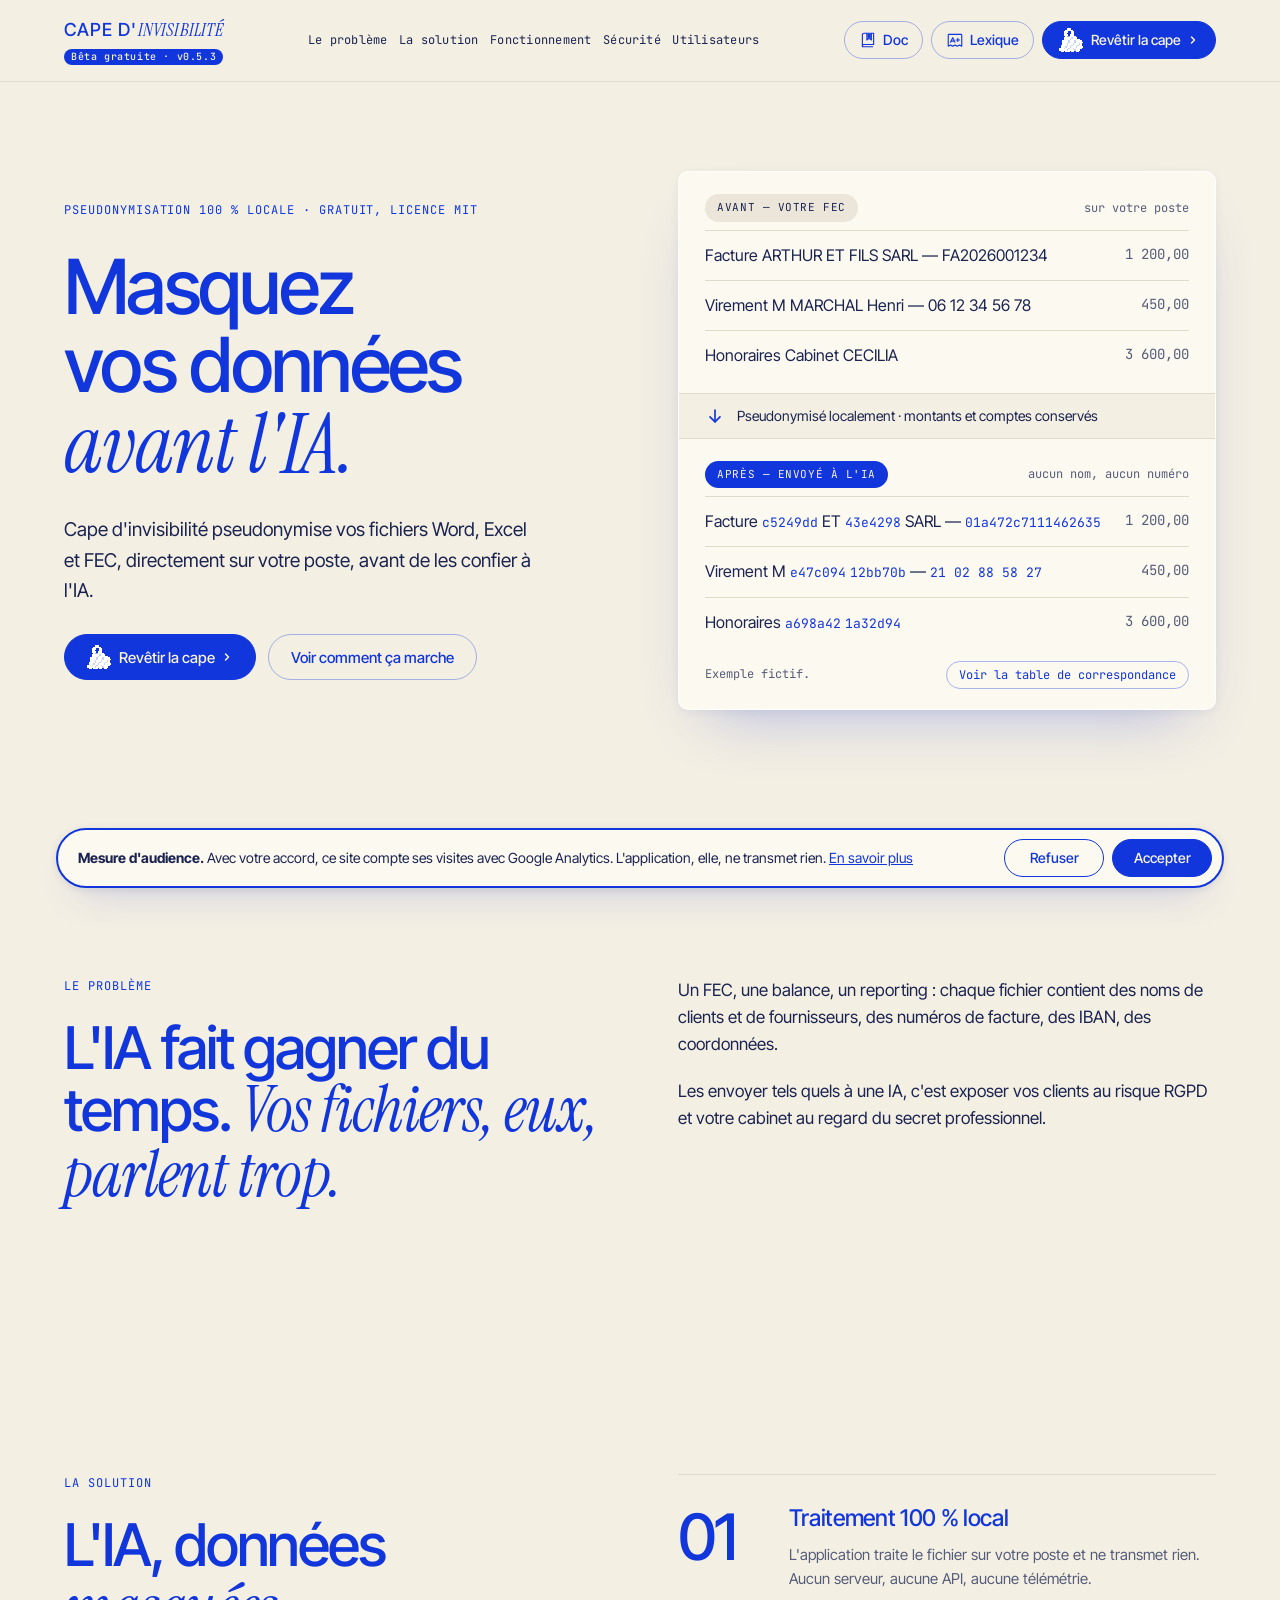
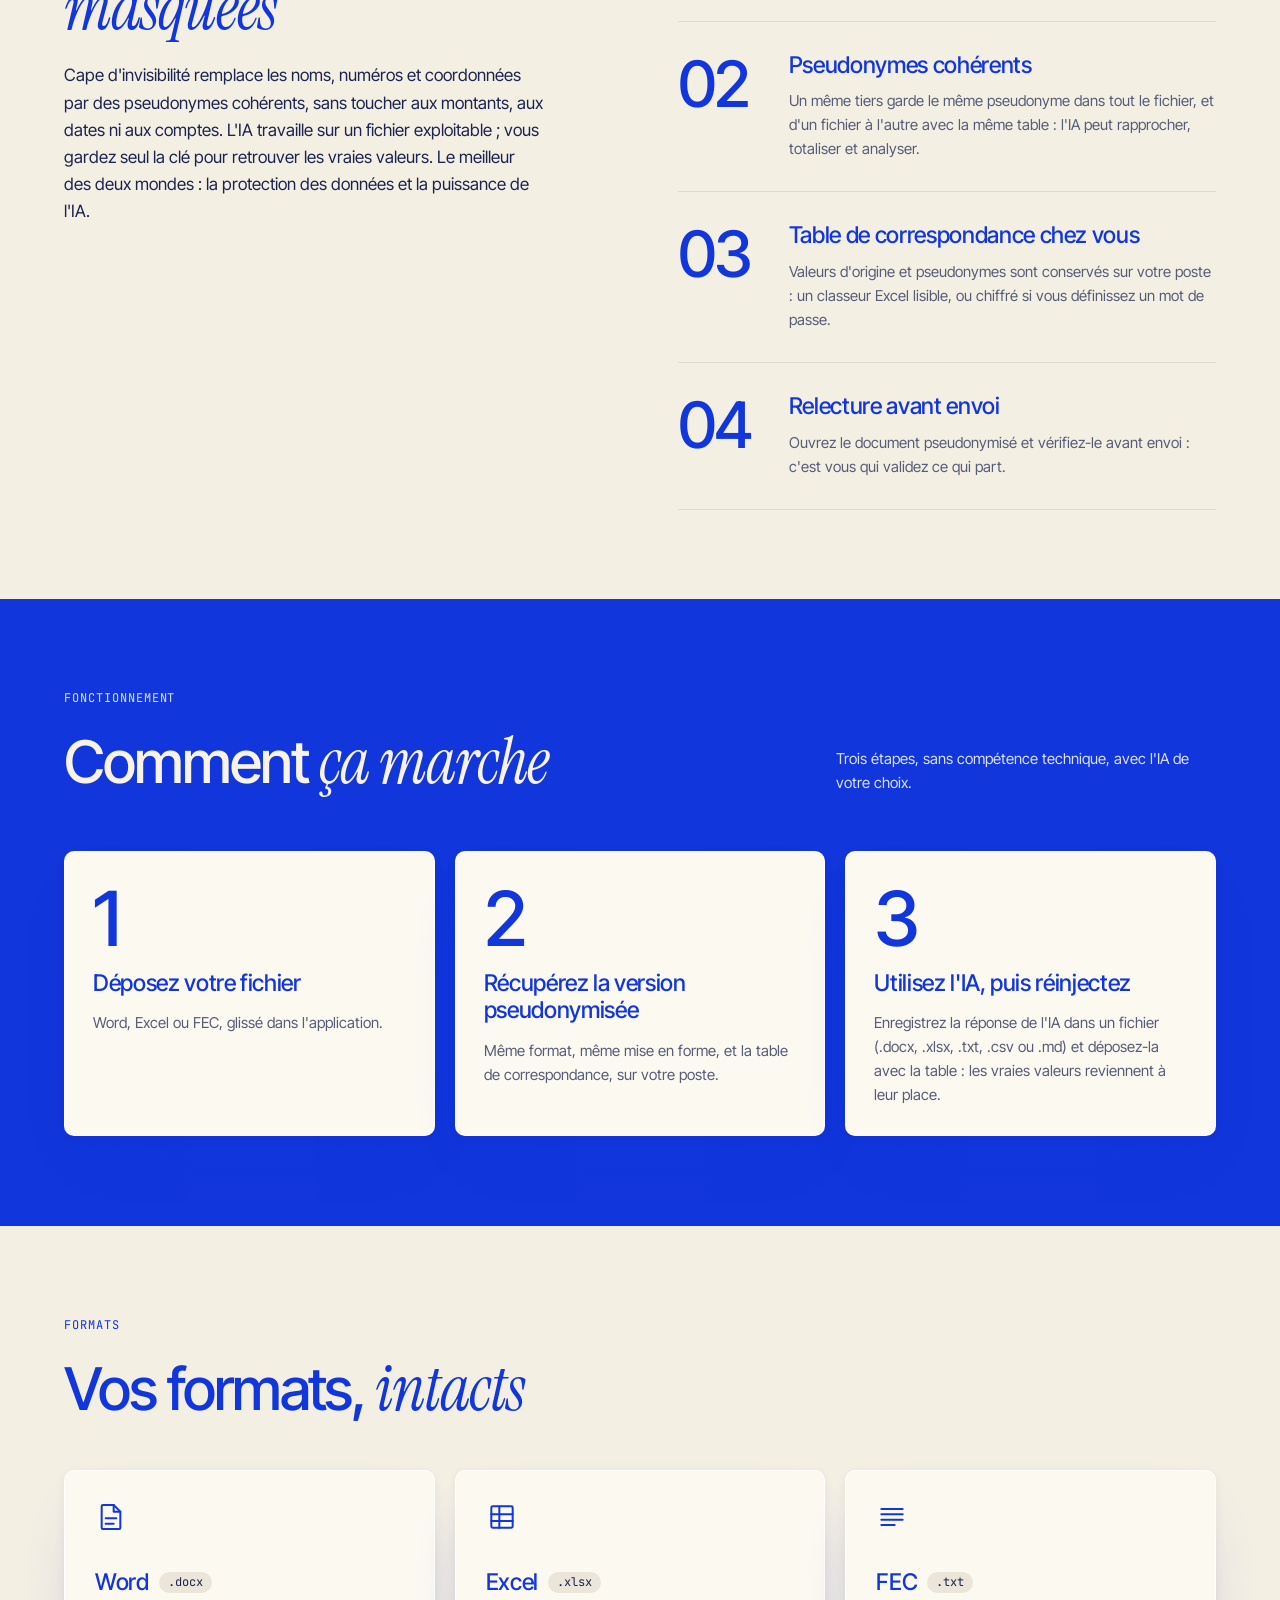
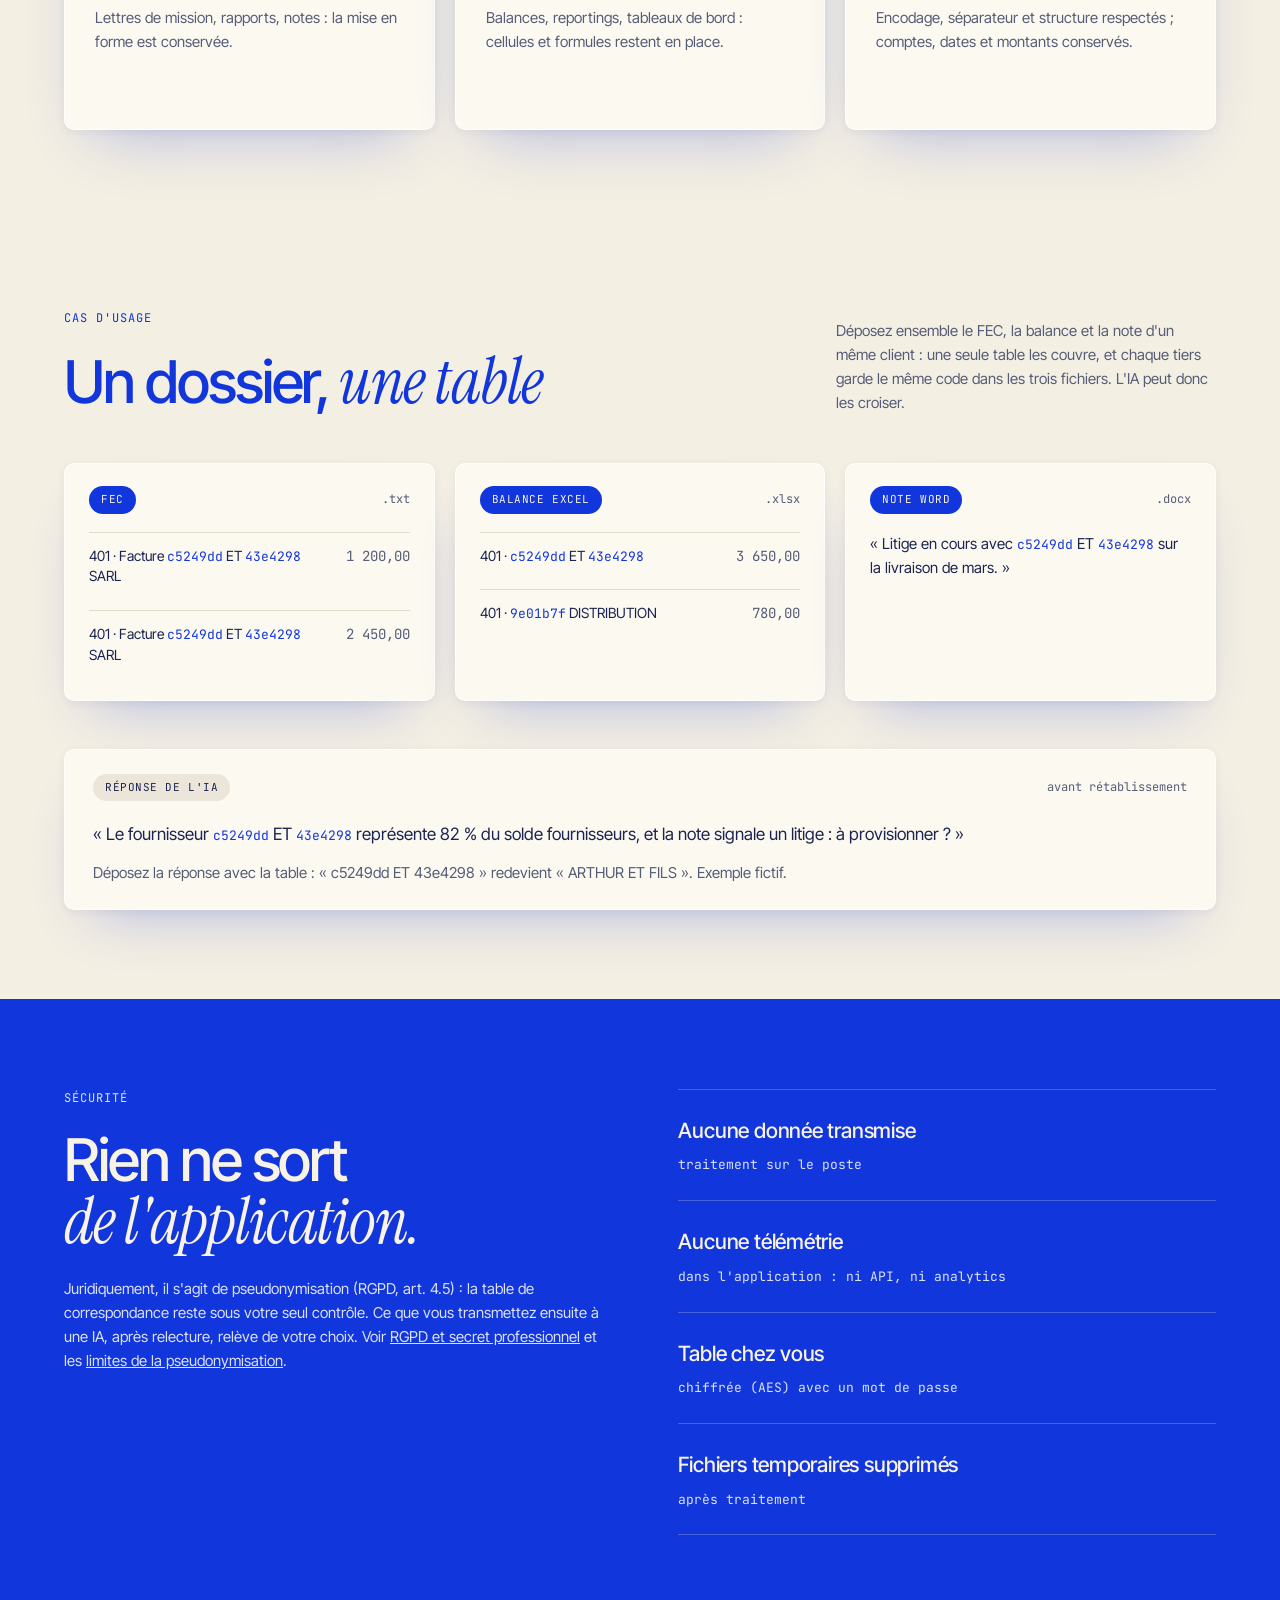
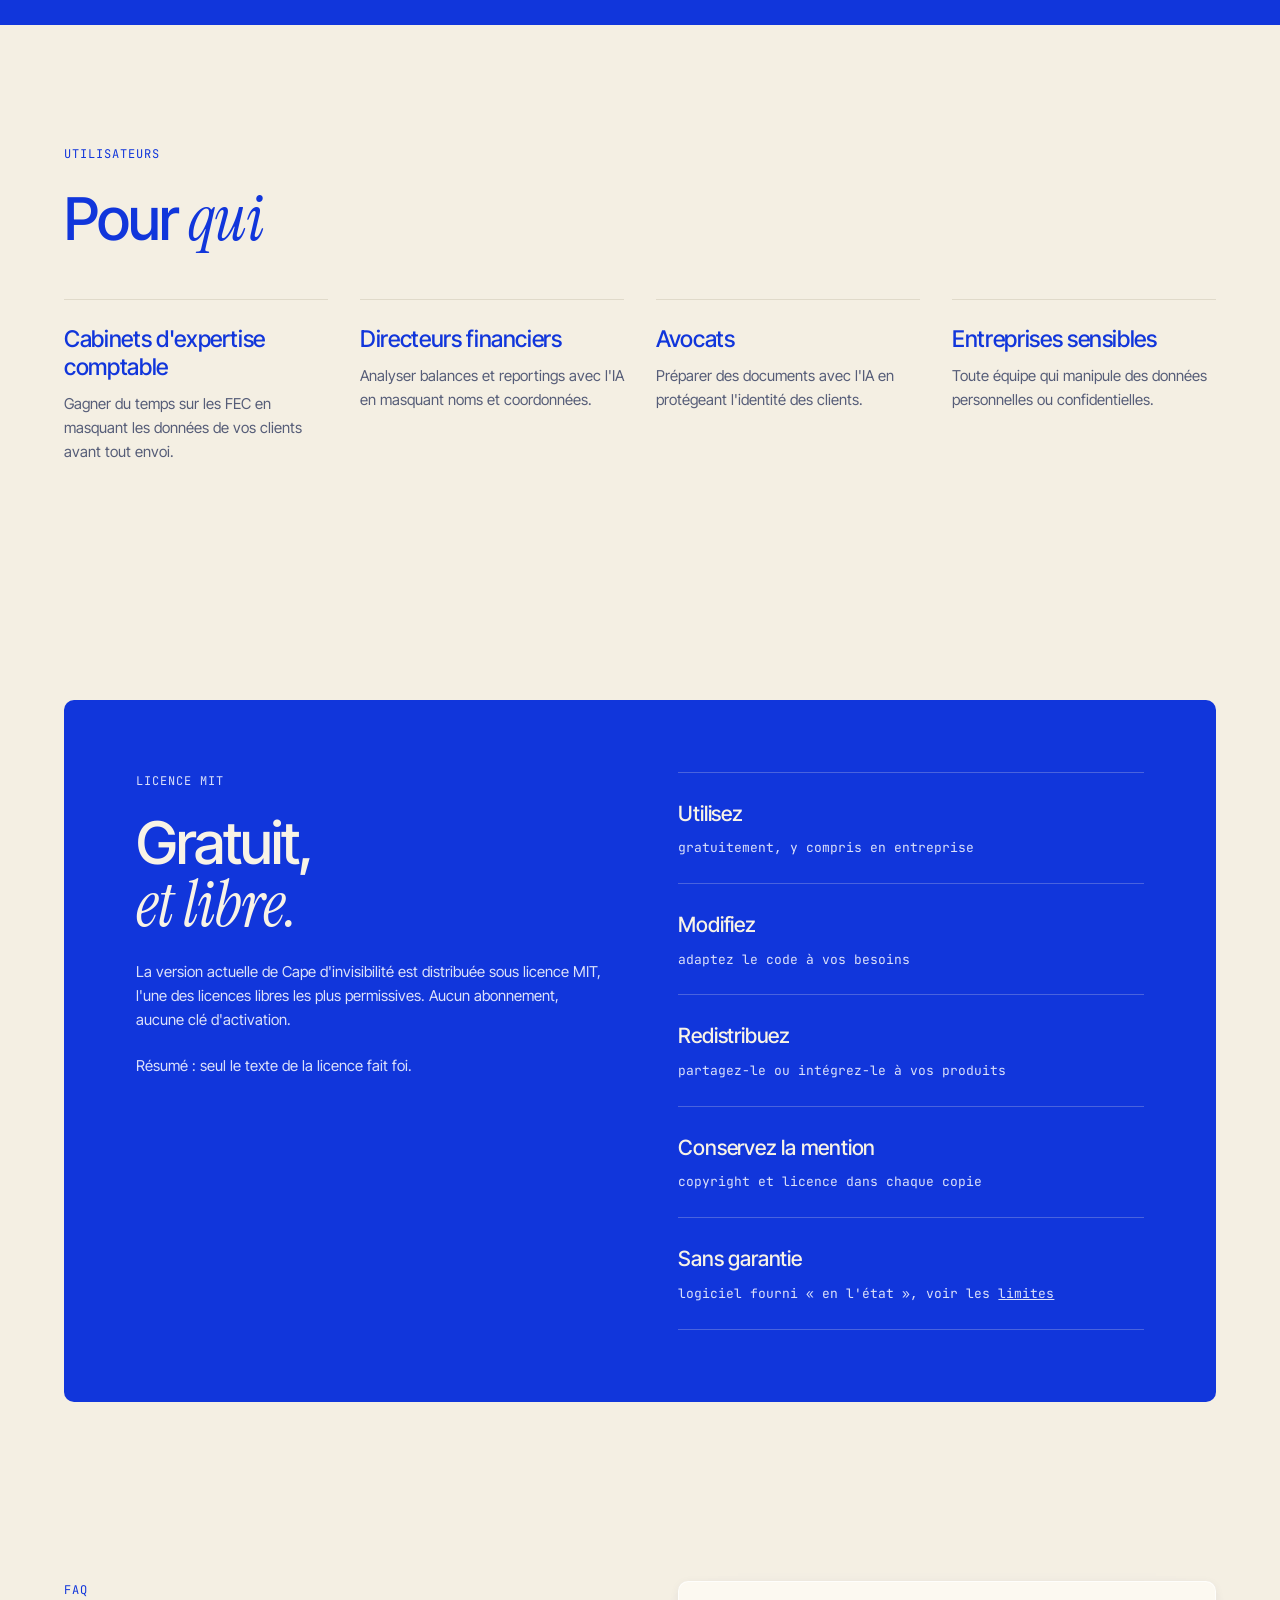
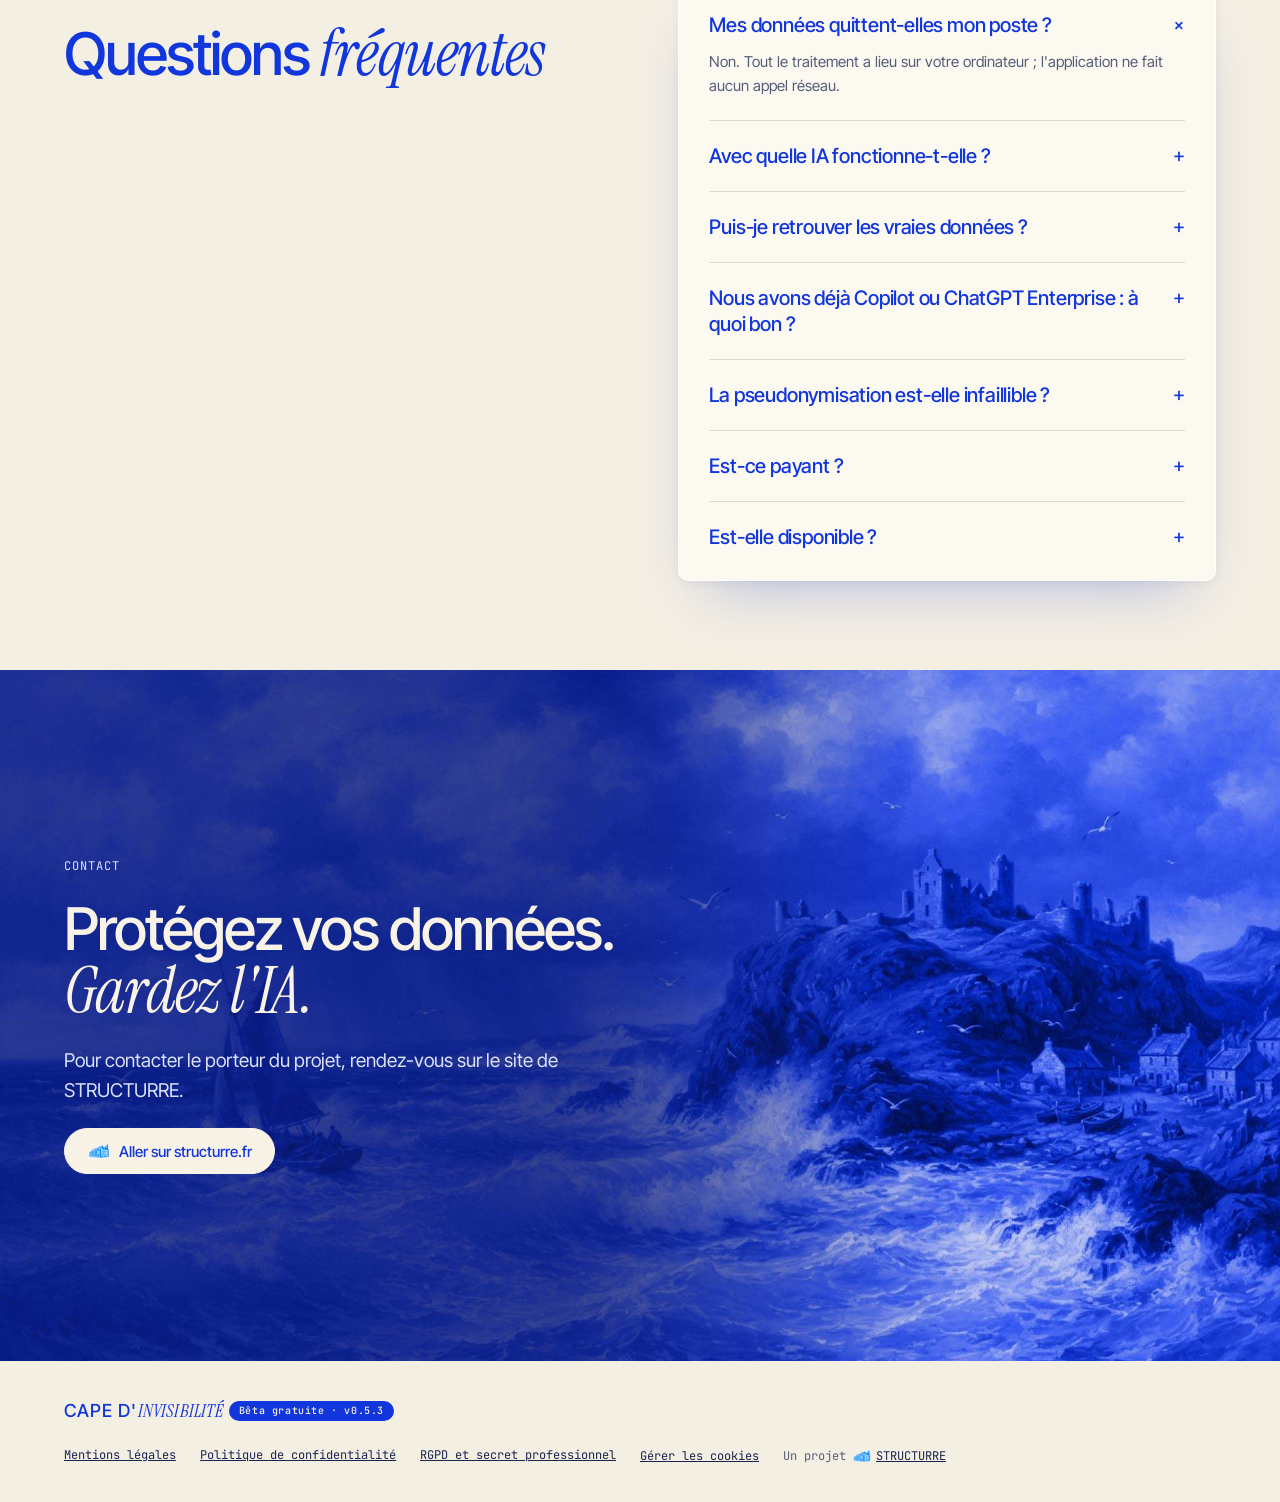
==== commit 021319c6: "Version 0.5.3 : paquets, lexique et note du journal Co-Authored-By: Claude Opus 5.5 <noreply@anthrop" ====
--- a/index.html
+++ b/index.html
@@ -447,7 +447,7 @@
 <!-- En-tête -->
 <header class="site-header">
 <div class="wrap">
-<a class="logo" href="#accueil">CAPE D'<span>INVISIBILITÉ</span><sup class="beta">Bêta gratuite · v0.5.2</sup></a>
+<a class="logo" href="#accueil">CAPE D'<span>INVISIBILITÉ</span><sup class="beta">Bêta gratuite · v0.5.3</sup></a>
 <nav class="site-nav" aria-label="Navigation principale">
 <a href="#probleme">Le problème</a>
 <a href="#solution">La solution</a>
@@ -733,7 +733,7 @@
 </details>
 <details>
 <summary>Est-elle disponible ?<span aria-hidden="true">+</span></summary>
-<p class="small">Oui : la version bêta gratuite 0.5.2 est téléchargeable dès maintenant pour PC et Mac. <a href="installation.html">Suivez le guide d'installation</a>.</p>
+<p class="small">Oui : la version bêta gratuite 0.5.3 est téléchargeable dès maintenant pour PC et Mac. <a href="installation.html">Suivez le guide d'installation</a>.</p>
 </details>
 </div>
 </div>
@@ -752,7 +752,7 @@
 <!-- Pied de page -->
 <footer class="site-footer">
 <div class="wrap">
-<span class="logo">CAPE D'<span>INVISIBILITÉ</span><sup class="beta">Bêta gratuite · v0.5.2</sup></span>
+<span class="logo">CAPE D'<span>INVISIBILITÉ</span><sup class="beta">Bêta gratuite · v0.5.3</sup></span>
 <nav class="legal" aria-label="Liens légaux">
 <a href="mentions-legales.html">Mentions légales</a>
 <a href="mentions-legales.html#donnees">Politique de confidentialité</a>
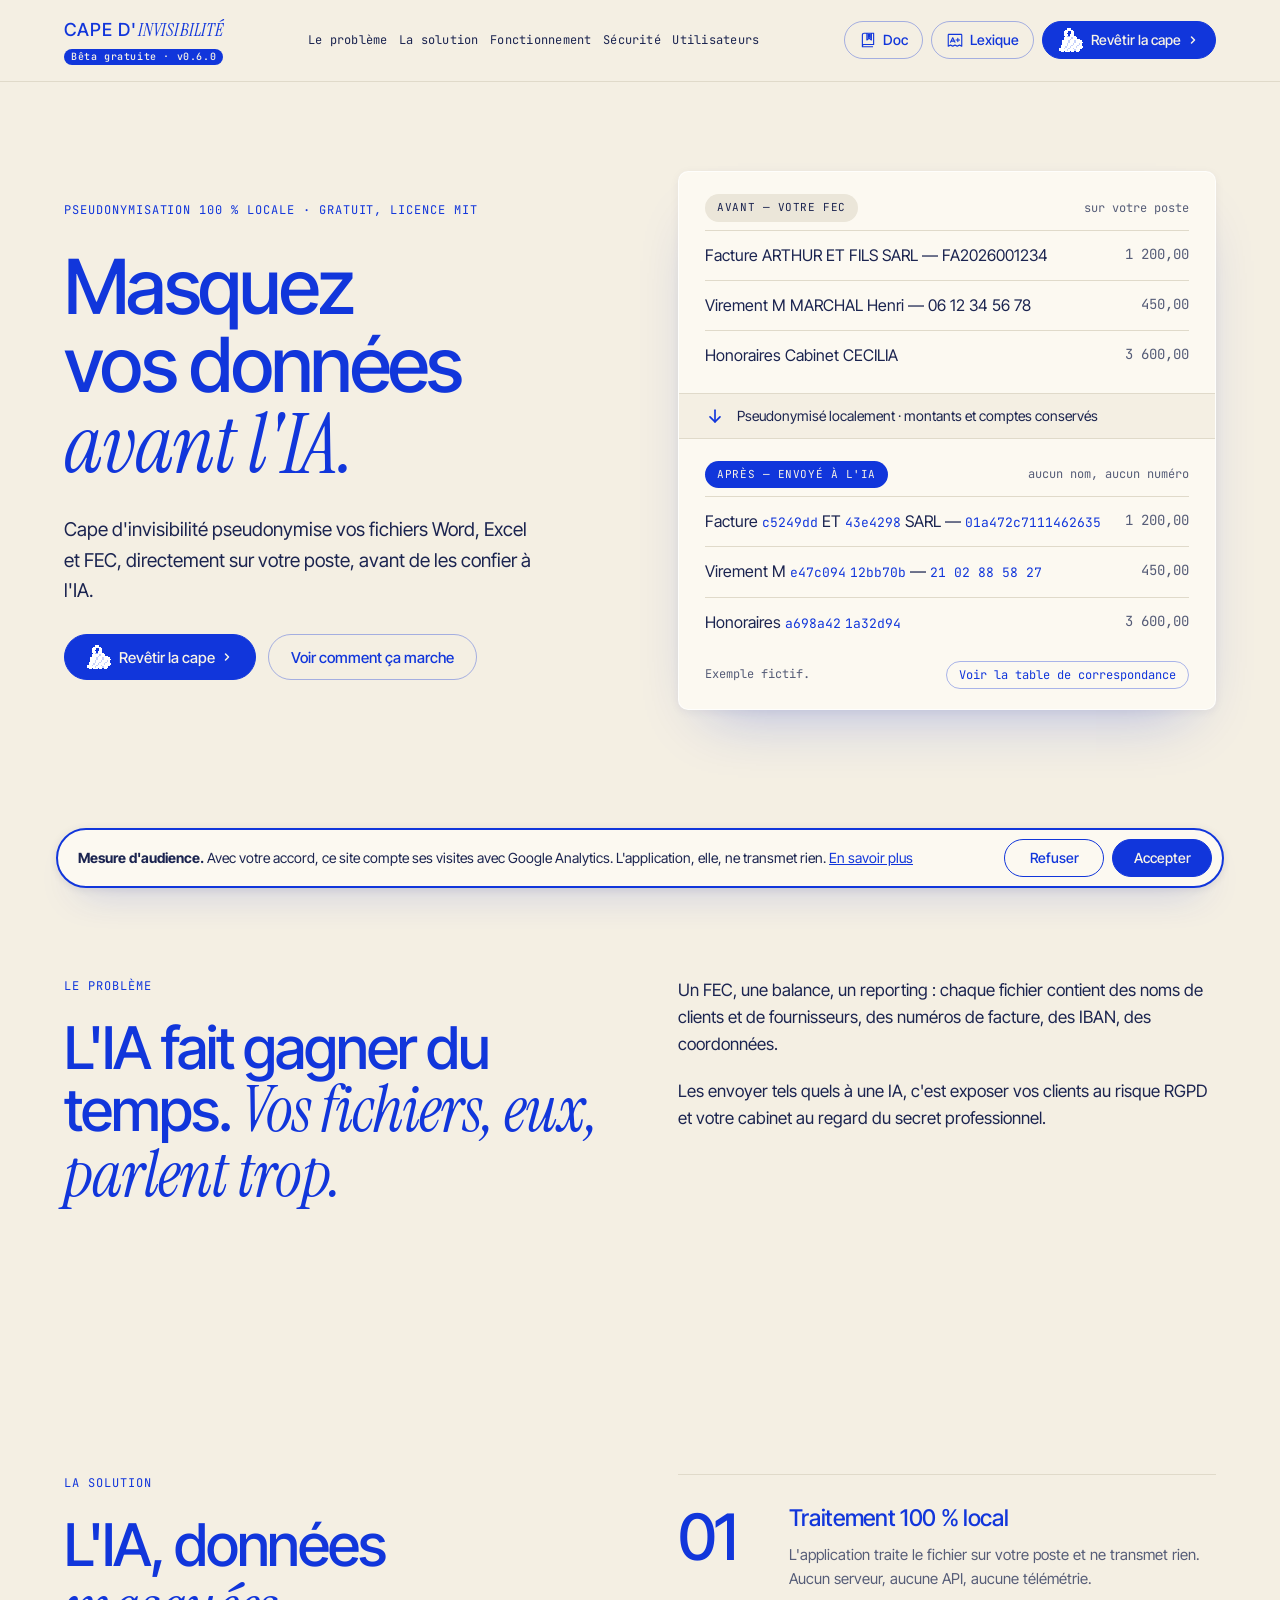
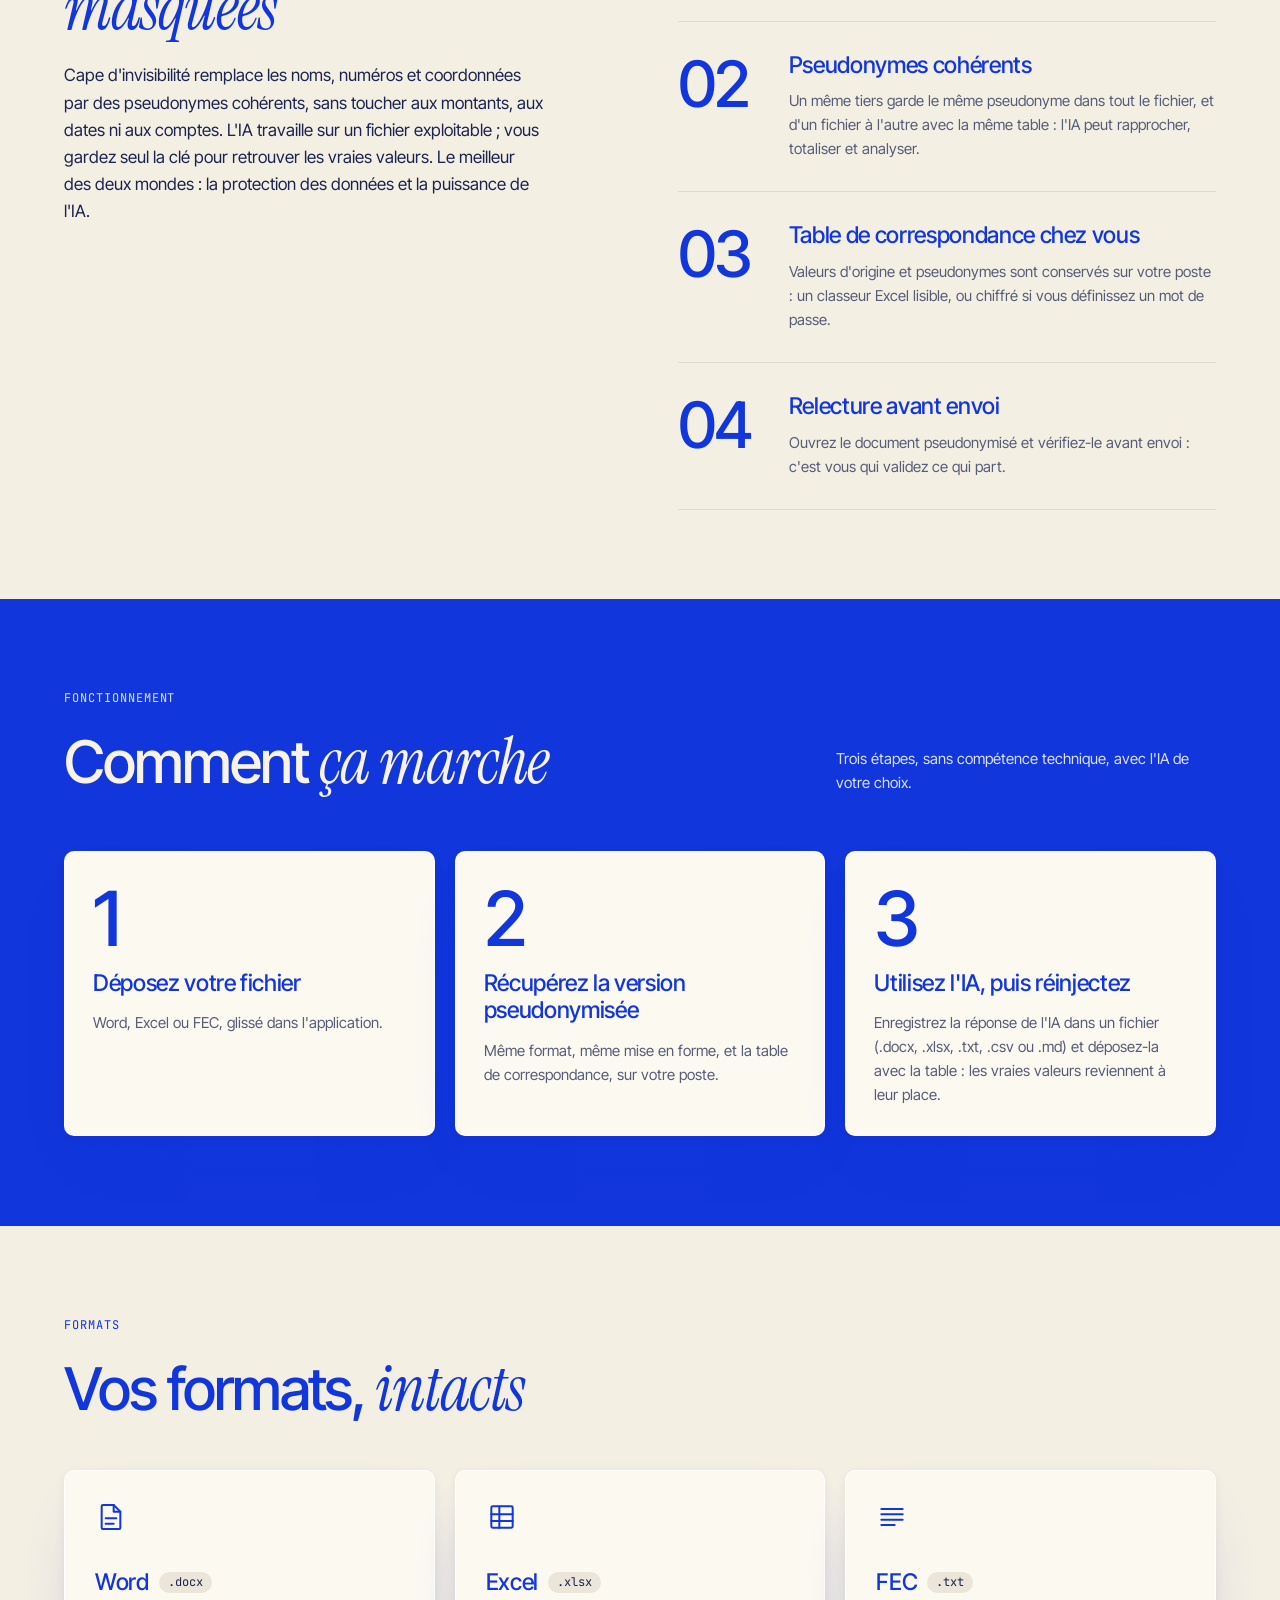
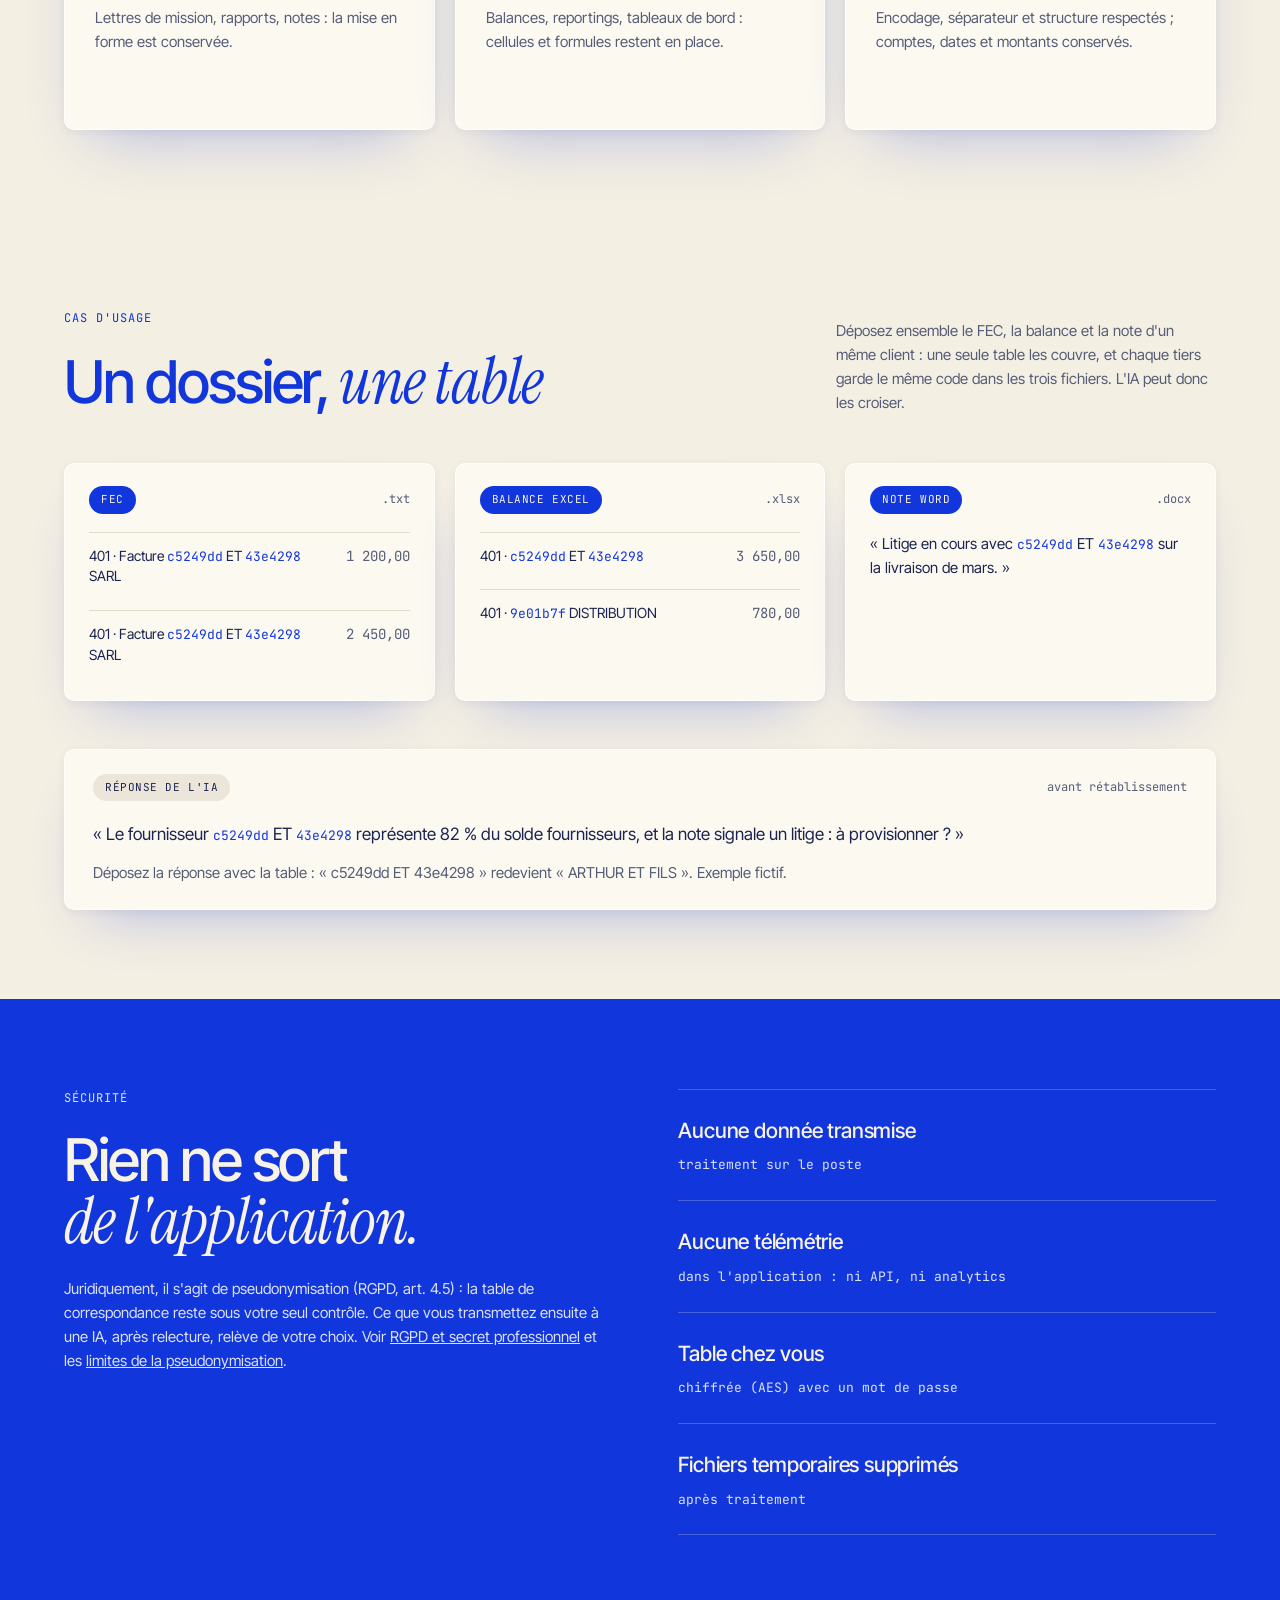
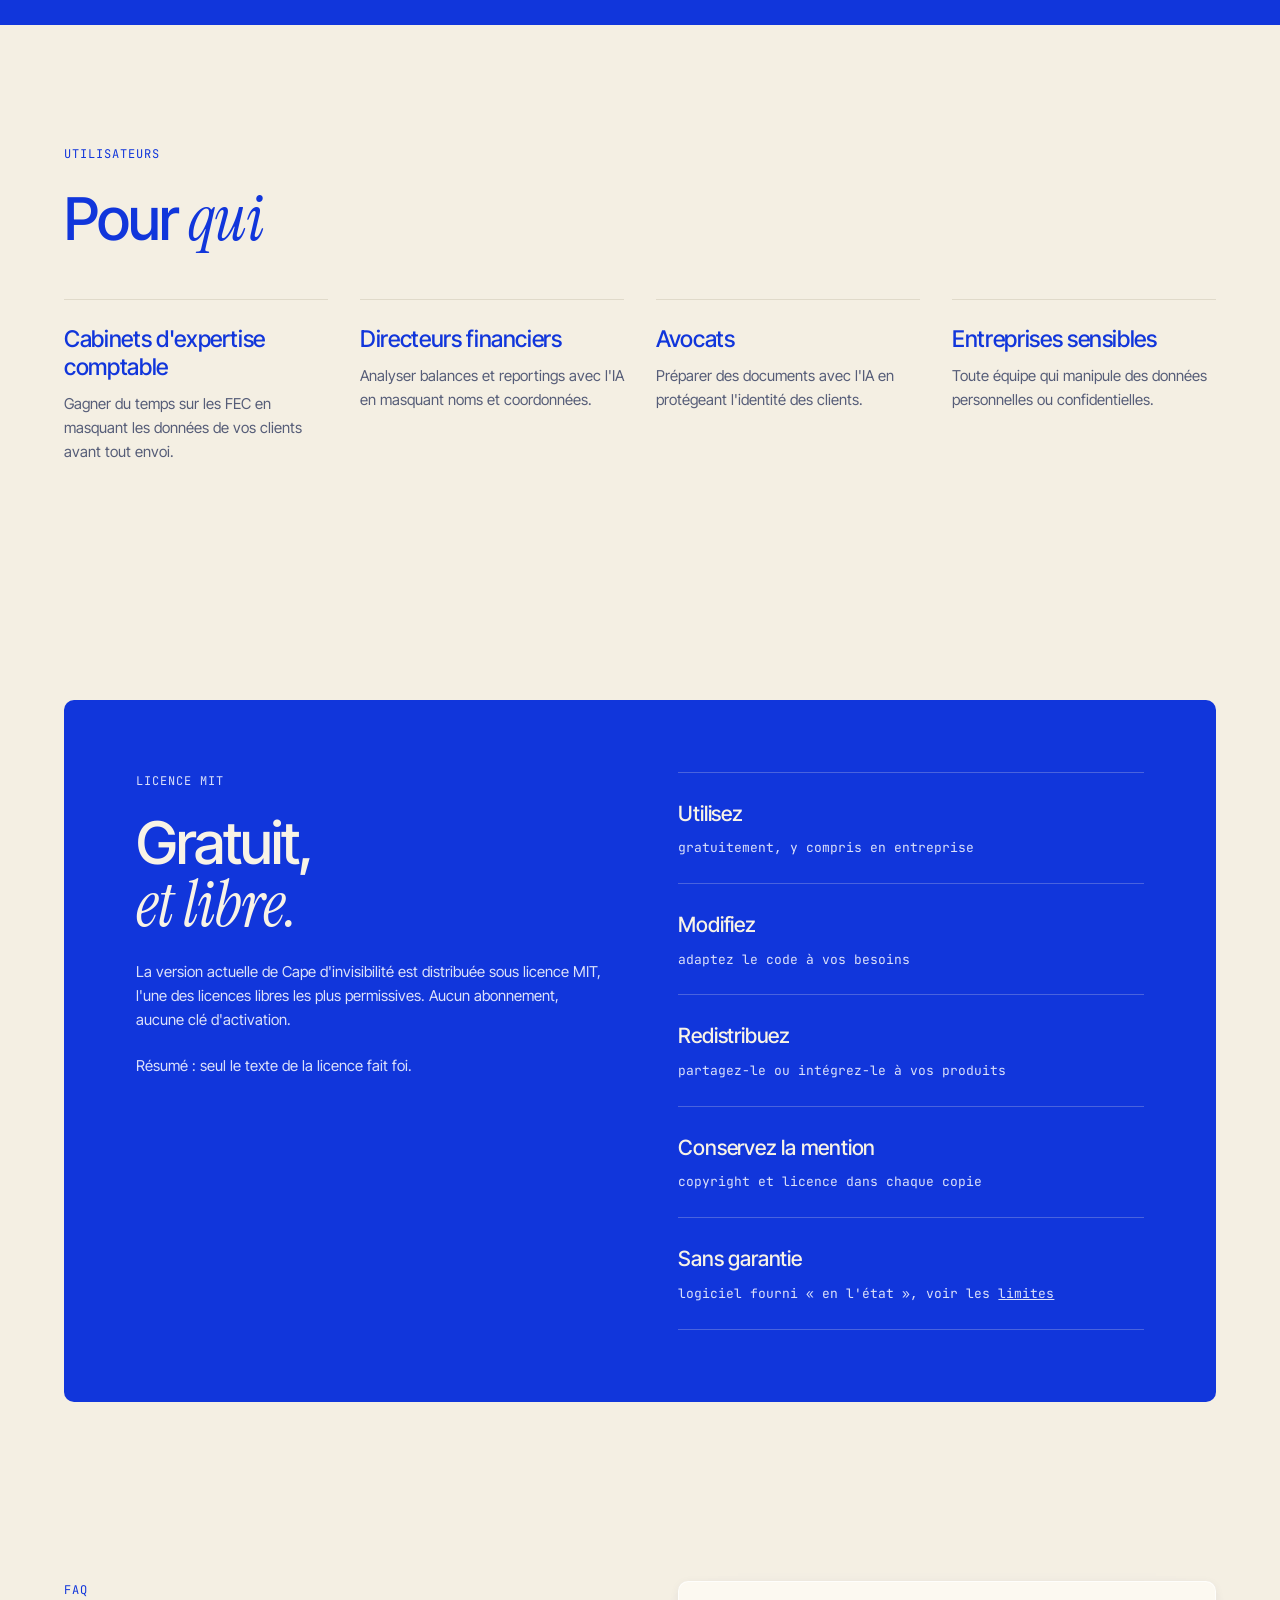
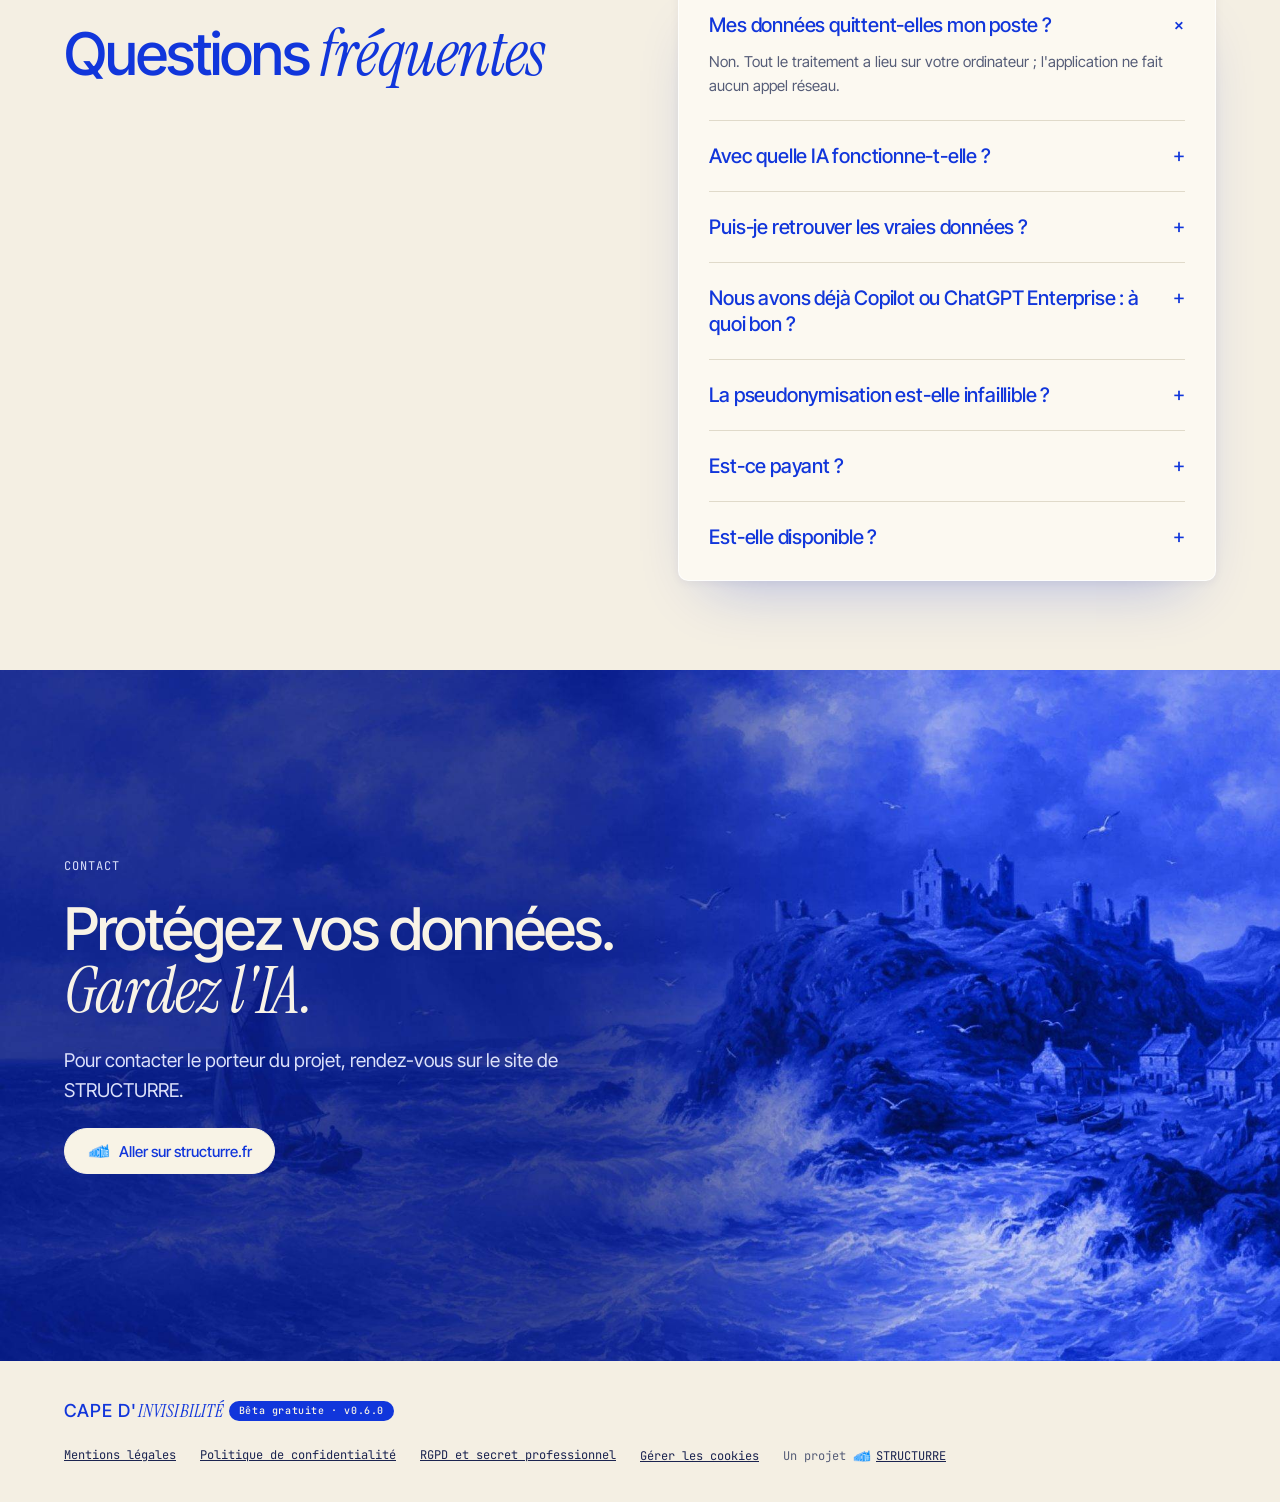
==== commit d1c7aee1: "Version 0.6.0 : paquets, texte rédigé et note du journal Co-Authored-By: Claude Fable 5.2 <noreply@a" ====
--- a/index.html
+++ b/index.html
@@ -447,7 +447,7 @@
 <!-- En-tête -->
 <header class="site-header">
 <div class="wrap">
-<a class="logo" href="#accueil">CAPE D'<span>INVISIBILITÉ</span><sup class="beta">Bêta gratuite · v0.5.3</sup></a>
+<a class="logo" href="#accueil">CAPE D'<span>INVISIBILITÉ</span><sup class="beta">Bêta gratuite · v0.6.0</sup></a>
 <nav class="site-nav" aria-label="Navigation principale">
 <a href="#probleme">Le problème</a>
 <a href="#solution">La solution</a>
@@ -733,7 +733,7 @@
 </details>
 <details>
 <summary>Est-elle disponible ?<span aria-hidden="true">+</span></summary>
-<p class="small">Oui : la version bêta gratuite 0.5.3 est téléchargeable dès maintenant pour PC et Mac. <a href="installation.html">Suivez le guide d'installation</a>.</p>
+<p class="small">Oui : la version bêta gratuite 0.6.0 est téléchargeable dès maintenant pour PC et Mac. <a href="installation.html">Suivez le guide d'installation</a>.</p>
 </details>
 </div>
 </div>
@@ -752,7 +752,7 @@
 <!-- Pied de page -->
 <footer class="site-footer">
 <div class="wrap">
-<span class="logo">CAPE D'<span>INVISIBILITÉ</span><sup class="beta">Bêta gratuite · v0.5.3</sup></span>
+<span class="logo">CAPE D'<span>INVISIBILITÉ</span><sup class="beta">Bêta gratuite · v0.6.0</sup></span>
 <nav class="legal" aria-label="Liens légaux">
 <a href="mentions-legales.html">Mentions légales</a>
 <a href="mentions-legales.html#donnees">Politique de confidentialité</a>
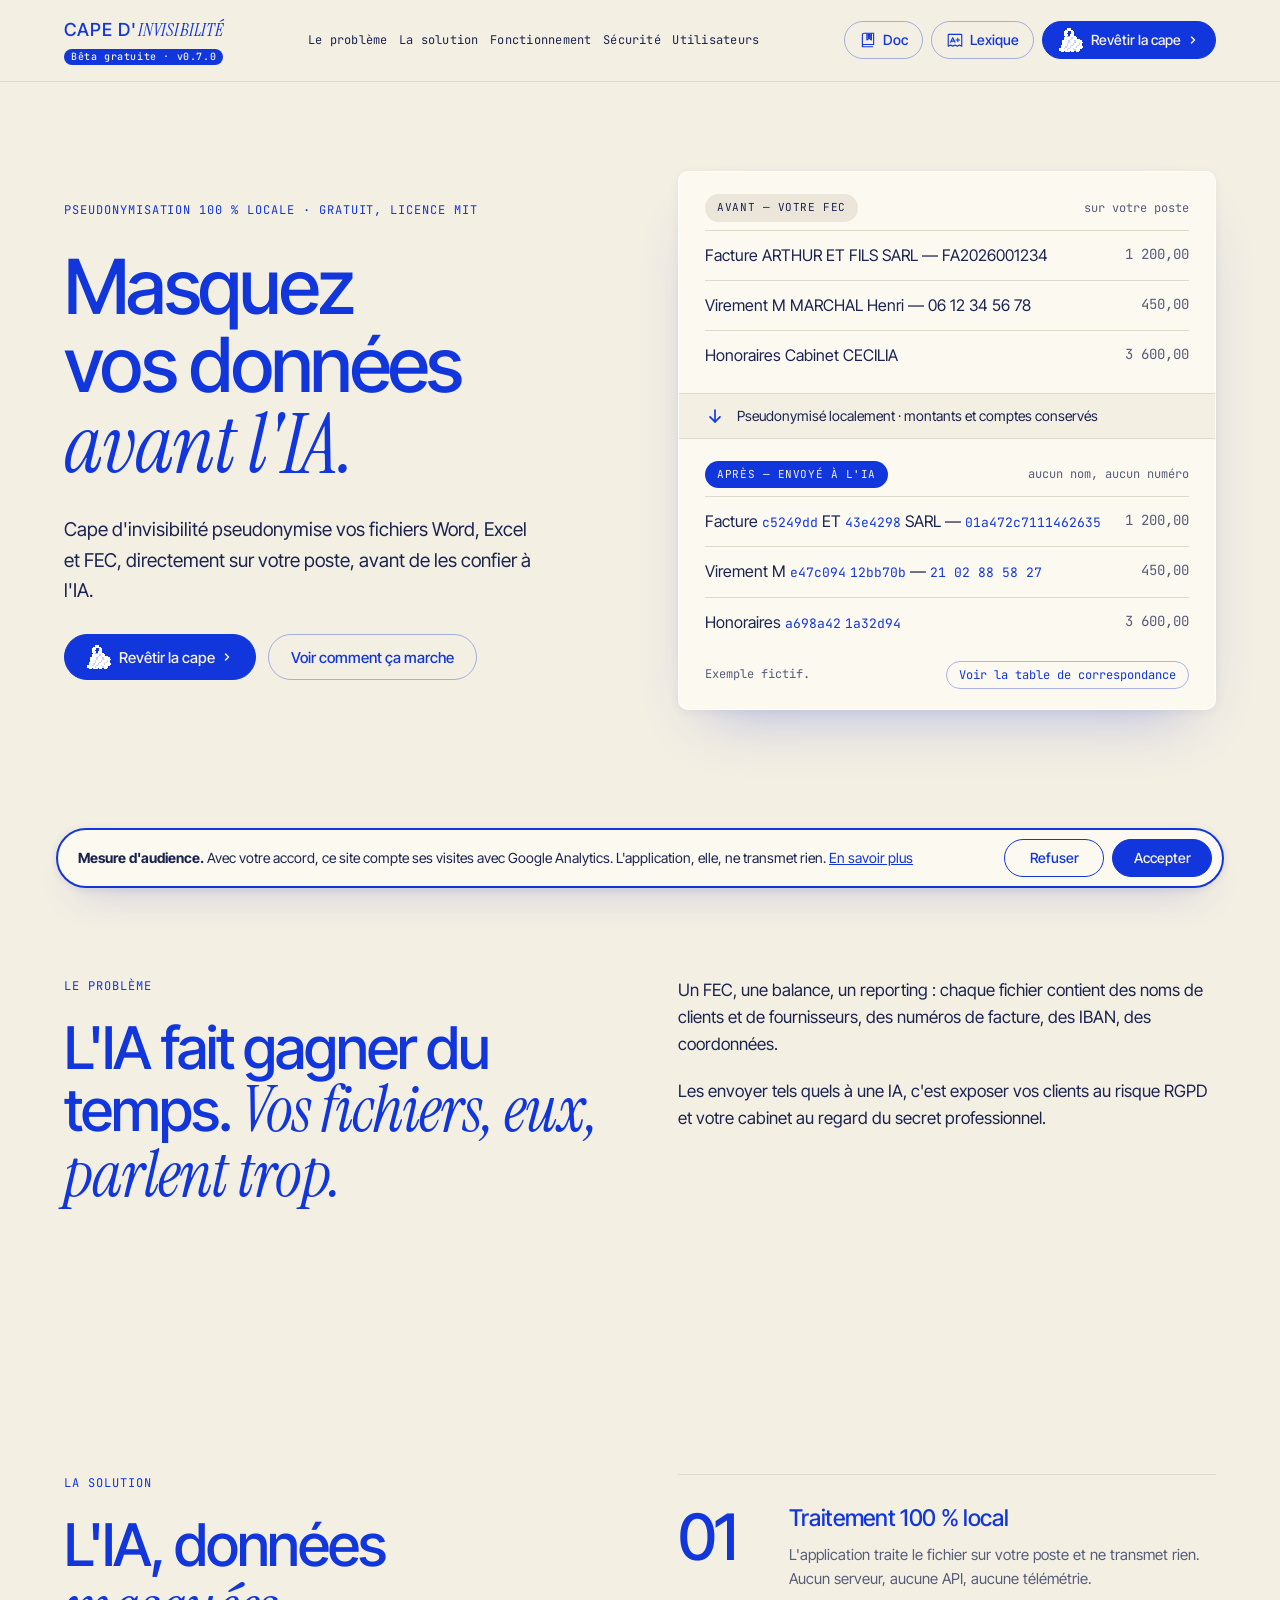
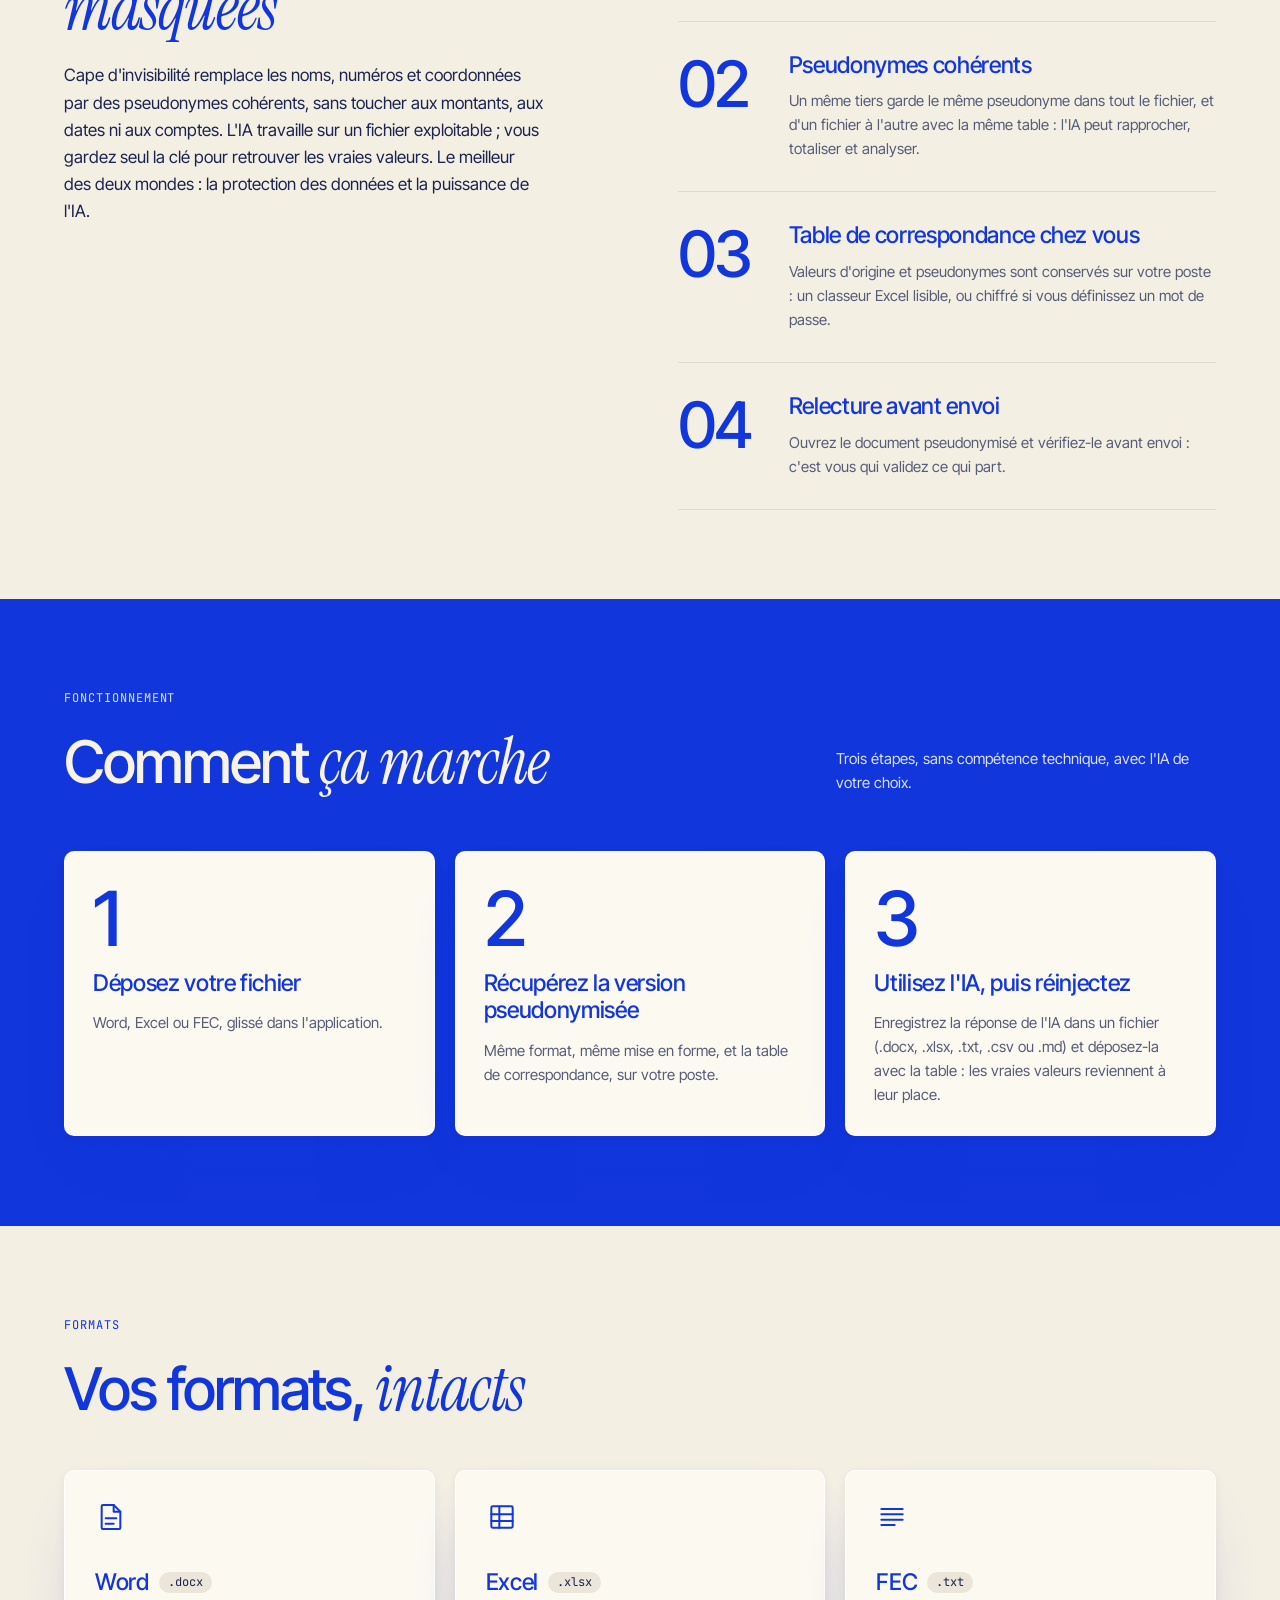
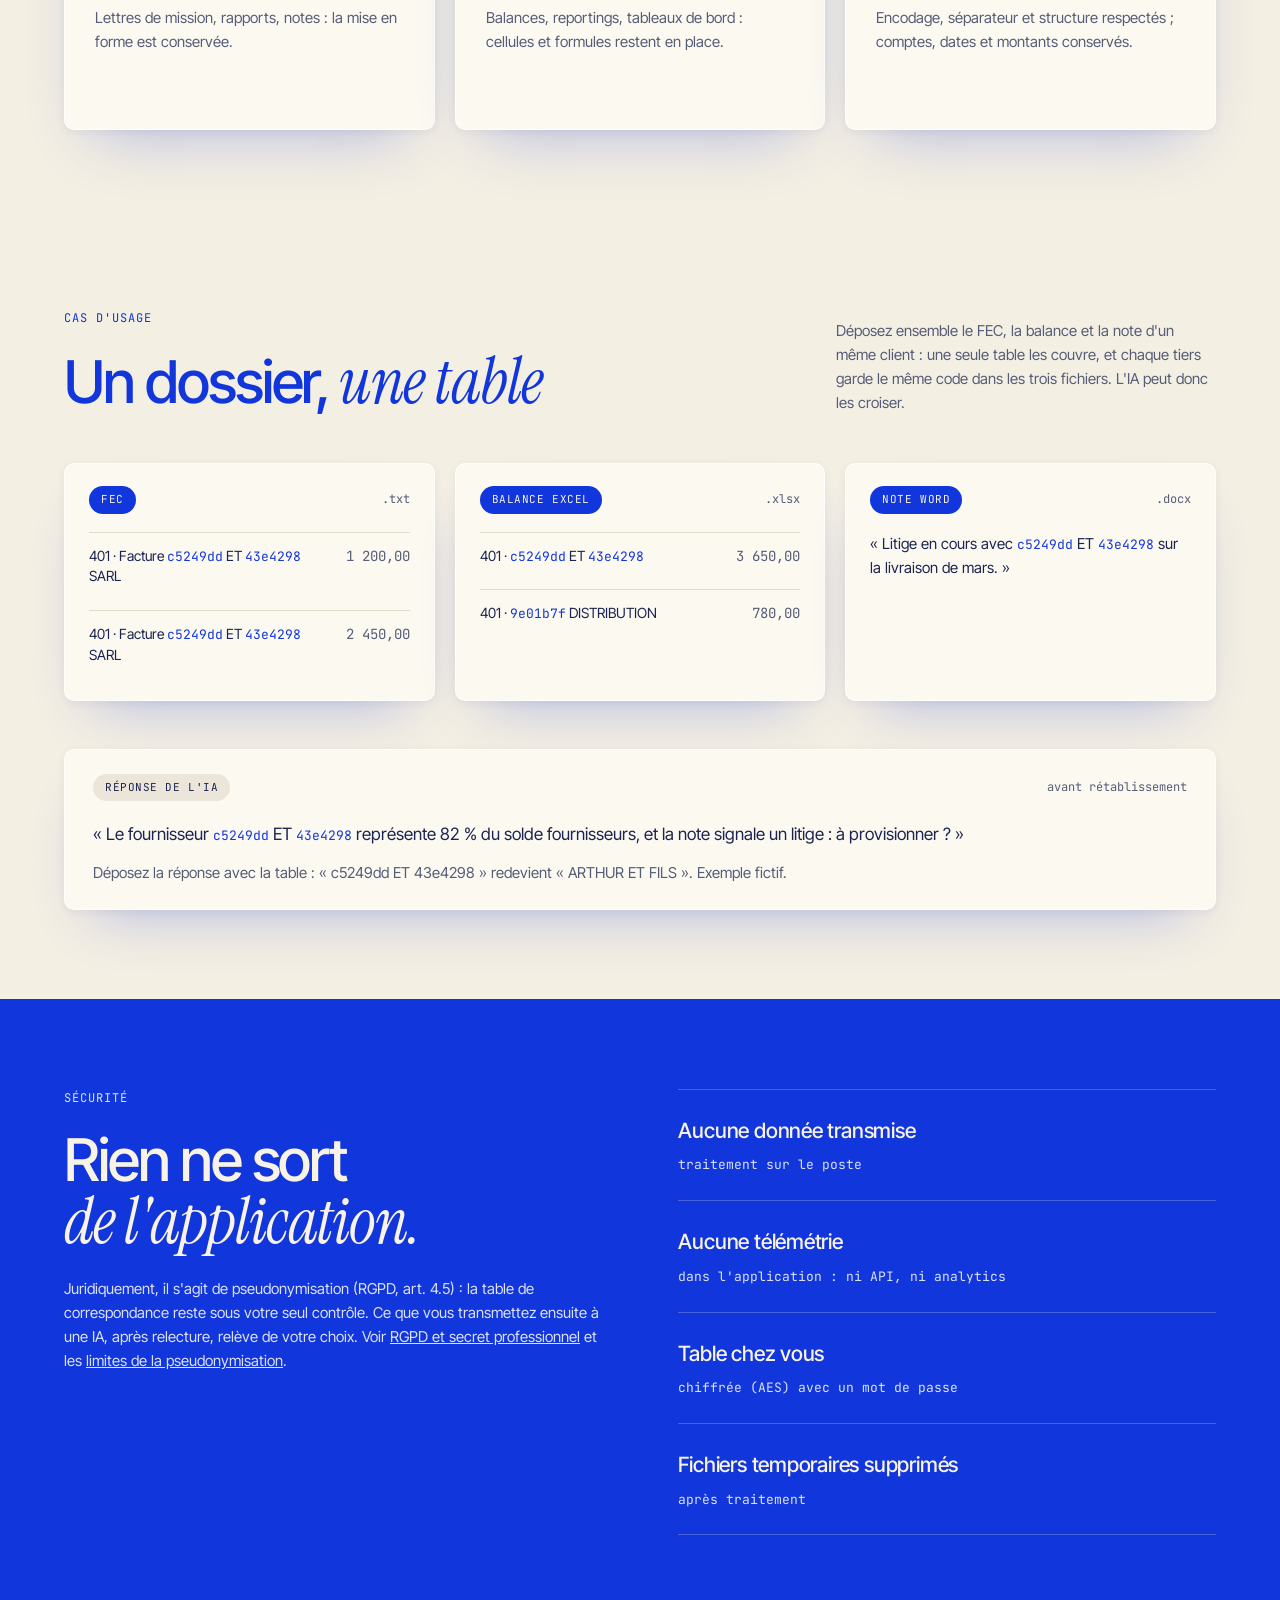
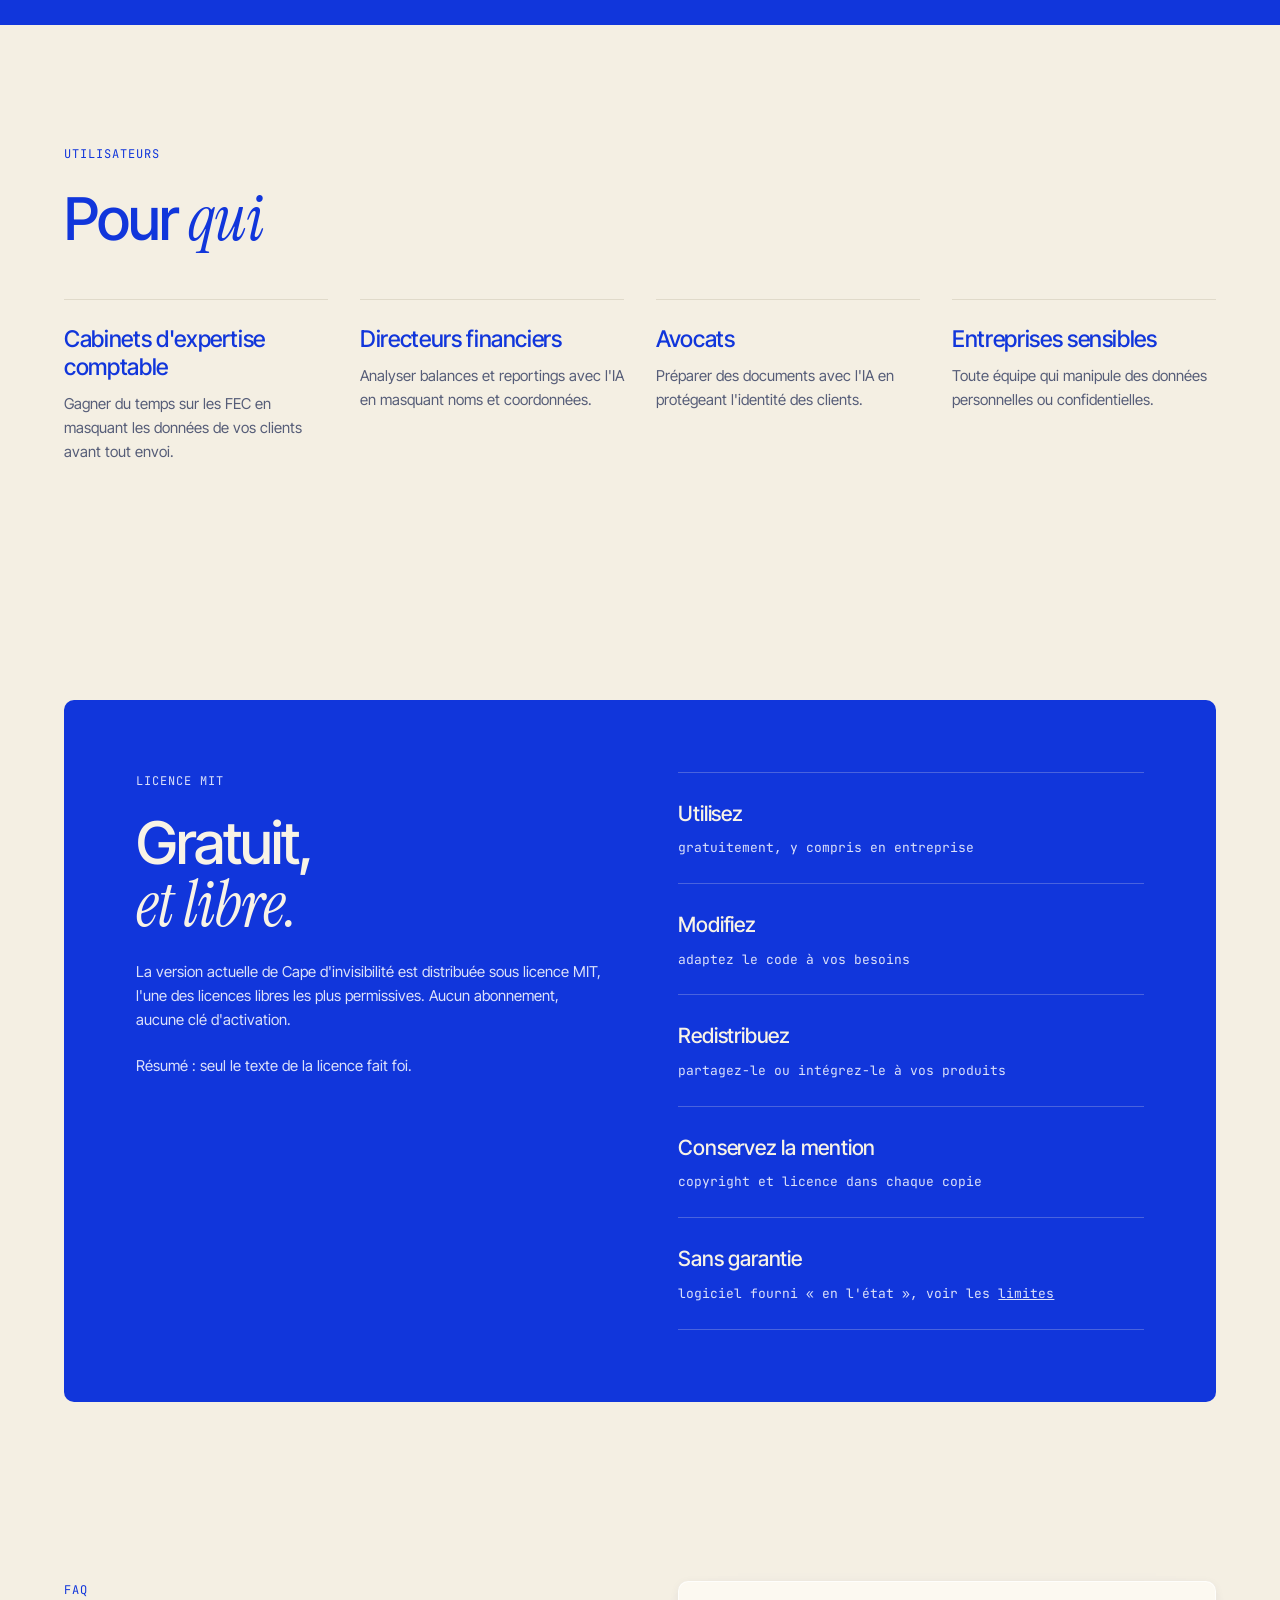
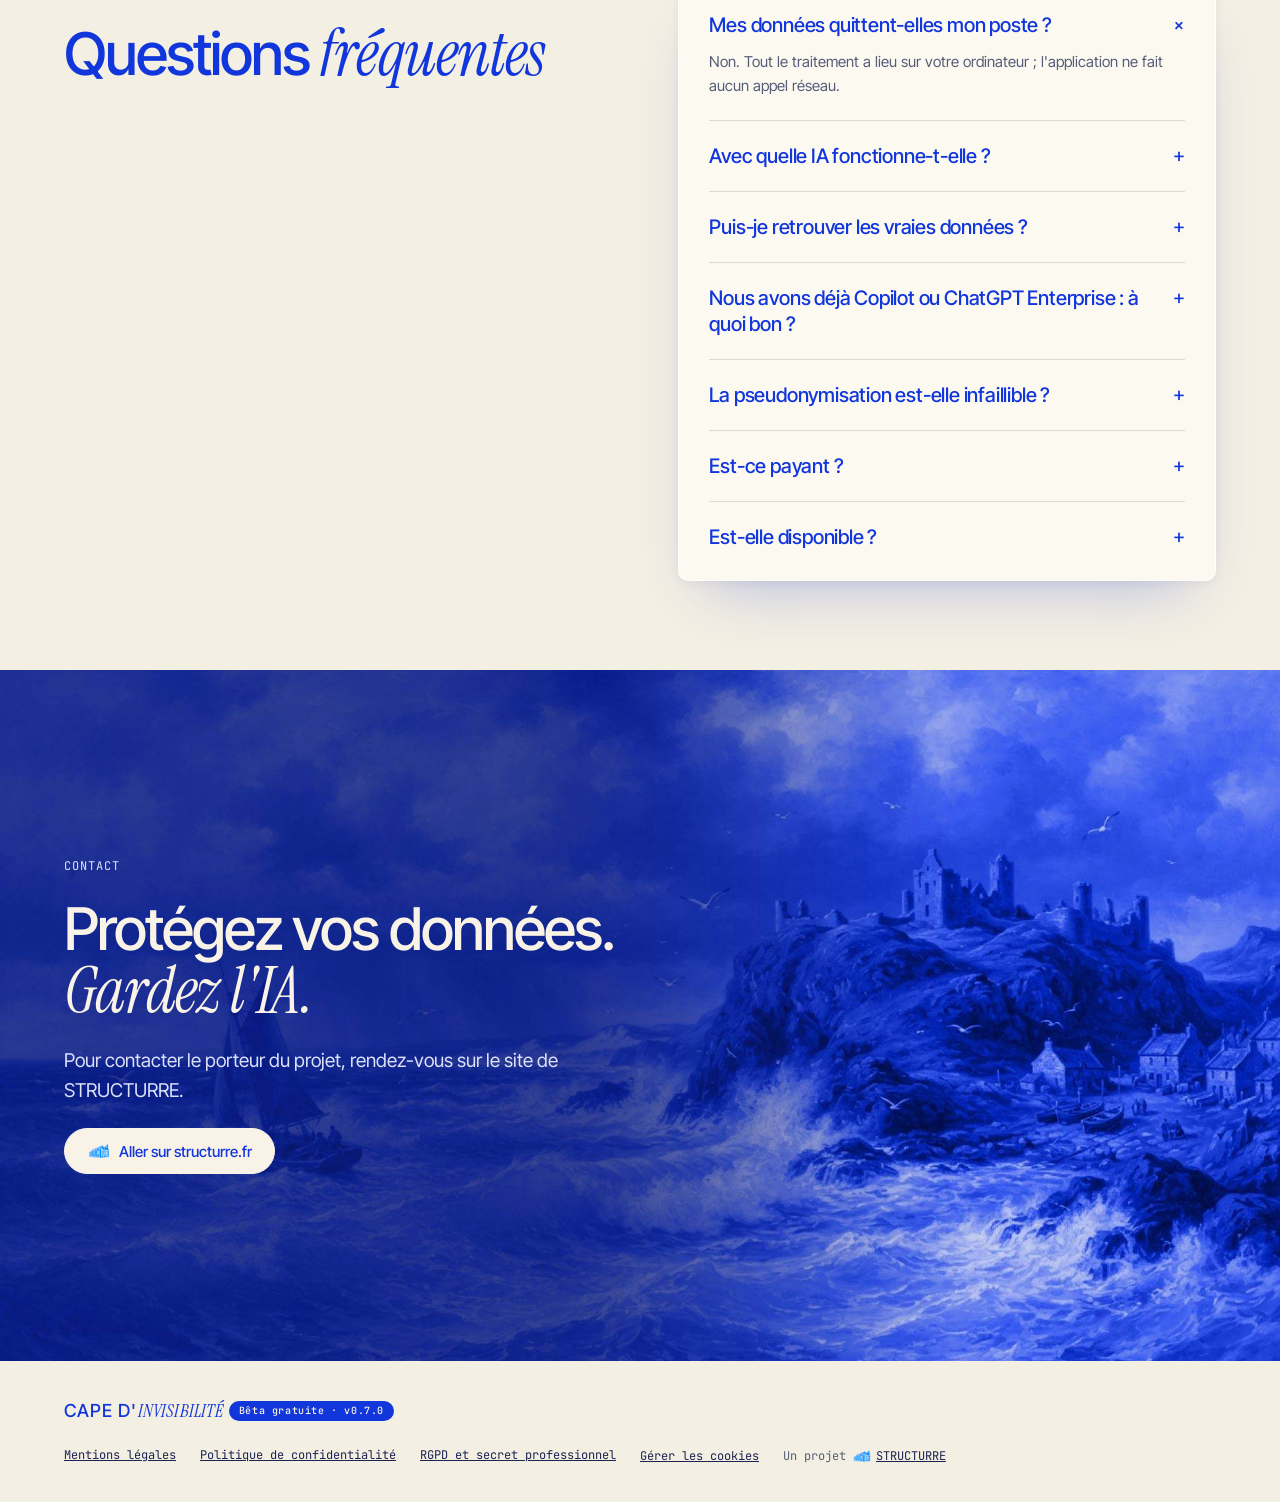
==== commit 7c0b4a8a: "Version 0.7.0 : paquets, noms de tiers du FEC, sources des listes de mots Co-Authored-By: Claude Fab" ====
--- a/index.html
+++ b/index.html
@@ -447,7 +447,7 @@
 <!-- En-tête -->
 <header class="site-header">
 <div class="wrap">
-<a class="logo" href="#accueil">CAPE D'<span>INVISIBILITÉ</span><sup class="beta">Bêta gratuite · v0.6.0</sup></a>
+<a class="logo" href="#accueil">CAPE D'<span>INVISIBILITÉ</span><sup class="beta">Bêta gratuite · v0.7.0</sup></a>
 <nav class="site-nav" aria-label="Navigation principale">
 <a href="#probleme">Le problème</a>
 <a href="#solution">La solution</a>
@@ -733,7 +733,7 @@
 </details>
 <details>
 <summary>Est-elle disponible ?<span aria-hidden="true">+</span></summary>
-<p class="small">Oui : la version bêta gratuite 0.6.0 est téléchargeable dès maintenant pour PC et Mac. <a href="installation.html">Suivez le guide d'installation</a>.</p>
+<p class="small">Oui : la version bêta gratuite 0.7.0 est téléchargeable dès maintenant pour PC et Mac. <a href="installation.html">Suivez le guide d'installation</a>.</p>
 </details>
 </div>
 </div>
@@ -752,7 +752,7 @@
 <!-- Pied de page -->
 <footer class="site-footer">
 <div class="wrap">
-<span class="logo">CAPE D'<span>INVISIBILITÉ</span><sup class="beta">Bêta gratuite · v0.6.0</sup></span>
+<span class="logo">CAPE D'<span>INVISIBILITÉ</span><sup class="beta">Bêta gratuite · v0.7.0</sup></span>
 <nav class="legal" aria-label="Liens légaux">
 <a href="mentions-legales.html">Mentions légales</a>
 <a href="mentions-legales.html#donnees">Politique de confidentialité</a>
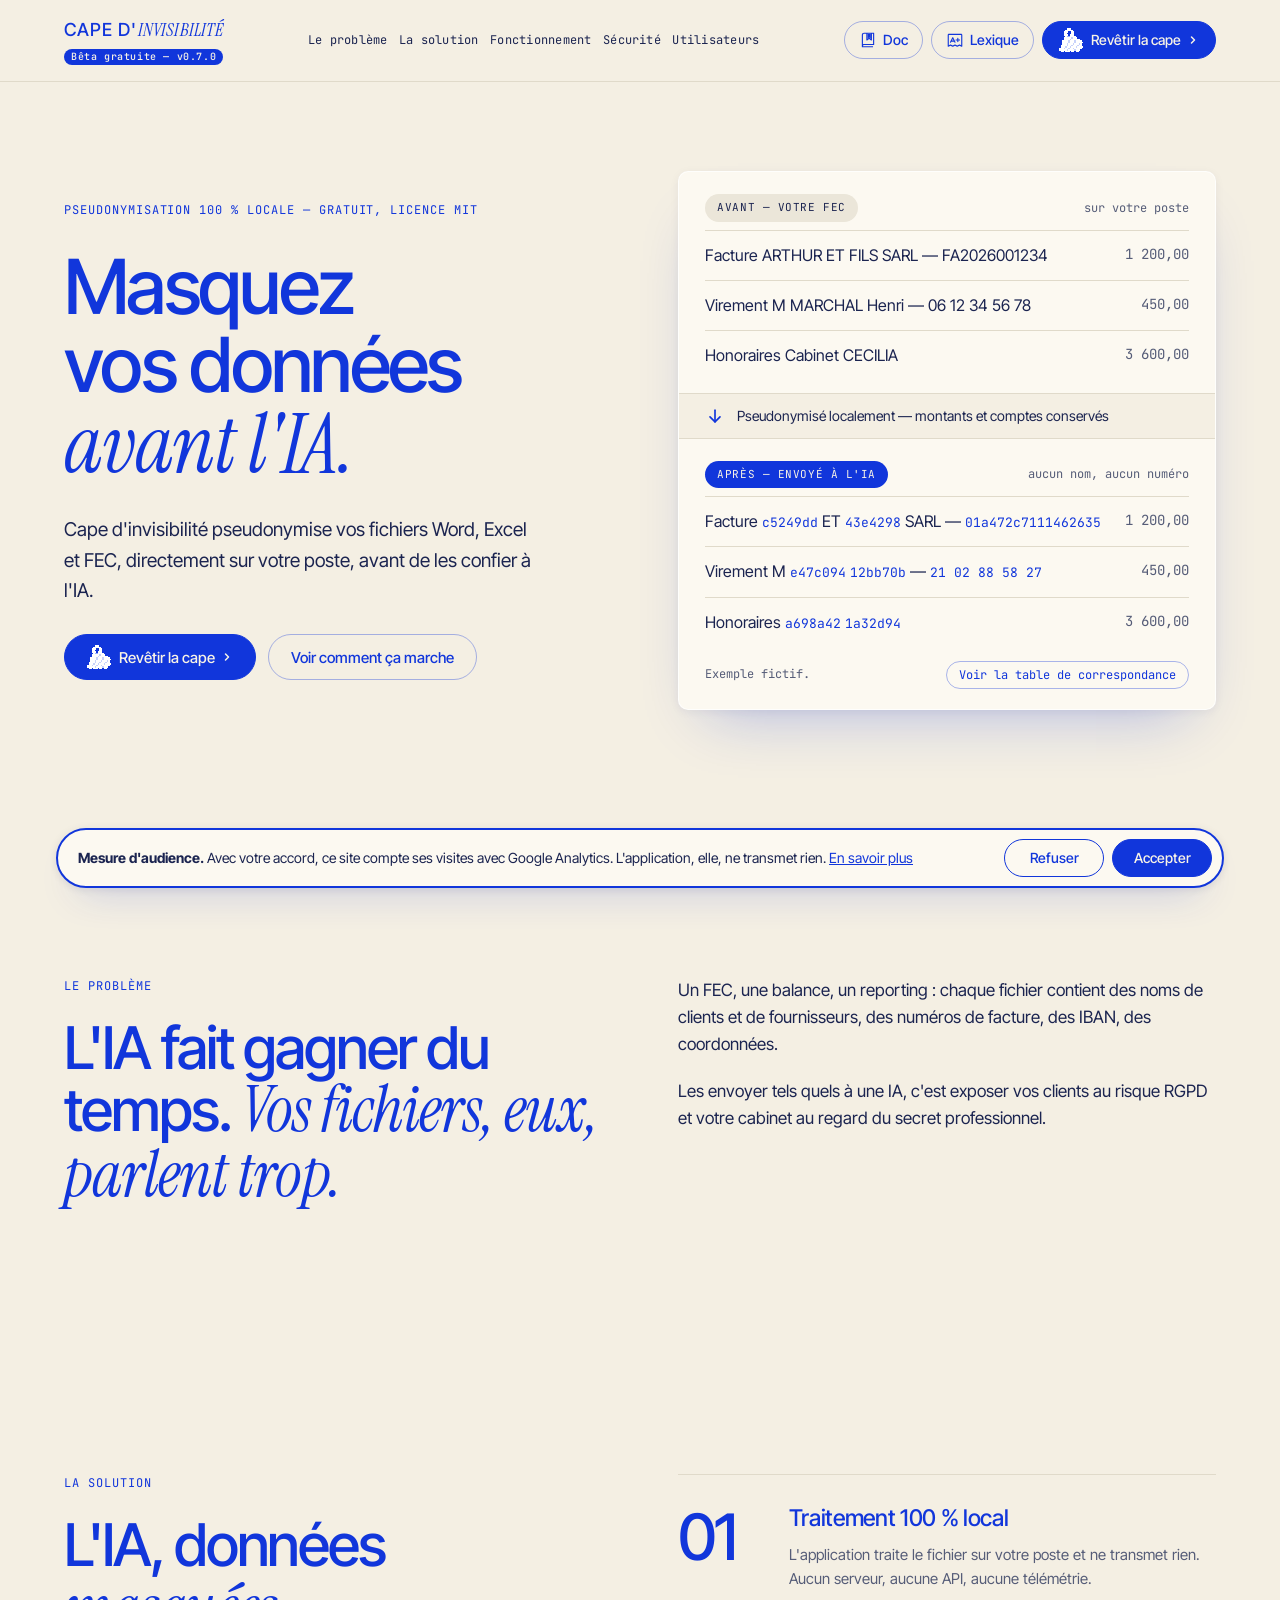
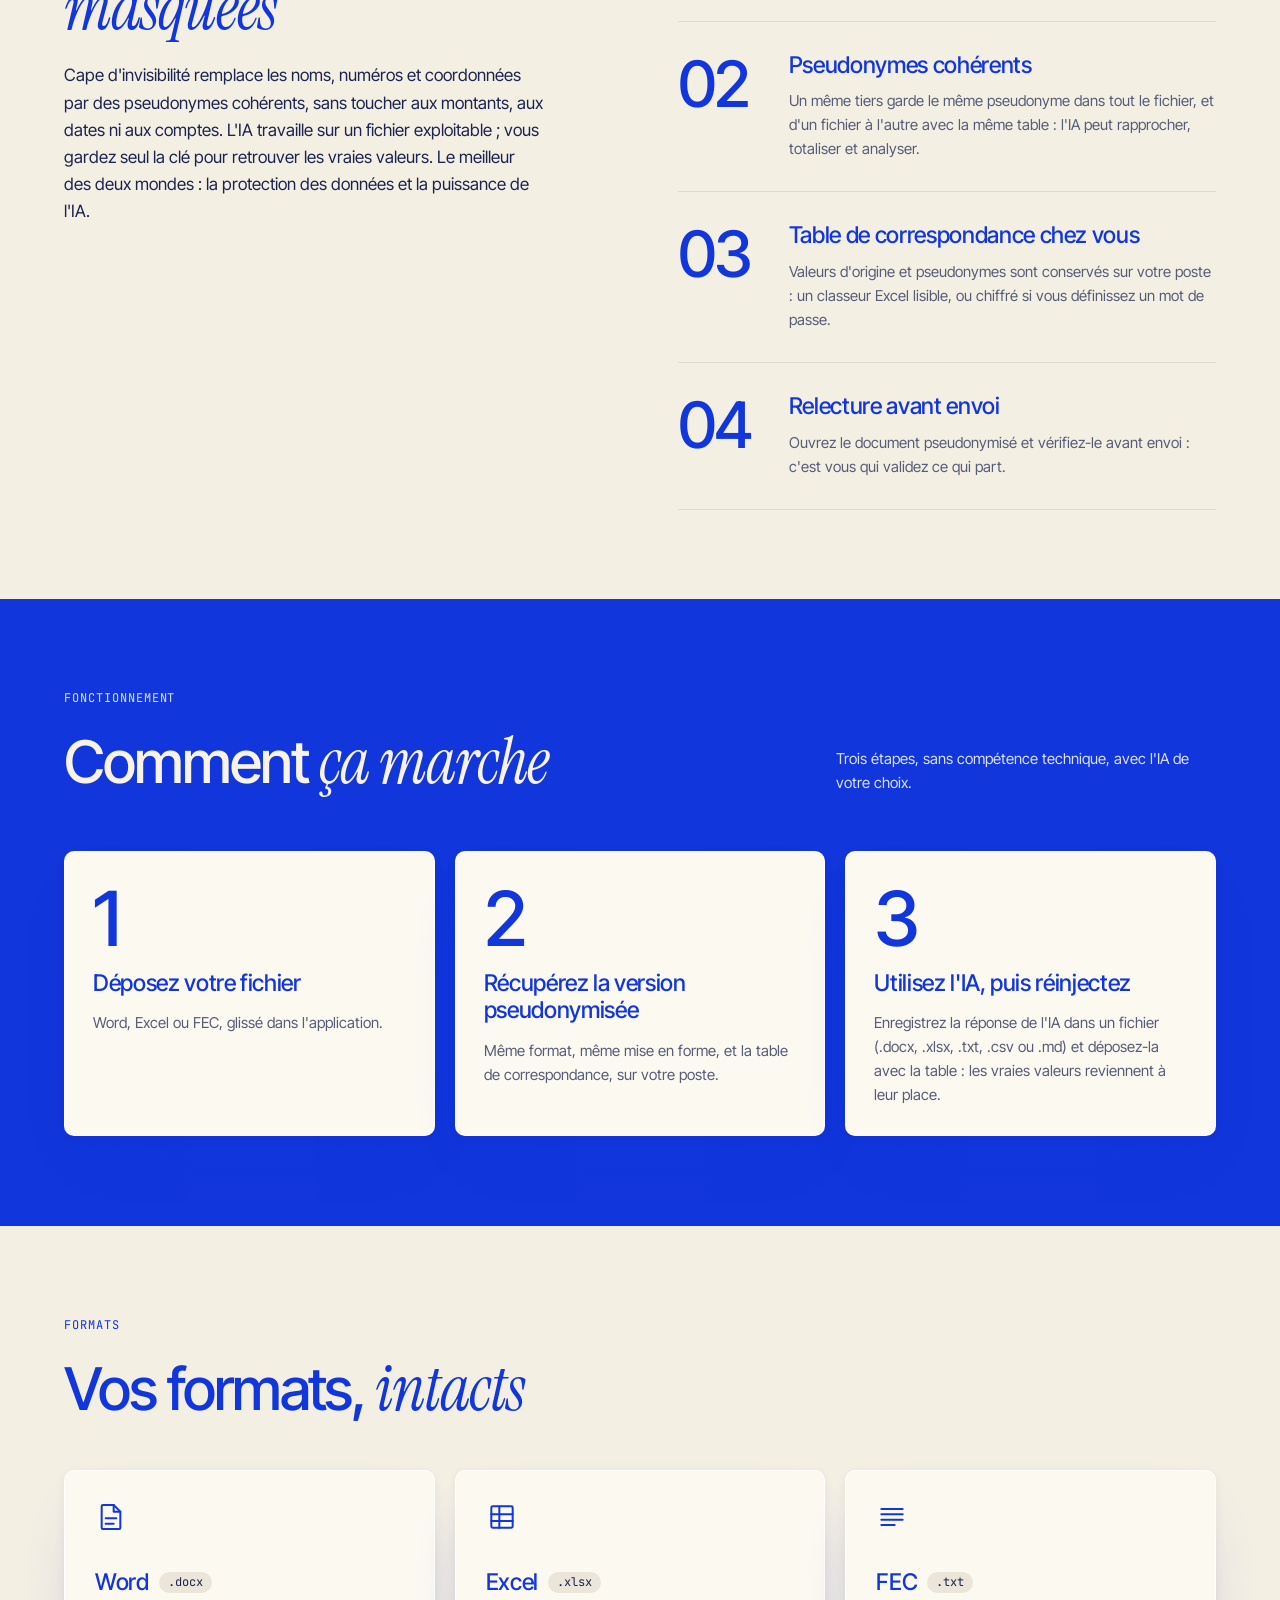
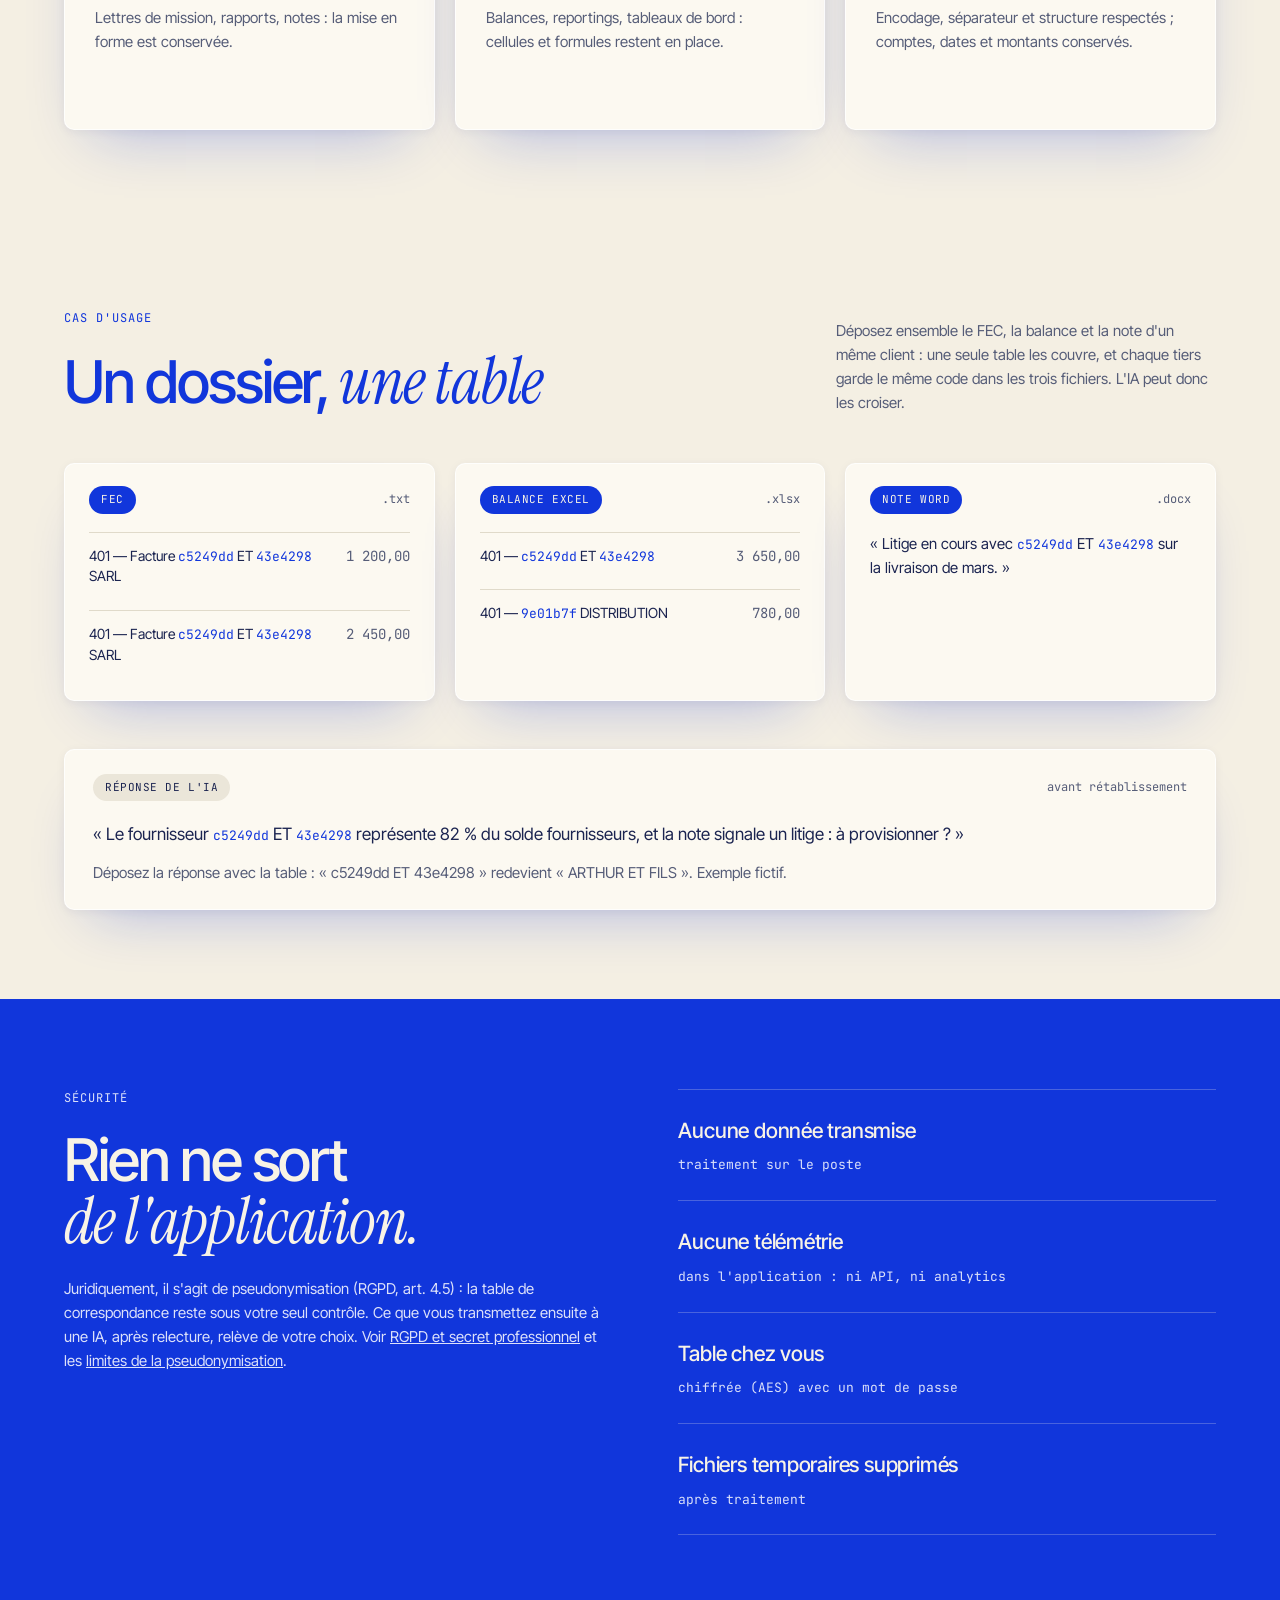
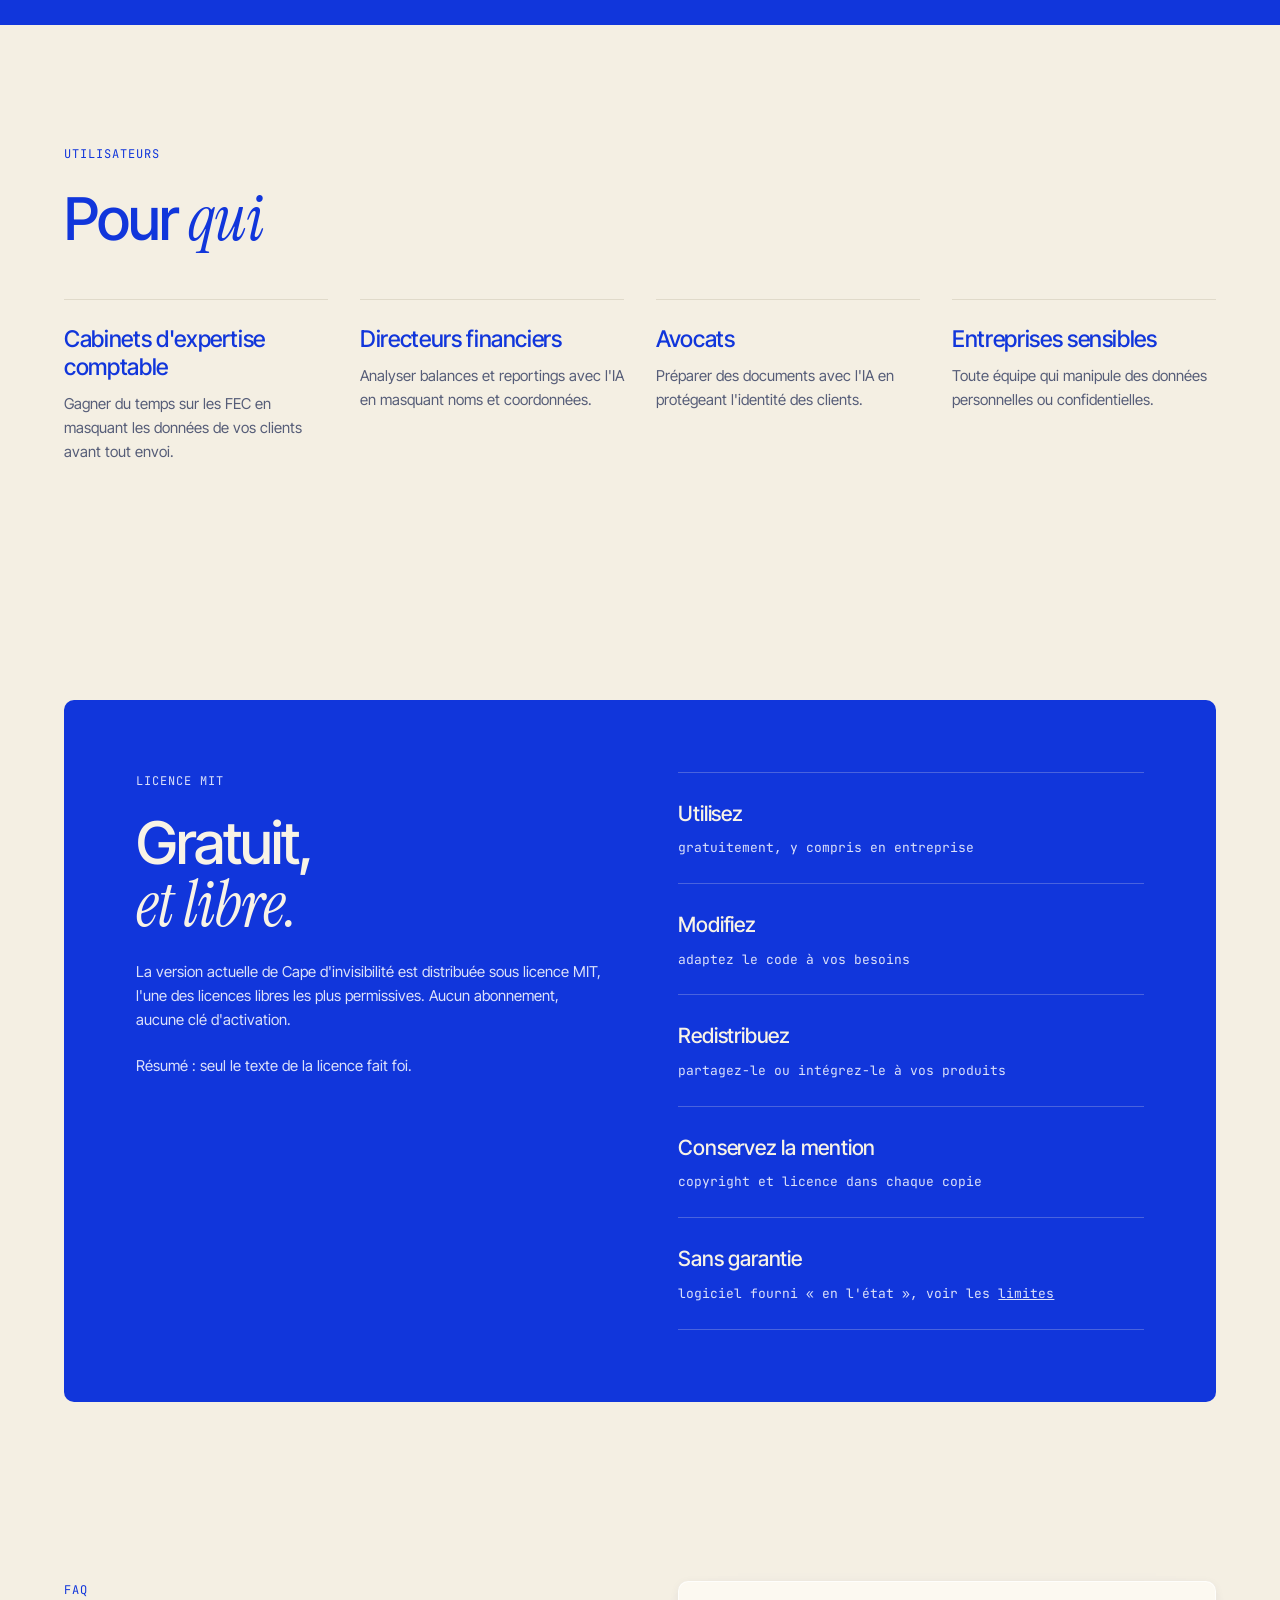
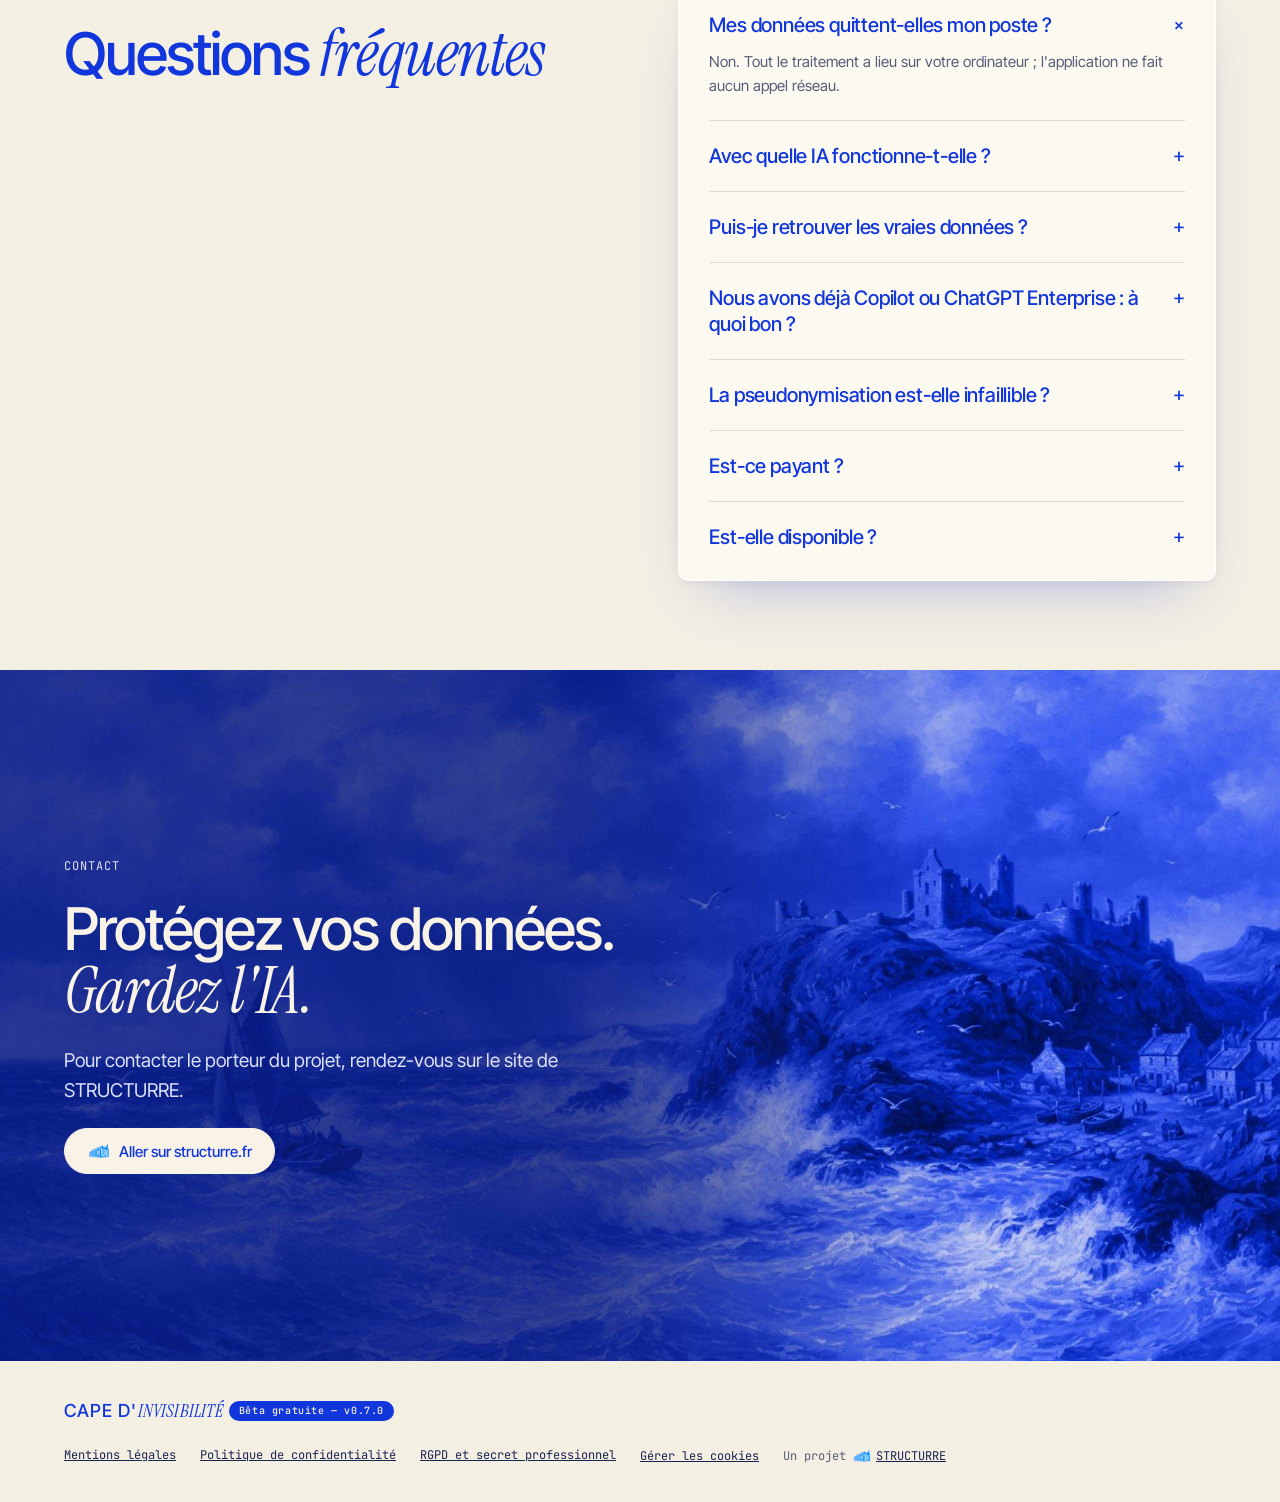
==== commit 2abcfff9: "Site : tiret cadratin à la place du point médian Co-Authored-By: Claude Fable 5.2 <noreply@anthropic" ====
--- a/index.html
+++ b/index.html
@@ -447,7 +447,7 @@
 <!-- En-tête -->
 <header class="site-header">
 <div class="wrap">
-<a class="logo" href="#accueil">CAPE D'<span>INVISIBILITÉ</span><sup class="beta">Bêta gratuite · v0.7.0</sup></a>
+<a class="logo" href="#accueil">CAPE D'<span>INVISIBILITÉ</span><sup class="beta">Bêta gratuite — v0.7.0</sup></a>
 <nav class="site-nav" aria-label="Navigation principale">
 <a href="#probleme">Le problème</a>
 <a href="#solution">La solution</a>
@@ -467,7 +467,7 @@
 <section id="accueil" class="section">
 <div class="wrap split hero">
 <div class="hero-text">
-<p class="eyebrow">Pseudonymisation 100 % locale · Gratuit, licence MIT</p>
+<p class="eyebrow">Pseudonymisation 100 % locale — Gratuit, licence MIT</p>
 <h1>Masquez<br>vos données<br><em>avant l'IA.</em></h1>
 <p class="lead">Cape d'invisibilité pseudonymise vos fichiers Word, Excel et FEC, directement sur votre poste, avant de les confier à l'IA.</p>
 <div class="actions">
@@ -487,7 +487,7 @@
 </div>
 <div class="compare-step">
 <svg width="20" height="20" viewBox="0 0 24 24" fill="none" stroke="currentColor" stroke-width="2" stroke-linecap="round" stroke-linejoin="round" aria-hidden="true"><path d="M12 5v14"></path><path d="M6 13l6 6 6-6"></path></svg>
-<span>Pseudonymisé localement · montants et comptes conservés</span>
+<span>Pseudonymisé localement — montants et comptes conservés</span>
 </div>
 <div class="compare-block">
 <div class="compare-head">
@@ -624,13 +624,13 @@
 <div class="cards">
 <div class="panel use-card">
 <div class="compare-head"><span class="pill on">FEC</span><span class="note">.txt</span></div>
-<div class="row"><span>401 · Facture <span class="hl">c5249dd</span> ET <span class="hl">43e4298</span> SARL</span><span class="amount">1 200,00</span></div>
-<div class="row"><span>401 · Facture <span class="hl">c5249dd</span> ET <span class="hl">43e4298</span> SARL</span><span class="amount">2 450,00</span></div>
+<div class="row"><span>401 — Facture <span class="hl">c5249dd</span> ET <span class="hl">43e4298</span> SARL</span><span class="amount">1 200,00</span></div>
+<div class="row"><span>401 — Facture <span class="hl">c5249dd</span> ET <span class="hl">43e4298</span> SARL</span><span class="amount">2 450,00</span></div>
 </div>
 <div class="panel use-card">
 <div class="compare-head"><span class="pill on">Balance Excel</span><span class="note">.xlsx</span></div>
-<div class="row"><span>401 · <span class="hl">c5249dd</span> ET <span class="hl">43e4298</span></span><span class="amount">3 650,00</span></div>
-<div class="row"><span>401 · <span class="hl">9e01b7f</span> DISTRIBUTION</span><span class="amount">780,00</span></div>
+<div class="row"><span>401 — <span class="hl">c5249dd</span> ET <span class="hl">43e4298</span></span><span class="amount">3 650,00</span></div>
+<div class="row"><span>401 — <span class="hl">9e01b7f</span> DISTRIBUTION</span><span class="amount">780,00</span></div>
 </div>
 <div class="panel use-card">
 <div class="compare-head"><span class="pill on">Note Word</span><span class="note">.docx</span></div>
@@ -752,7 +752,7 @@
 <!-- Pied de page -->
 <footer class="site-footer">
 <div class="wrap">
-<span class="logo">CAPE D'<span>INVISIBILITÉ</span><sup class="beta">Bêta gratuite · v0.7.0</sup></span>
+<span class="logo">CAPE D'<span>INVISIBILITÉ</span><sup class="beta">Bêta gratuite — v0.7.0</sup></span>
 <nav class="legal" aria-label="Liens légaux">
 <a href="mentions-legales.html">Mentions légales</a>
 <a href="mentions-legales.html#donnees">Politique de confidentialité</a>
